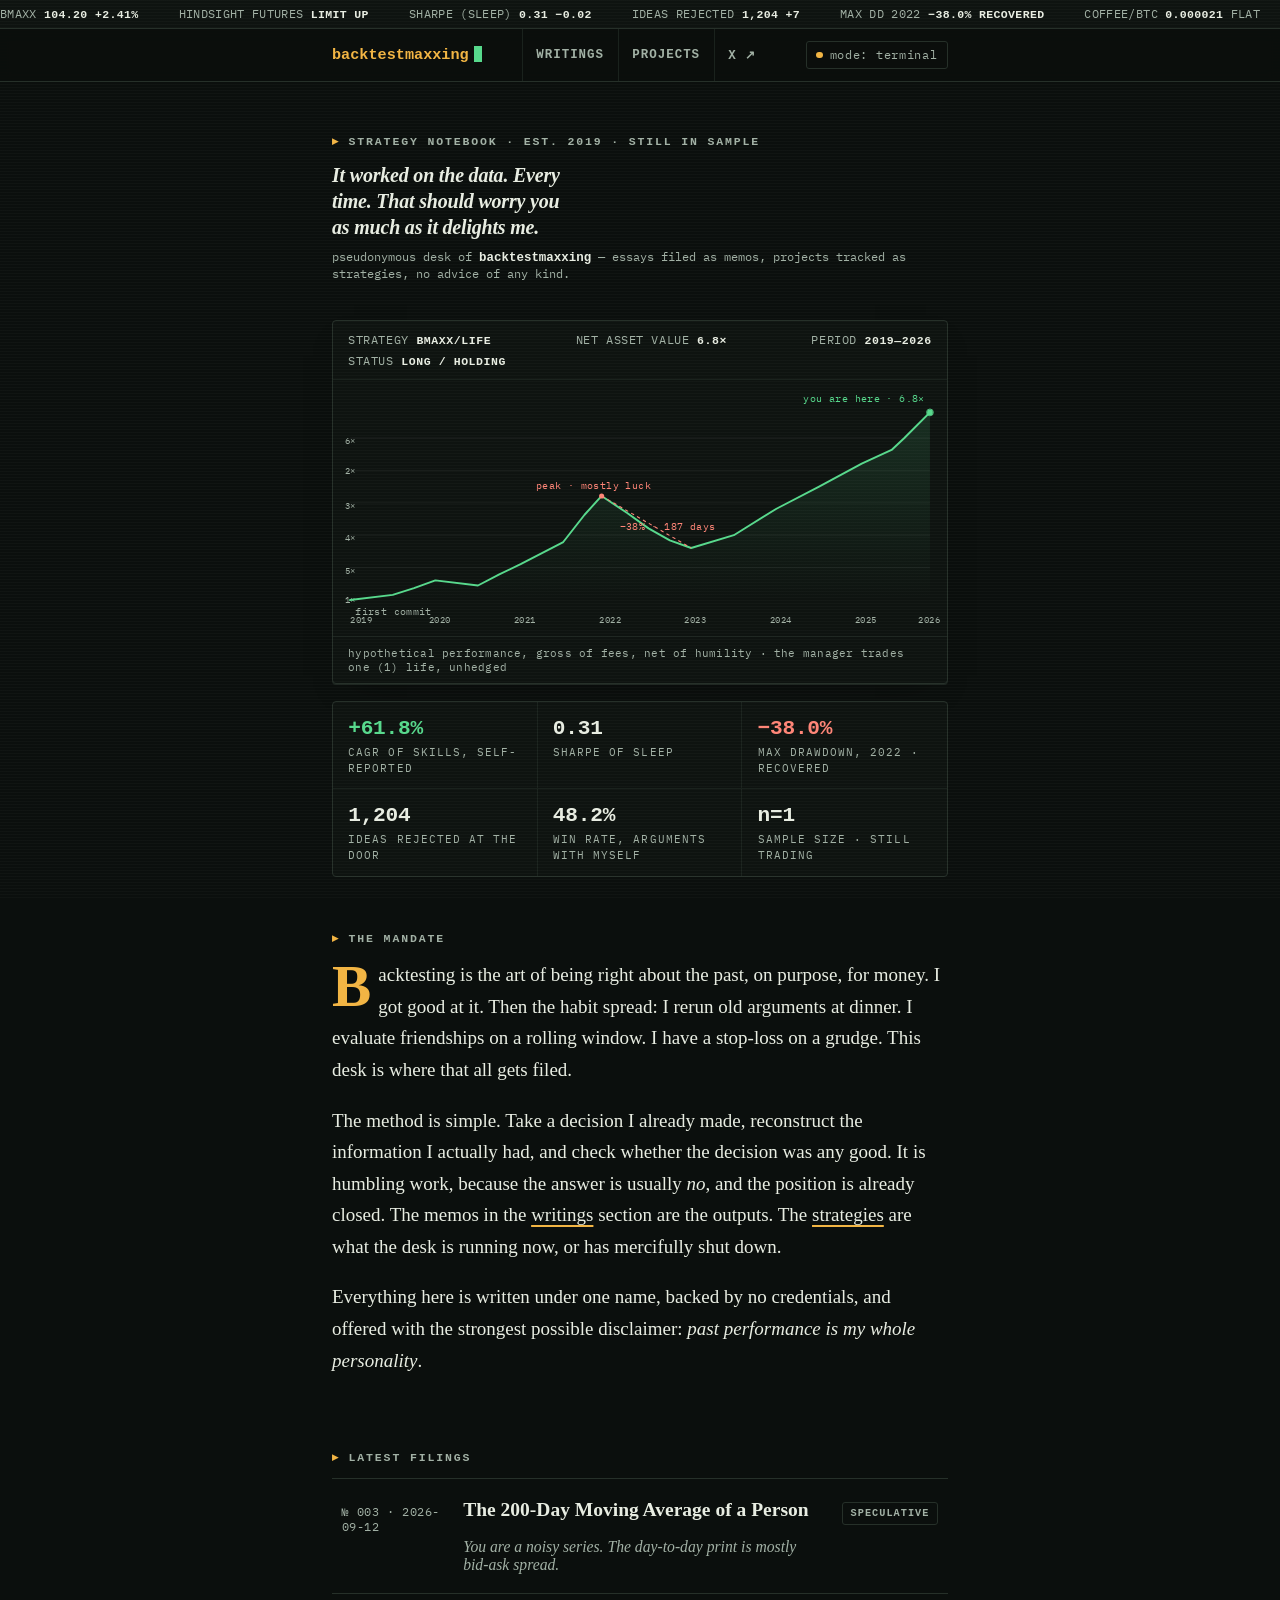
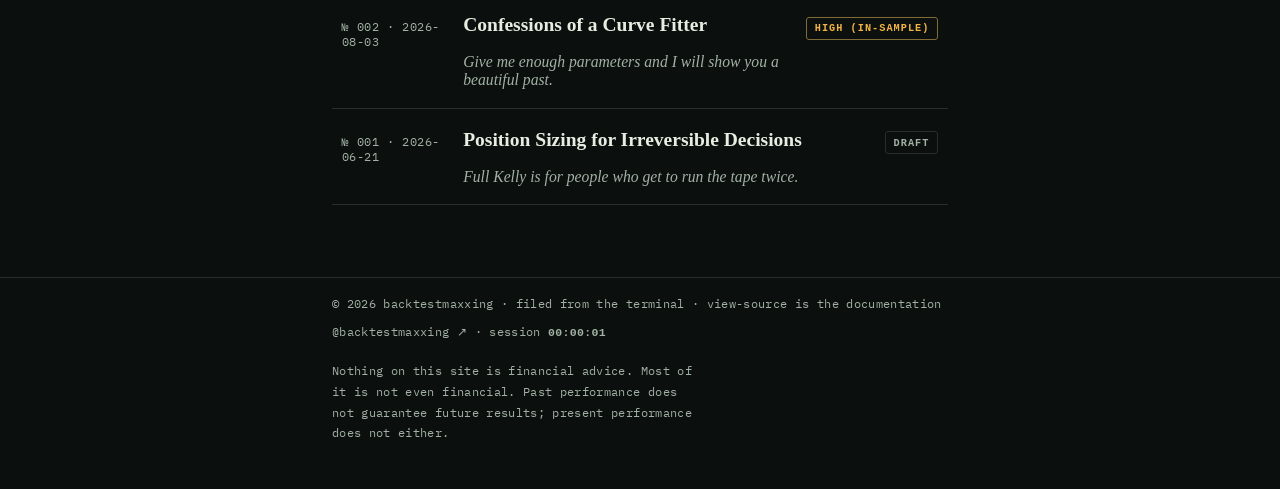
==== index.html @ a31c8ffe "publish: a tear sheet you can read Static personal site, no build step, no dependencies: - Home: ann" ====
<!DOCTYPE html>
<html lang="en" data-theme="terminal">
<head>
<meta charset="utf-8">
<meta name="viewport" content="width=device-width, initial-scale=1, viewport-fit=cover">
<title>backtestmaxxing — it worked on the data</title>
<meta name="description" content="A pseudonymous research desk. Essays filed as memos, projects tracked as strategies, everything tested on historical data first.">
<meta name="theme-color" content="#0b0f0d">
<meta property="og:title" content="backtestmaxxing">
<meta property="og:description" content="It worked on the data. Essays filed as memos, projects tracked as strategies.">
<meta property="og:type" content="website">
<meta property="og:url" content="https://backtestmaxxing.github.io/">
<link rel="canonical" href="https://backtestmaxxing.github.io/">
<link rel="icon" href="data:image/svg+xml,%3Csvg xmlns='http://www.w3.org/2000/svg' viewBox='0 0 32 32'%3E%3Crect width='32' height='32' rx='7' fill='%230b0f0d'/%3E%3Cpath d='M7 22 L14 14 L18 18 L25 9' fill='none' stroke='%2357d98c' stroke-width='3' stroke-linecap='round' stroke-linejoin='round'/%3E%3Ccircle cx='25' cy='9' r='2.6' fill='%23f2b544'/%3E%3C/svg%3E">
<script>
(function () {
  try {
    var t = localStorage.getItem("bm-theme");
    if (t !== "print" && t !== "terminal") t = "terminal";
    document.documentElement.dataset.theme = t;
  } catch (e) { document.documentElement.dataset.theme = "terminal"; }
})();
</script>
<link rel="stylesheet" href="/style.css">
</head>
<body>
<a class="skip" href="#main">skip to content</a>

<div class="ticker" aria-hidden="true">
  <div class="ticker-track">
    <span class="set">
      <span>BMAXX <b>104.20</b> <b class="up">+2.41%</b></span>
      <span>HINDSIGHT FUTURES <b class="up">LIMIT UP</b></span>
      <span>SHARPE (SLEEP) <b>0.31</b> <b class="down">−0.02</b></span>
      <span>IDEAS REJECTED <b>1,204</b> <b class="up">+7</b></span>
      <span>MAX DD 2022 <b class="down">−38.0%</b> <b class="up">RECOVERED</b></span>
      <span>COFFEE/BTC <b>0.000021</b> FLAT</span>
      <span>OVERFIT RISK <b class="down">ELEVATED</b></span>
      <span>SAMPLE SIZE <b>n=1</b></span>
      <span>α, ADJUSTED <b class="up">0.00***</b></span>
      <span>CURVES FIT <b>601</b> · UNFIT <b>3</b></span>
      <span>NEXT ENTRY <b>UNKNOWN</b></span>
    </span><span class="set">
      <span>BMAXX <b>104.20</b> <b class="up">+2.41%</b></span>
      <span>HINDSIGHT FUTURES <b class="up">LIMIT UP</b></span>
      <span>SHARPE (SLEEP) <b>0.31</b> <b class="down">−0.02</b></span>
      <span>IDEAS REJECTED <b>1,204</b> <b class="up">+7</b></span>
      <span>MAX DD 2022 <b class="down">−38.0%</b> <b class="up">RECOVERED</b></span>
      <span>COFFEE/BTC <b>0.000021</b> FLAT</span>
      <span>OVERFIT RISK <b class="down">ELEVATED</b></span>
      <span>SAMPLE SIZE <b>n=1</b></span>
      <span>α, ADJUSTED <b class="up">0.00***</b></span>
      <span>CURVES FIT <b>601</b> · UNFIT <b>3</b></span>
      <span>NEXT ENTRY <b>UNKNOWN</b></span>
    </span>
  </div>
</div>

<header class="masthead">
  <div class="wrap bar">
    <a class="brand" href="/" aria-current="page">backtestmaxxing<span class="cursor" aria-hidden="true"></span></a>
    <nav class="nav" aria-label="site">
      <a href="/writings/">WRITINGS</a>
      <a href="/projects/">PROJECTS</a>
      <a class="ext" href="https://x.com/backtestmaxxing" target="_blank" rel="noopener noreferrer">X&nbsp;↗</a>
    </nav>
    <button class="toggle" id="themeToggle" type="button" aria-pressed="false" aria-label="switch theme" title="switch theme">
      <span class="dot" aria-hidden="true"></span><span class="lbl">mode: terminal</span>
    </button>
  </div>
</header>

<main id="main" class="wrap">

  <section class="hero">
    <p class="kicker">strategy notebook · est. 2019 · still in sample</p>
    <h1 class="lede">It worked on the data. Every time. That should worry you as much as it delights me.</h1>
    <p class="sub">pseudonymous desk of <b>backtestmaxxing</b> — essays filed as memos, projects tracked as strategies, no advice of any kind.</p>

    <figure class="sheet" role="img" aria-label="Equity curve of the backtestmaxxing strategy, 2019 to 2026. It rises from one to 6.8 times with a 38 percent drawdown through 2022.">
      <div class="sheet-head">
        <span>STRATEGY <b>BMAXX/LIFE</b></span>
        <span>NET ASSET VALUE <b>6.8×</b></span>
        <span>PERIOD <b>2019—2026</b></span>
        <span>STATUS <b class="up">LONG / HOLDING</b></span>
      </div>
      <div class="sheet-fig">
        <svg viewBox="0 0 720 300" xmlns="http://www.w3.org/2000/svg" aria-hidden="true">
          <defs>
            <linearGradient id="eqfill" x1="0" y1="0" x2="0" y2="1">
              <stop offset="0" stop-color="var(--gain)" stop-opacity="0.14"/>
              <stop offset="1" stop-color="var(--gain)" stop-opacity="0"/>
            </linearGradient>
          </defs>
          <!-- gridlines, v = 1..6 -->
          <line class="gridline" x1="20" y1="68"  x2="700" y2="68"/>
          <line class="gridline" x1="20" y1="106" x2="700" y2="106"/>
          <line class="gridline" x1="20" y1="144" x2="700" y2="144"/>
          <line class="gridline" x1="20" y1="182" x2="700" y2="182"/>
          <line class="gridline" x1="20" y1="220" x2="700" y2="220"/>
          <text class="axis" x="14" y="261">1×</text>
          <text class="axis" x="14" y="110">2×</text>
          <text class="axis" x="14" y="151">3×</text>
          <text class="axis" x="14" y="189">4×</text>
          <text class="axis" x="14" y="227">5×</text>
          <text class="axis" x="14" y="75">6×</text>
          <text class="axis" x="20"  y="285">2019</text>
          <text class="axis" x="112" y="285">2020</text>
          <text class="axis" x="212" y="285">2021</text>
          <text class="axis" x="312" y="285">2022</text>
          <text class="axis" x="412" y="285">2023</text>
          <text class="axis" x="512" y="285">2024</text>
          <text class="axis" x="612" y="285">2025</text>
          <text class="axis" x="686" y="285">2026</text>
          <!-- equity -->
          <path fill="url(#eqfill)" d="M20 258 L70 252 L95 244 L120 235 L170 241 L195 228 L220 216 L245 203 L270 190 L295 158 L315 136 L345 156 L370 174 L395 188 L420 197 L470 182 L520 151 L570 125 L620 98 L655 82 L670 68 L700 38 L700 258 L20 258 Z"/>
          <path class="curve-path" d="M20 258 L70 252 L95 244 L120 235 L170 241 L195 228 L220 216 L245 203 L270 190 L295 158 L315 136 L345 156 L370 174 L395 188 L420 197 L470 182 L520 151 L570 125 L620 98 L655 82 L670 68 L700 38"/>
          <!-- 2022 drawdown -->
          <line x1="315" y1="136" x2="420" y2="197" stroke="var(--loss)" stroke-width="1.25" stroke-dasharray="4 4"/>
          <text class="anno anno-min down" x="336" y="176">−38% · 187 days</text>
          <!-- annotations -->
          <circle cx="315" cy="136" r="3" fill="var(--loss)"/>
          <text class="anno anno-min down" x="238" y="128">peak · mostly luck</text>
          <text class="anno anno-min" x="26" y="276">first commit</text>
          <circle class="pulse" cx="700" cy="38" r="4" fill="none" stroke="var(--gain)"/>
          <circle cx="700" cy="38" r="3.4" fill="var(--gain)"/>
          <text class="anno up" x="694" y="26" text-anchor="end">you are here · 6.8×</text>
        </svg>
      </div>
      <figcaption class="sheet-foot">
        hypothetical performance, gross of fees, net of humility · the manager trades one (1) life, unhedged
      </figcaption>
    </figure>

    <div class="stats">
      <div class="stat"><span class="v up">+61.8%</span><span class="k">cagr of skills, self-reported</span></div>
      <div class="stat"><span class="v">0.31</span><span class="k">sharpe of sleep</span></div>
      <div class="stat"><span class="v down">−38.0%</span><span class="k">max drawdown, 2022 · recovered</span></div>
      <div class="stat"><span class="v">1,204</span><span class="k">ideas rejected at the door</span></div>
      <div class="stat"><span class="v">48.2%</span><span class="k">win rate, arguments with myself</span></div>
      <div class="stat"><span class="v">n=1</span><span class="k">sample size · still trading</span></div>
    </div>
  </section>

  <section class="sect">
    <p class="kicker">the mandate</p>
    <div class="prose">
      <p class="drop">Backtesting is the art of being right about the past, on purpose, for money. I got good at it. Then the habit spread: I rerun old arguments at dinner. I evaluate friendships on a rolling window. I have a stop-loss on a grudge. This desk is where that all gets filed.</p>
      <p>The method is simple. Take a decision I already made, reconstruct the information I actually had, and check whether the decision was any good. It is humbling work, because the answer is usually <em>no</em>, and the position is already closed. The memos in the <a href="/writings/">writings</a> section are the outputs. The <a href="/projects/">strategies</a> are what the desk is running now, or has mercifully shut down.</p>
      <p>Everything here is written under one name, backed by no credentials, and offered with the strongest possible disclaimer: <em>past performance is my whole personality</em>.</p>
    </div>
  </section>

  <section class="sect">
    <p class="kicker">latest filings</p>
    <div class="filings">
      <a class="filing" href="/writings/moving-average/">
        <span class="f-no">№ 003 · 2026-09-12</span>
        <span class="f-title">The 200-Day Moving Average of a Person</span>
        <span class="chip">speculative</span>
        <span class="f-sub">You are a noisy series. The day-to-day print is mostly bid-ask spread.</span>
      </a>
      <a class="filing" href="/writings/curve-fitter/">
        <span class="f-no">№ 002 · 2026-08-03</span>
        <span class="f-title">Confessions of a Curve Fitter</span>
        <span class="chip warm">high (in-sample)</span>
        <span class="f-sub">Give me enough parameters and I will show you a beautiful past.</span>
      </a>
      <a class="filing" href="/writings/position-sizing/">
        <span class="f-no">№ 001 · 2026-06-21</span>
        <span class="f-title">Position Sizing for Irreversible Decisions</span>
        <span class="chip">draft</span>
        <span class="f-sub">Full Kelly is for people who get to run the tape twice.</span>
      </a>
    </div>
  </section>

</main>

<footer class="site-foot">
  <div class="wrap">
    <div class="foot-grid">
      <span>© 2026 backtestmaxxing · filed from the terminal · view-source is the documentation</span>
      <span><a href="https://x.com/backtestmaxxing" target="_blank" rel="noopener noreferrer">@backtestmaxxing ↗</a> · session <b id="clock">00:00:00</b></span>
    </div>
    <p class="foot-note">Nothing on this site is financial advice. Most of it is not even financial. Past performance does not guarantee future results; present performance does not either.</p>
  </div>
</footer>

<script src="/main.js"></script>
</body>
</html>
---- style.css ----
/* ============================================================
   backtestmaxxing — a tear sheet you can read
   Terminal (default): the desk at 3 a.m.  Print: the report on
   cheap paper. Green = gains, red = losses, amber = interactive.
   ============================================================ */

@font-face {
  font-family: "Plex Mono";
  src: url("/fonts/plex-mono-400.woff2") format("woff2");
  font-weight: 400;
  font-display: swap;
}
@font-face {
  font-family: "Plex Mono";
  src: url("/fonts/plex-mono-600.woff2") format("woff2");
  font-weight: 600;
  font-display: swap;
}
@font-face {
  font-family: "Newsreader";
  src: url("/fonts/newsreader.woff2") format("woff2");
  font-weight: 400 600;
  font-style: normal;
  font-display: swap;
}
@font-face {
  font-family: "Newsreader";
  src: url("/fonts/newsreader-italic.woff2") format("woff2");
  font-weight: 400;
  font-style: italic;
  font-display: swap;
}

:root {
  --bg: #0b0f0d;
  --panel: #111713;
  --panel2: #0e1310;
  --ink: #e8ede2;
  --muted: #a2b1a5;
  --rule: #263029;
  --rule2: #1a221d;
  --gain: #57d98c;
  --loss: #ff8577;
  --accent: #f2b544;
  --grid: rgba(232, 237, 226, 0.07);
  --scan: rgba(232, 237, 226, 0.028);
  --mono: "Plex Mono", ui-monospace, "SF Mono", Menlo, Consolas, monospace;
  --serif: "Newsreader", "Iowan Old Style", Charter, Georgia, serif;
  --measure: 41rem; /* 656 px of prose */
  color-scheme: dark;
}

:root[data-theme="print"] {
  --bg: #f4f0e4;
  --panel: #ece7d7;
  --panel2: #efeadb;
  --ink: #201d15;
  --muted: #5a5546;
  --rule: #d2cab2;
  --rule2: #ddd6c2;
  --gain: #0d6e40;
  --loss: #b3261e;
  --accent: #8a5200;
  --grid: rgba(32, 29, 21, 0.09);
  --scan: transparent;
  color-scheme: light;
}

* { box-sizing: border-box; }

html {
  background: var(--bg);
  -webkit-text-size-adjust: 100%;
  text-size-adjust: 100%;
  scroll-behavior: smooth;
}

body {
  margin: 0;
  background: var(--bg);
  color: var(--ink);
  font-family: var(--serif);
  font-optical-sizing: auto;
  padding-left: env(safe-area-inset-left);
  padding-right: env(safe-area-inset-right);
  padding-bottom: env(safe-area-inset-bottom);
}

/* faint CRT scanlines, terminal theme only */
body::before {
  content: "";
  position: fixed;
  inset: 0;
  z-index: 99;
  pointer-events: none;
  background: repeating-linear-gradient(
    to bottom,
    var(--scan) 0 1px,
    transparent 1px 3px
  );
}

a {
  color: inherit;
  text-decoration-color: var(--accent);
  text-decoration-thickness: 2px;
  text-underline-offset: 0.2em;
}
a:hover { color: var(--accent); }

:focus-visible {
  outline: 2px solid var(--accent);
  outline-offset: 3px;
  border-radius: 2px;
}

::selection {
  background: var(--accent);
  color: var(--bg);
}

.skip {
  position: absolute;
  left: -999px;
  top: 0.5rem;
  z-index: 200;
  background: var(--accent);
  color: var(--bg);
  font-family: var(--mono);
  font-size: 0.85rem;
  font-weight: 600;
  padding: 0.5rem 0.9rem;
}
.skip:focus { left: 0.5rem; }

.wrap {
  max-width: var(--measure);
  margin: 0 auto;
  padding: 0 1.25rem;
}

/* ---------------- ticker tape ---------------- */

.ticker {
  overflow: hidden;
  white-space: nowrap;
  border-bottom: 1px solid var(--rule);
  background: var(--panel2);
  font-family: var(--mono);
  font-size: 0.72rem;
  letter-spacing: 0.03em;
  color: var(--muted);
  padding-top: env(safe-area-inset-top);
  -webkit-user-select: none;
  user-select: none;
}
.ticker-track {
  display: inline-flex;
  animation: tape 70s linear infinite;
  will-change: transform;
}
.ticker .set {
  display: inline-flex;
  gap: 2.5rem;
  padding: 0.4rem 2.5rem 0.4rem 0;
}
.ticker:hover .ticker-track { animation-play-state: paused; }
.ticker .sep { color: var(--rule); }
.ticker b { font-weight: 600; color: var(--ink); }
.up { color: var(--gain); }
.down { color: var(--loss); }
@keyframes tape {
  from { transform: translate3d(0, 0, 0); }
  to { transform: translate3d(-50%, 0, 0); }
}

/* ---------------- header / nav ---------------- */

.masthead {
  position: sticky;
  top: 0;
  z-index: 100;
  background: color-mix(in srgb, var(--bg) 92%, transparent);
  backdrop-filter: blur(6px);
  -webkit-backdrop-filter: blur(6px);
  border-bottom: 1px solid var(--rule);
}
.bar {
  display: flex;
  align-items: stretch;
  justify-content: space-between;
  gap: 0.75rem;
  min-height: 3.25rem;
}
.brand {
  display: inline-flex;
  align-items: center;
  gap: 0.3rem;
  font-family: var(--mono);
  font-weight: 600;
  font-size: 0.95rem;
  color: var(--ink);
  text-decoration: none;
  padding-right: 0.5rem;
}
.brand:hover { color: var(--accent); }
.brand[aria-current="page"] { color: var(--accent); }
.cursor {
  display: inline-block;
  width: 0.55em;
  height: 1.05em;
  margin-bottom: 0.06em;
  background: var(--gain);
  animation: blink 1.1s steps(1) infinite;
}
@keyframes blink { 50% { opacity: 0; } }

.nav {
  display: flex;
  align-items: stretch;
  font-family: var(--mono);
  font-size: 0.78rem;
  font-weight: 600;
  letter-spacing: 0.08em;
}
.nav a {
  display: inline-flex;
  align-items: center;
  padding: 0 0.85rem;
  min-height: 3.25rem;
  text-decoration: none;
  color: var(--muted);
  border-left: 1px solid var(--rule2);
}
.nav a:hover { color: var(--accent); background: var(--panel); }
.nav a[aria-current="page"] {
  color: var(--ink);
  box-shadow: inset 0 -3px 0 var(--accent);
}
.nav .ext:hover { color: var(--gain); }
.nav abbr { text-decoration: none; }

/* theme toggle */
.toggle {
  display: inline-flex;
  align-items: center;
  gap: 0.45rem;
  font-family: var(--mono);
  font-size: 0.72rem;
  letter-spacing: 0.06em;
  color: var(--muted);
  background: none;
  border: 1px solid var(--rule);
  border-radius: 3px;
  padding: 0.35rem 0.6rem;
  margin-left: 0.25rem;
  cursor: pointer;
  align-self: center;
}
.toggle:hover { color: var(--accent); border-color: var(--accent); }
:root[data-theme="print"] .toggle .dot { background: var(--ink); }
.toggle .dot {
  width: 0.55em;
  height: 0.55em;
  border-radius: 50%;
  background: var(--accent);
}

/* ---------------- kicker + headings ---------------- */

.kicker {
  font-family: var(--mono);
  font-size: 0.72rem;
  font-weight: 600;
  letter-spacing: 0.16em;
  text-transform: uppercase;
  color: var(--muted);
  margin: 0 0 0.9rem;
}
.kicker::before { content: "▸ "; color: var(--accent); }

h1, h2, h3 {
  font-family: var(--serif);
  font-weight: 600;
  line-height: 1.15;
  letter-spacing: -0.01em;
  text-wrap: balance;
  margin: 0;
}

/* ---------------- hero (home) ---------------- */

.hero { padding: 3.25rem 0 0; }
.hero .lede {
  font-size: 1.25rem;
  line-height: 1.3;
  font-style: italic;
  max-width: 34ch;
  color: var(--ink);
  margin: 0 0 0.5rem 0;
}
.hero .sub {
  font-family: var(--mono);
  font-size: 0.78rem;
  color: var(--muted);
  margin: 0;
}
.hero .sub b { color: var(--ink); font-weight: 600; }

/* the equity curve figure */
.sheet {
  margin: 2.4rem 0 0;
  border: 1px solid var(--rule);
  border-radius: 4px;
  background: var(--panel2);
  box-shadow: 0 1px 0 var(--rule2), 0 14px 34px -22px rgba(0, 0, 0, 0.65);
}
.sheet-head {
  display: flex;
  flex-wrap: wrap;
  gap: 0.4rem 1.4rem;
  justify-content: space-between;
  align-items: baseline;
  font-family: var(--mono);
  font-size: 0.72rem;
  letter-spacing: 0.05em;
  color: var(--muted);
  padding: 0.7rem 0.95rem;
  border-bottom: 1px solid var(--rule2);
}
.sheet-head b { color: var(--ink); font-weight: 600; }
.sheet svg { display: block; width: 100%; height: auto; }
.sheet-fig { position: relative; }
.sheet-foot {
  font-family: var(--mono);
  font-size: 0.68rem;
  color: var(--muted);
  padding: 0.55rem 0.95rem;
  border-top: 1px solid var(--rule2);
  letter-spacing: 0.02em;
}

.curve-path {
  fill: none;
  stroke: var(--gain);
  stroke-width: 2.25;
  stroke-linejoin: round;
  stroke-linecap: round;
  stroke-dasharray: 2600;
  stroke-dashoffset: 2600;
  animation: draw 2.6s cubic-bezier(0.65, 0, 0.2, 1) 0.2s forwards;
}
@keyframes draw { to { stroke-dashoffset: 0; } }
.anno { font-family: var(--mono); font-size: 11.5px; letter-spacing: 0.04em; fill: var(--muted); }
.anno.up { fill: var(--gain); }
.anno.down { fill: var(--loss); }
.pulse {
  fill: none;
  stroke: var(--gain);
  animation: ping 2.2s ease-out infinite;
}
@keyframes ping {
  0% { r: 4; opacity: 0.85; }
  100% { r: 15; opacity: 0; }
}
.axis { font-family: var(--mono); font-size: 10.5px; fill: var(--muted); letter-spacing: 0.06em; }
.gridline { stroke: var(--grid); stroke-width: 1; }

/* ---------------- stat row ---------------- */

.stats {
  display: grid;
  grid-template-columns: repeat(3, 1fr);
  border: 1px solid var(--rule);
  border-radius: 4px;
  margin: 1.1rem 0 0;
  background: var(--panel2);
}
.stat {
  padding: 0.85rem 0.95rem 0.75rem;
  border-right: 1px solid var(--rule2);
  border-bottom: 1px solid var(--rule2);
  font-family: var(--mono);
}
.stat:nth-child(3n) { border-right: none; }
.stat:nth-child(n+4) { border-bottom: none; }
.stat .v {
  display: block;
  font-size: 1.32rem;
  font-weight: 600;
  font-variant-numeric: tabular-nums;
  letter-spacing: -0.01em;
}
.stat .k {
  display: block;
  font-size: 0.66rem;
  letter-spacing: 0.1em;
  text-transform: uppercase;
  color: var(--muted);
  margin-top: 0.3rem;
  line-height: 1.5;
}

/* ---------------- prose ---------------- */

.prose {
  font-size: 1.1875rem;
  line-height: 1.66;
}
.prose p { margin: 0 0 1.2rem; }
.prose a { text-decoration-thickness: 1.5px; }
.prose h2 {
  font-size: 1.45rem;
  margin: 2.6rem 0 0.9rem;
}
.prose h3 {
  font-size: 1.2rem;
  margin: 2.1rem 0 0.7rem;
}
.prose blockquote {
  margin: 1.6rem 0;
  padding: 0.1rem 0 0.1rem 1.2rem;
  border-left: 3px solid var(--accent);
  font-style: italic;
  color: var(--ink);
}
.prose blockquote p { margin-bottom: 0.8rem; }
.prose hr {
  border: none;
  border-top: 1px dashed var(--rule);
  margin: 2.6rem 0;
}
.prose code, .memo-meta code, .card code {
  font-family: var(--mono);
  font-size: 0.86em;
  background: var(--panel);
  border: 1px solid var(--rule2);
  border-radius: 3px;
  padding: 0.08em 0.35em;
}
.prose strong { font-weight: 600; }
.drop::first-letter {
  font-size: 3.1em;
  float: left;
  line-height: 0.82;
  padding: 0.06em 0.12em 0 0;
  color: var(--accent);
  font-weight: 600;
}

/* tables */
.tbl {
  width: 100%;
  border-collapse: collapse;
  font-family: var(--mono);
  font-size: 0.82rem;
  margin: 1.6rem 0;
}
.tbl caption {
  caption-side: bottom;
  font-size: 0.7rem;
  color: var(--muted);
  text-align: left;
  padding-top: 0.6rem;
  line-height: 1.6;
}
.tbl th, .tbl td {
  text-align: right;
  padding: 0.45rem 0.6rem;
  border-bottom: 1px solid var(--rule2);
  font-variant-numeric: tabular-nums;
}
.tbl th:first-child, .tbl td:first-child { text-align: left; }
.tbl thead th {
  font-size: 0.68rem;
  letter-spacing: 0.09em;
  text-transform: uppercase;
  color: var(--muted);
  font-weight: 600;
  border-bottom: 1px solid var(--rule);
}
.tbl tfoot td { border-bottom: none; color: var(--muted); }

/* ---------------- sections ---------------- */

.sect { padding: 3.4rem 0 0; }

/* filings (writings list) */
.filings { border-top: 1px solid var(--rule); }
.filing {
  position: relative;
  display: grid;
  grid-template-columns: 6.4rem 1fr auto;
  gap: 0 1.2rem;
  align-items: baseline;
  padding: 1.15rem 0.6rem;
  border-bottom: 1px solid var(--rule);
  text-decoration: none;
}
.filing:hover { background: var(--panel); }
.filing:hover .f-title { color: var(--accent); }
.filing:hover .f-no::after { content: "▸"; color: var(--gain); }
.f-no {
  font-family: var(--mono);
  font-size: 0.72rem;
  color: var(--muted);
  letter-spacing: 0.05em;
}
.f-title {
  font-family: var(--serif);
  font-weight: 600;
  font-size: 1.22rem;
  line-height: 1.3;
  text-wrap: balance;
}
.f-sub {
  grid-column: 2;
  font-size: 0.98rem;
  color: var(--muted);
  font-style: italic;
  margin-top: 0.25rem;
}
.f-chip { align-self: center; }
.chip {
  display: inline-block;
  font-family: var(--mono);
  font-size: 0.64rem;
  font-weight: 600;
  letter-spacing: 0.1em;
  text-transform: uppercase;
  border: 1px solid var(--rule);
  color: var(--muted);
  border-radius: 3px;
  padding: 0.28rem 0.5rem;
  white-space: nowrap;
}
.chip.live { color: var(--gain); border-color: color-mix(in srgb, var(--gain) 45%, var(--rule)); }
.chip.dead { color: var(--loss); border-color: color-mix(in srgb, var(--loss) 45%, var(--rule)); }
.chip.warm { color: var(--accent); border-color: color-mix(in srgb, var(--accent) 45%, var(--rule)); }

/* ---------------- memo (article) pages ---------------- */

.memo-head { padding: 3.2rem 0 0; }
.memo-head h1 {
  font-size: 2.15rem;
  max-width: 24ch;
  margin-bottom: 1.2rem;
}
.memo-meta {
  display: flex;
  flex-wrap: wrap;
  gap: 0.4rem 1.6rem;
  font-family: var(--mono);
  font-size: 0.74rem;
  letter-spacing: 0.05em;
  color: var(--muted);
  border-top: 1px solid var(--rule);
  border-bottom: 1px solid var(--rule);
  padding: 0.65rem 0.2rem;
}
.memo-meta b { color: var(--ink); font-weight: 600; }
.memo-meta .up, .memo-meta .down { font-weight: 600; }

.prose.article { padding-top: 1.9rem; }

.afterword {
  margin: 2.8rem 0 0;
  border: 1px dashed var(--rule);
  border-radius: 4px;
  padding: 1rem 1.1rem 0.8rem;
  font-family: var(--mono);
  font-size: 0.78rem;
  line-height: 1.8;
  color: var(--muted);
  background: var(--panel2);
}
.afterword .kicker { margin-bottom: 0.5rem; }
.afterword b { color: var(--ink); font-weight: 600; }
.afterword .row { display: flex; justify-content: space-between; gap: 1rem; border-bottom: 1px dotted var(--rule2); padding: 0.2rem 0; }
.afterword .row:last-child { border-bottom: none; }
.afterword .row span:last-child { font-variant-numeric: tabular-nums; }

.pager {
  display: flex;
  justify-content: space-between;
  gap: 1rem;
  font-family: var(--mono);
  font-size: 0.78rem;
  margin: 2.2rem 0 0;
}
.pager a { text-decoration: none; color: var(--muted); }
.pager a:hover { color: var(--accent); }
.pager .dir { color: var(--accent); }

/* ---------------- projects ---------------- */

.cards { display: grid; gap: 1.1rem; margin-top: 0.4rem; }
.card {
  border: 1px solid var(--rule);
  border-radius: 4px;
  background: var(--panel2);
  padding: 1.05rem 1.1rem 0.95rem;
}
.card-head {
  display: flex;
  align-items: center;
  justify-content: space-between;
  gap: 0.8rem;
  margin-bottom: 0.55rem;
}
.card-head h2 {
  font-family: var(--mono);
  font-size: 0.98rem;
  font-weight: 600;
  letter-spacing: 0.01em;
}
.card-body {
  display: grid;
  grid-template-columns: 1fr 8.5rem;
  gap: 0.4rem 1.4rem;
  align-items: start;
}
.card p {
  margin: 0 0 0.7rem;
  font-size: 1.02rem;
  line-height: 1.6;
  color: var(--ink);
}
.spark { grid-column: 2; grid-row: 1 / span 2; }
.spark svg { display: block; width: 100%; height: auto; }
.spark figcaption {
  font-family: var(--mono);
  font-size: 0.62rem;
  letter-spacing: 0.08em;
  color: var(--muted);
  text-transform: uppercase;
  margin-top: 0.3rem;
}
.metrics {
  grid-column: 1;
  display: flex;
  flex-wrap: wrap;
  gap: 0.35rem 1.3rem;
  font-family: var(--mono);
  font-size: 0.72rem;
  color: var(--muted);
}
.metrics b { color: var(--ink); font-weight: 600; font-variant-numeric: tabular-nums; }

/* ---------------- 404 ---------------- */

.lost { padding: 4.5rem 0 0; text-align: center; }
.lost .big {
  font-family: var(--mono);
  font-size: clamp(3.4rem, 14vw, 6rem);
  font-weight: 600;
  letter-spacing: -0.03em;
  color: var(--loss);
  line-height: 1;
}
.lost .why {
  font-family: var(--mono);
  font-size: 0.8rem;
  letter-spacing: 0.06em;
  color: var(--muted);
  margin: 1.1rem 0 0;
}
.lost svg { display: block; width: 100%; height: auto; margin-top: 2rem; }
.lost .back {
  display: inline-block;
  font-family: var(--mono);
  font-size: 0.85rem;
  font-weight: 600;
  color: var(--ink);
  text-decoration: none;
  border: 1px solid var(--rule);
  border-radius: 3px;
  padding: 0.6rem 1.1rem;
  margin-top: 2rem;
}
.lost .back:hover { color: var(--accent); border-color: var(--accent); }

/* ---------------- footer ---------------- */

.site-foot {
  margin-top: 4.5rem;
  border-top: 1px solid var(--rule);
  font-family: var(--mono);
  font-size: 0.72rem;
  letter-spacing: 0.03em;
  color: var(--muted);
  padding-bottom: 2rem;
}
.foot-grid {
  display: flex;
  flex-wrap: wrap;
  justify-content: space-between;
  gap: 0.8rem 2rem;
  padding-top: 1.1rem;
}
.site-foot a { color: var(--muted); text-decoration: none; }
.site-foot a:hover { color: var(--accent); }
.foot-note { margin-top: 1.4rem; line-height: 1.8; max-width: 52ch; }

/* ---------------- responsive ---------------- */

@media (max-width: 640px) {
  .hero { padding-top: 2.3rem; }
  .bar { flex-wrap: wrap; }
  .brand { font-size: 0.85rem; min-height: 2.9rem; }
  .nav {
    order: 3;
    width: 100%;
    border-top: 1px solid var(--rule2);
  }
  .nav a {
    flex: 1 1 0;
    justify-content: center;
    min-height: 2.9rem;
    padding: 0 0.4rem;
    font-size: 0.72rem;
    letter-spacing: 0.06em;
    border-left: none;
  }
  .toggle { padding: 0.3rem 0.45rem; font-size: 0.66rem; }
  .toggle .lbl { display: none; }
  .stats { grid-template-columns: repeat(2, 1fr); }
  .stat:nth-child(3n) { border-right: 1px solid var(--rule2); }
  .stat:nth-child(2n) { border-right: none; }
  .stat:nth-child(n+4) { border-bottom: 1px solid var(--rule2); }
  .stat:nth-child(n+5) { border-bottom: none; }
  .filing { grid-template-columns: 1fr; gap: 0.25rem; padding-left: 0.4rem; padding-right: 0.4rem; }
  .f-sub { grid-column: 1; }
  .f-chip { justify-self: start; margin-top: 0.45rem; }
  .card-body { grid-template-columns: 1fr; }
  .spark { grid-column: 1; grid-row: auto; max-width: 14rem; }
  .memo-head h1 { font-size: 1.7rem; }
  .prose { font-size: 1.12rem; }
  .anno-min { display: none; }   /* thin out chart labels on phones */
  .pager { flex-direction: column; gap: 0.6rem; }
}

/* ---------------- reduced motion ---------------- */

@media (prefers-reduced-motion: reduce) {
  html { scroll-behavior: auto; }
  .ticker-track { animation: none; }
  .cursor { animation: none; }
  .curve-path { animation: none; stroke-dashoffset: 0; }
  .pulse { animation: none; }
}
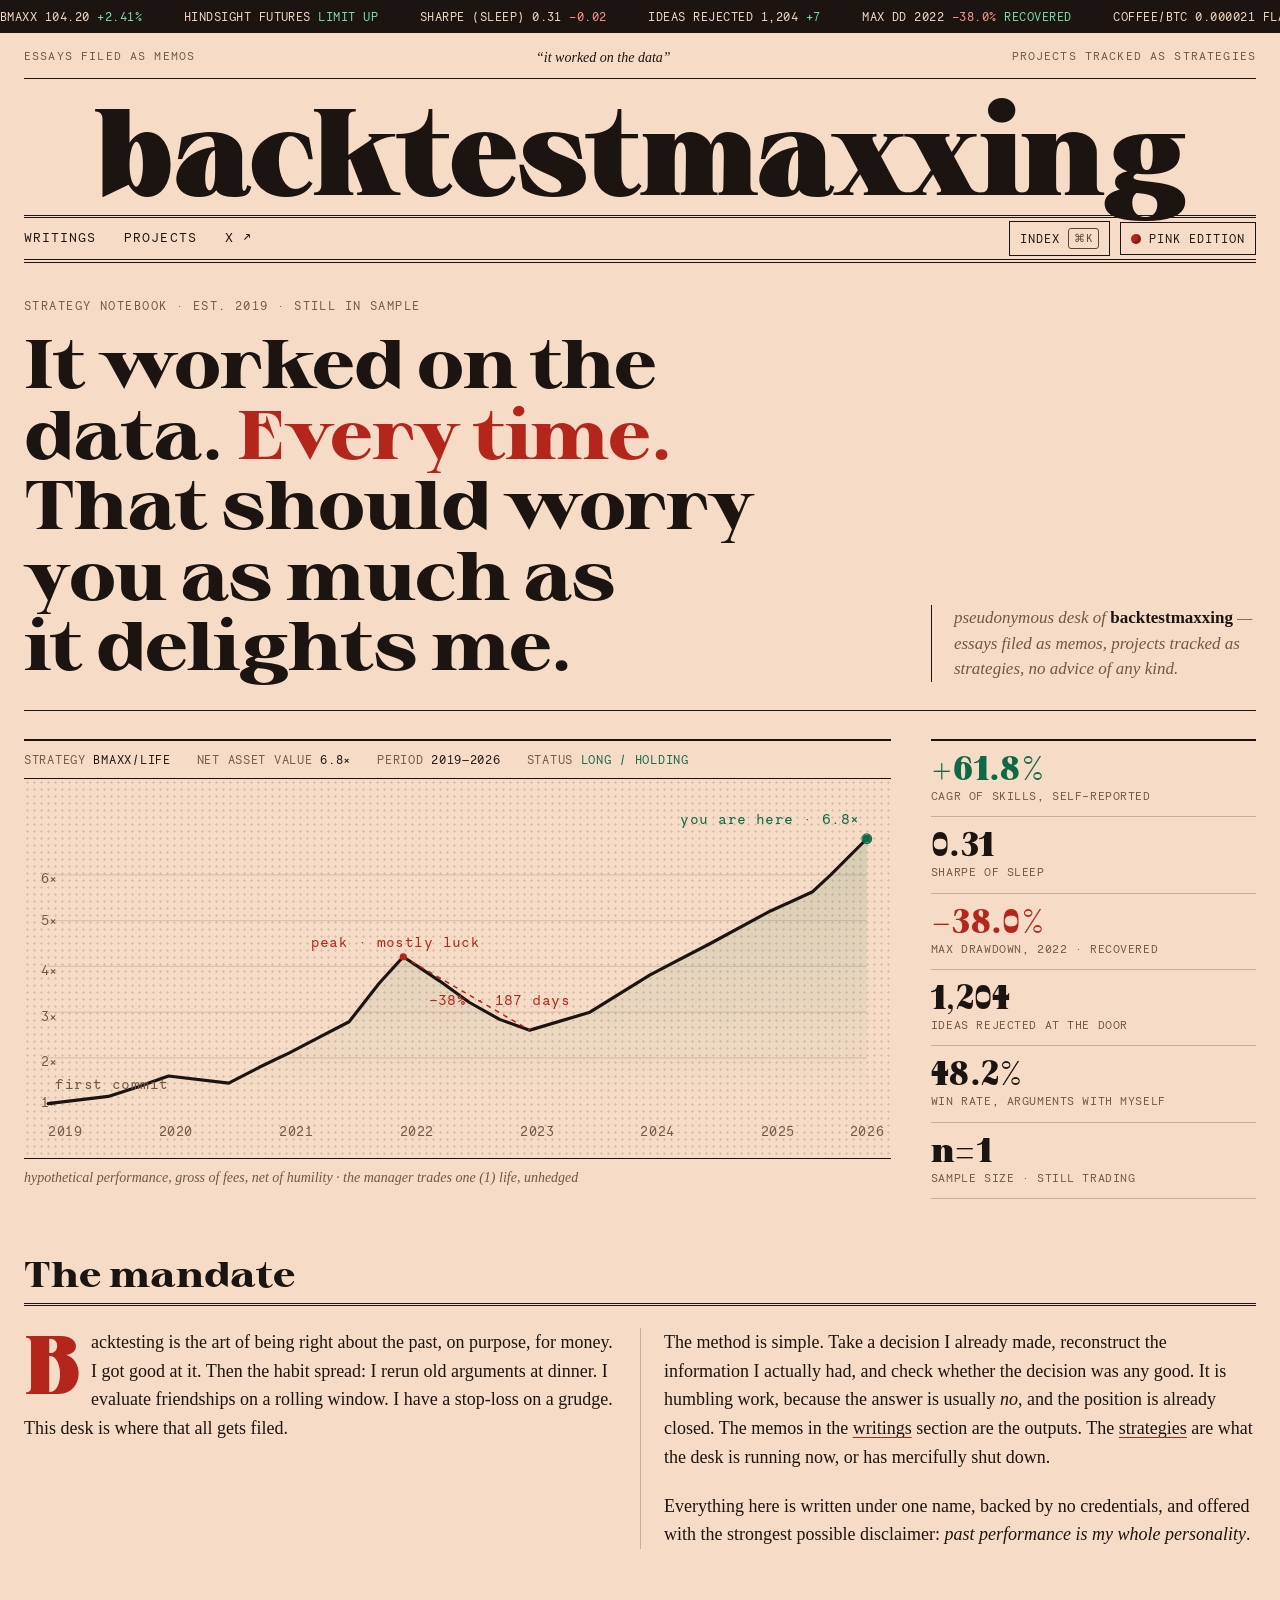
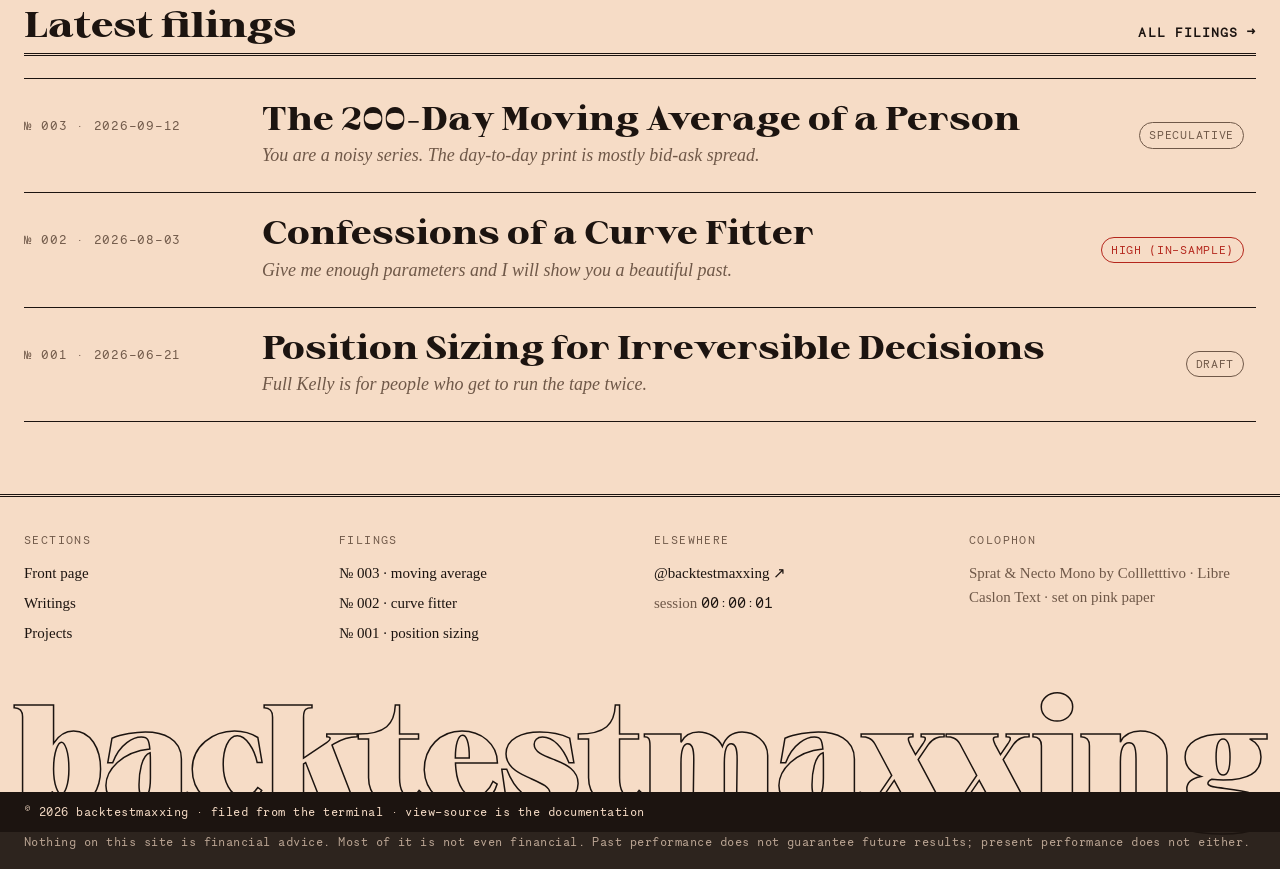
==== commit ab103c01: "Redesign as a pink-paper broadsheet with Sprat, Necto Mono, Libre Caslon Salmon newsprint theme with" ====
--- a/index.html
+++ b/index.html
@@ -1,26 +1,26 @@
 <!DOCTYPE html>
-<html lang="en" data-theme="terminal">
+<html lang="en" data-theme="paper">
 <head>
 <meta charset="utf-8">
 <meta name="viewport" content="width=device-width, initial-scale=1, viewport-fit=cover">
 <title>backtestmaxxing — it worked on the data</title>
 <meta name="description" content="A pseudonymous research desk. Essays filed as memos, projects tracked as strategies, everything tested on historical data first.">
-<meta name="theme-color" content="#0b0f0d">
+<meta name="theme-color" content="#f6dcc6">
 <meta property="og:title" content="backtestmaxxing">
 <meta property="og:description" content="It worked on the data. Essays filed as memos, projects tracked as strategies.">
 <meta property="og:type" content="website">
 <meta property="og:url" content="https://backtestmaxxing.github.io/">
 <link rel="canonical" href="https://backtestmaxxing.github.io/">
-<link rel="icon" href="data:image/svg+xml,%3Csvg xmlns='http://www.w3.org/2000/svg' viewBox='0 0 32 32'%3E%3Crect width='32' height='32' rx='7' fill='%230b0f0d'/%3E%3Cpath d='M7 22 L14 14 L18 18 L25 9' fill='none' stroke='%2357d98c' stroke-width='3' stroke-linecap='round' stroke-linejoin='round'/%3E%3Ccircle cx='25' cy='9' r='2.6' fill='%23f2b544'/%3E%3C/svg%3E">
+<link rel="icon" href="data:image/svg+xml,%3Csvg xmlns='http://www.w3.org/2000/svg' viewBox='0 0 32 32'%3E%3Crect width='32' height='32' rx='3' fill='%23f6dcc6'/%3E%3Cpath d='M6 23 L13 15 L18 19 L26 8' fill='none' stroke='%231c1410' stroke-width='3.2' stroke-linecap='square'/%3E%3Ccircle cx='26' cy='8' r='2.8' fill='%23b4261c'/%3E%3C/svg%3E">
 <script>
 (function () {
-  try {
-    var t = localStorage.getItem("bm-theme");
-    if (t !== "print" && t !== "terminal") t = "terminal";
-    document.documentElement.dataset.theme = t;
-  } catch (e) { document.documentElement.dataset.theme = "terminal"; }
+  var t = "paper";
+  try { if (localStorage.getItem("bm-theme") === "night") t = "night"; } catch (e) {}
+  document.documentElement.dataset.theme = t;
 })();
 </script>
+<link rel="preload" href="/fonts/sprat-condensed-black.woff2" as="font" type="font/woff2" crossorigin>
+<link rel="preload" href="/fonts/libre-caslon-text.woff2" as="font" type="font/woff2" crossorigin>
 <link rel="stylesheet" href="/style.css">
 </head>
 <body>
@@ -56,26 +56,38 @@
   </div>
 </div>
 
-<header class="masthead">
-  <div class="wrap bar">
-    <a class="brand" href="/" aria-current="page">backtestmaxxing<span class="cursor" aria-hidden="true"></span></a>
-    <nav class="nav" aria-label="site">
-      <a href="/writings/">WRITINGS</a>
-      <a href="/projects/">PROJECTS</a>
+<header class="masthead front">
+  <div class="wrap">
+    <div class="mast-top">
+      <span>essays filed as memos</span>
+      <span class="mast-mid">“it worked on the data”</span>
+      <span>projects tracked as strategies</span>
+    </div>
+    <a class="brand" href="/">backtestmaxxing</a>
+    <nav class="mast-nav" aria-label="site">
+      <a href="/writings/">Writings</a>
+      <a href="/projects/">Projects</a>
       <a class="ext" href="https://x.com/backtestmaxxing" target="_blank" rel="noopener noreferrer">X&nbsp;↗</a>
+      <span class="sp"></span>
+      <button class="kbd" id="cmdkOpen" type="button" aria-haspopup="dialog" aria-label="open the index (⌘K)"><span>index</span> <kbd>⌘K</kbd></button>
+      <button class="toggle" id="themeToggle" type="button" aria-pressed="false" aria-label="switch edition" title="switch edition">
+        <span class="dot" aria-hidden="true"></span><span class="lbl">pink edition</span>
+      </button>
     </nav>
-    <button class="toggle" id="themeToggle" type="button" aria-pressed="false" aria-label="switch theme" title="switch theme">
-      <span class="dot" aria-hidden="true"></span><span class="lbl">mode: terminal</span>
-    </button>
   </div>
 </header>
 
 <main id="main" class="wrap">
 
   <section class="hero">
-    <p class="kicker">strategy notebook · est. 2019 · still in sample</p>
-    <h1 class="lede">It worked on the data. Every time. That should worry you as much as it delights me.</h1>
-    <p class="sub">pseudonymous desk of <b>backtestmaxxing</b> — essays filed as memos, projects tracked as strategies, no advice of any kind.</p>
+    <div class="hero-top">
+      <div>
+        <p class="kicker">strategy notebook · est. 2019 · still in sample</p>
+        <h1 class="lede">It worked on the data. <em>Every time.</em> That should worry you as much as it delights me.</h1>
+      </div>
+      <p class="sub">pseudonymous desk of <b>backtestmaxxing</b> — essays filed as memos, projects tracked as strategies, no advice of any kind.</p>
+    </div>
+    <div class="hero-body">
 
     <figure class="sheet" role="img" aria-label="Equity curve of the backtestmaxxing strategy, 2019 to 2026. It rises from one to 6.8 times with a 38 percent drawdown through 2022.">
       <div class="sheet-head">
@@ -99,10 +111,10 @@
           <line class="gridline" x1="20" y1="182" x2="700" y2="182"/>
           <line class="gridline" x1="20" y1="220" x2="700" y2="220"/>
           <text class="axis" x="14" y="261">1×</text>
-          <text class="axis" x="14" y="110">2×</text>
-          <text class="axis" x="14" y="151">3×</text>
-          <text class="axis" x="14" y="189">4×</text>
-          <text class="axis" x="14" y="227">5×</text>
+          <text class="axis" x="14" y="110">5×</text>
+          <text class="axis" x="14" y="151">4×</text>
+          <text class="axis" x="14" y="189">3×</text>
+          <text class="axis" x="14" y="227">2×</text>
           <text class="axis" x="14" y="75">6×</text>
           <text class="axis" x="20"  y="285">2019</text>
           <text class="axis" x="112" y="285">2020</text>
@@ -121,7 +133,7 @@
           <!-- annotations -->
           <circle cx="315" cy="136" r="3" fill="var(--loss)"/>
           <text class="anno anno-min down" x="238" y="128">peak · mostly luck</text>
-          <text class="anno anno-min" x="26" y="276">first commit</text>
+          <text class="anno anno-min" x="26" y="246">first commit</text>
           <circle class="pulse" cx="700" cy="38" r="4" fill="none" stroke="var(--gain)"/>
           <circle cx="700" cy="38" r="3.4" fill="var(--gain)"/>
           <text class="anno up" x="694" y="26" text-anchor="end">you are here · 6.8×</text>
@@ -140,10 +152,11 @@
       <div class="stat"><span class="v">48.2%</span><span class="k">win rate, arguments with myself</span></div>
       <div class="stat"><span class="v">n=1</span><span class="k">sample size · still trading</span></div>
     </div>
+    </div>
   </section>
 
   <section class="sect">
-    <p class="kicker">the mandate</p>
+    <h2 class="sect-h">The mandate</h2>
     <div class="prose">
       <p class="drop">Backtesting is the art of being right about the past, on purpose, for money. I got good at it. Then the habit spread: I rerun old arguments at dinner. I evaluate friendships on a rolling window. I have a stop-loss on a grudge. This desk is where that all gets filed.</p>
       <p>The method is simple. Take a decision I already made, reconstruct the information I actually had, and check whether the decision was any good. It is humbling work, because the answer is usually <em>no</em>, and the position is already closed. The memos in the <a href="/writings/">writings</a> section are the outputs. The <a href="/projects/">strategies</a> are what the desk is running now, or has mercifully shut down.</p>
@@ -152,7 +165,7 @@
   </section>
 
   <section class="sect">
-    <p class="kicker">latest filings</p>
+    <h2 class="sect-h">Latest filings <a href="/writings/">all filings →</a></h2>
     <div class="filings">
       <a class="filing" href="/writings/moving-average/">
         <span class="f-no">№ 003 · 2026-09-12</span>
@@ -179,14 +192,54 @@
 
 <footer class="site-foot">
   <div class="wrap">
+    <div class="foot-cols">
+      <div>
+        <p class="foot-h">sections</p>
+        <a href="/">Front page</a>
+        <a href="/writings/">Writings</a>
+        <a href="/projects/">Projects</a>
+      </div>
+      <div>
+        <p class="foot-h">filings</p>
+        <a href="/writings/moving-average/">№ 003 · moving average</a>
+        <a href="/writings/curve-fitter/">№ 002 · curve fitter</a>
+        <a href="/writings/position-sizing/">№ 001 · position sizing</a>
+      </div>
+      <div>
+        <p class="foot-h">elsewhere</p>
+        <a href="https://x.com/backtestmaxxing" target="_blank" rel="noopener noreferrer">@backtestmaxxing ↗</a>
+        <span>session <b id="clock">00:00:00</b></span>
+      </div>
+      <div>
+        <p class="foot-h">colophon</p>
+        <span>Sprat &amp; Necto Mono by Collletttivo · Libre Caslon Text · set on pink paper</span>
+      </div>
+    </div>
+    <p class="foot-mark" aria-hidden="true">backtestmaxxing</p>
     <div class="foot-grid">
       <span>© 2026 backtestmaxxing · filed from the terminal · view-source is the documentation</span>
-      <span><a href="https://x.com/backtestmaxxing" target="_blank" rel="noopener noreferrer">@backtestmaxxing ↗</a> · session <b id="clock">00:00:00</b></span>
     </div>
     <p class="foot-note">Nothing on this site is financial advice. Most of it is not even financial. Past performance does not guarantee future results; present performance does not either.</p>
   </div>
 </footer>
 
+<dialog class="cmdk" id="cmdk" aria-label="site index">
+  <form method="dialog" class="cmdk-box">
+    <input id="cmdkQ" type="text" placeholder="search the desk…" autocomplete="off" aria-label="search the desk">
+    <ul id="cmdkList">
+      <li><a href="/">Front page <span>the desk</span></a></li>
+      <li><a href="/writings/">Writings <span>the trade log</span></a></li>
+      <li><a href="/projects/">Projects <span>the book</span></a></li>
+      <li><a href="/writings/moving-average/">The 200-Day Moving Average of a Person <span>№ 003</span></a></li>
+      <li><a href="/writings/curve-fitter/">Confessions of a Curve Fitter <span>№ 002</span></a></li>
+      <li><a href="/writings/position-sizing/">Position Sizing for Irreversible Decisions <span>№ 001</span></a></li>
+      <li><a href="https://x.com/backtestmaxxing" target="_blank" rel="noopener noreferrer">@backtestmaxxing on X <span>↗</span></a></li>
+      <li><button type="button" data-act="theme">Switch edition <span>pink / night</span></button></li>
+    </ul>
+    <p class="cmdk-foot"><kbd>↑</kbd><kbd>↓</kbd> move · <kbd>↵</kbd> open · <kbd>esc</kbd> close</p>
+  </form>
+</dialog>
+
 <script src="/main.js"></script>
 </body>
 </html>
--- a/style.css
+++ b/style.css
@@ -1,751 +1,651 @@
-/* ============================================================
-   backtestmaxxing — a tear sheet you can read
-   Terminal (default): the desk at 3 a.m.  Print: the report on
-   cheap paper. Green = gains, red = losses, amber = interactive.
-   ============================================================ */
-
-@font-face {
-  font-family: "Plex Mono";
-  src: url("/fonts/plex-mono-400.woff2") format("woff2");
-  font-weight: 400;
-  font-display: swap;
-}
-@font-face {
-  font-family: "Plex Mono";
-  src: url("/fonts/plex-mono-600.woff2") format("woff2");
-  font-weight: 600;
-  font-display: swap;
-}
-@font-face {
-  font-family: "Newsreader";
-  src: url("/fonts/newsreader.woff2") format("woff2");
-  font-weight: 400 600;
-  font-style: normal;
-  font-display: swap;
-}
-@font-face {
-  font-family: "Newsreader";
-  src: url("/fonts/newsreader-italic.woff2") format("woff2");
-  font-weight: 400;
-  font-style: italic;
-  font-display: swap;
-}
+/* backtestmaxxing — the pink paper.
+   Sprat + Necto Mono (Collletttivo, OFL) and Libre Caslon Text (OFL). */
+
+@font-face { font-family: "Sprat"; src: url("/fonts/sprat-bold.woff2") format("woff2"); font-weight: 700; font-display: swap; }
+@font-face { font-family: "Sprat Condensed"; src: url("/fonts/sprat-condensed-black.woff2") format("woff2"); font-weight: 900; font-display: swap; }
+@font-face { font-family: "Necto Mono"; src: url("/fonts/necto-mono.woff2") format("woff2"); font-weight: 400; font-display: swap; }
+@font-face { font-family: "Libre Caslon Text"; src: url("/fonts/libre-caslon-text.woff2") format("woff2"); font-weight: 400; font-display: swap; }
+@font-face { font-family: "Libre Caslon Text"; src: url("/fonts/libre-caslon-text-italic.woff2") format("woff2"); font-weight: 400; font-style: italic; font-display: swap; }
+@font-face { font-family: "Libre Caslon Text"; src: url("/fonts/libre-caslon-text-700.woff2") format("woff2"); font-weight: 700; font-display: swap; }
 
 :root {
-  --bg: #0b0f0d;
-  --panel: #111713;
-  --panel2: #0e1310;
-  --ink: #e8ede2;
-  --muted: #a2b1a5;
-  --rule: #263029;
-  --rule2: #1a221d;
-  --gain: #57d98c;
-  --loss: #ff8577;
-  --accent: #f2b544;
-  --grid: rgba(232, 237, 226, 0.07);
-  --scan: rgba(232, 237, 226, 0.028);
-  --mono: "Plex Mono", ui-monospace, "SF Mono", Menlo, Consolas, monospace;
-  --serif: "Newsreader", "Iowan Old Style", Charter, Georgia, serif;
-  --measure: 41rem; /* 656 px of prose */
+  --display: "Sprat", "Libre Caslon Text", Georgia, serif;
+  --heavy: "Sprat Condensed", "Sprat", Georgia, serif;
+  --serif: "Libre Caslon Text", Georgia, serif;
+  --mono: "Necto Mono", ui-monospace, monospace;
+  --wrap: 1240px;
+  --ease: cubic-bezier(0.2, 0.7, 0.1, 1);
+}
+
+/* Pink edition: salmon newsprint, ink, one red and one green. */
+:root,
+[data-theme="paper"] {
+  --bg: #f6dcc6;
+  --bg2: #efcdb2;
+  --ink: #1c1410;
+  --muted: #6f5848;
+  --rule: #1c1410;
+  --hair: rgba(28, 20, 16, 0.22);
+  --grid: rgba(28, 20, 16, 0.12);
+  --gain: #0d6a45;
+  --loss: #b4261c;
+  --accent: #b4261c;
+  --dots: rgba(28, 20, 16, 0.13);
+  --hl: #ffd9a8;
+  color-scheme: light;
+}
+
+/* Night edition: the same paper, read under a desk lamp. */
+[data-theme="night"] {
+  --bg: #16110e;
+  --bg2: #231a15;
+  --ink: #f4dfcb;
+  --muted: #b29a86;
+  --rule: #f4dfcb;
+  --hair: rgba(244, 223, 203, 0.2);
+  --grid: rgba(244, 223, 203, 0.1);
+  --gain: #5fd09b;
+  --loss: #ff7b69;
+  --accent: #ff9b7a;
+  --dots: rgba(244, 223, 203, 0.1);
+  --hl: #4a2a1e;
   color-scheme: dark;
 }
 
-:root[data-theme="print"] {
-  --bg: #f4f0e4;
-  --panel: #ece7d7;
-  --panel2: #efeadb;
-  --ink: #201d15;
-  --muted: #5a5546;
-  --rule: #d2cab2;
-  --rule2: #ddd6c2;
-  --gain: #0d6e40;
-  --loss: #b3261e;
-  --accent: #8a5200;
-  --grid: rgba(32, 29, 21, 0.09);
-  --scan: transparent;
-  color-scheme: light;
-}
-
-* { box-sizing: border-box; }
-
-html {
-  background: var(--bg);
-  -webkit-text-size-adjust: 100%;
-  text-size-adjust: 100%;
-  scroll-behavior: smooth;
-}
-
+*, *::before, *::after { box-sizing: border-box; }
+html { -webkit-text-size-adjust: 100%; scroll-behavior: smooth; }
 body {
   margin: 0;
   background: var(--bg);
   color: var(--ink);
   font-family: var(--serif);
-  font-optical-sizing: auto;
-  padding-left: env(safe-area-inset-left);
-  padding-right: env(safe-area-inset-right);
-  padding-bottom: env(safe-area-inset-bottom);
-}
-
-/* faint CRT scanlines, terminal theme only */
-body::before {
-  content: "";
-  position: fixed;
-  inset: 0;
-  z-index: 99;
-  pointer-events: none;
-  background: repeating-linear-gradient(
-    to bottom,
-    var(--scan) 0 1px,
-    transparent 1px 3px
-  );
-}
-
-a {
-  color: inherit;
-  text-decoration-color: var(--accent);
-  text-decoration-thickness: 2px;
-  text-underline-offset: 0.2em;
-}
-a:hover { color: var(--accent); }
-
-:focus-visible {
-  outline: 2px solid var(--accent);
-  outline-offset: 3px;
-  border-radius: 2px;
-}
-
-::selection {
-  background: var(--accent);
-  color: var(--bg);
-}
+  font-size: 18px;
+  line-height: 1.6;
+  font-kerning: normal;
+  -webkit-font-smoothing: antialiased;
+  transition: background-color 0.4s var(--ease), color 0.4s var(--ease);
+}
+::selection { background: var(--ink); color: var(--bg); }
+a { color: inherit; }
+b, strong { font-weight: 700; }
+.up { color: var(--gain); }
+.down { color: var(--loss); }
+
+.wrap { width: min(var(--wrap), 100% - 48px); margin-inline: auto; }
 
 .skip {
-  position: absolute;
-  left: -999px;
-  top: 0.5rem;
-  z-index: 200;
-  background: var(--accent);
-  color: var(--bg);
-  font-family: var(--mono);
-  font-size: 0.85rem;
-  font-weight: 600;
-  padding: 0.5rem 0.9rem;
-}
-.skip:focus { left: 0.5rem; }
-
-.wrap {
-  max-width: var(--measure);
-  margin: 0 auto;
-  padding: 0 1.25rem;
-}
-
-/* ---------------- ticker tape ---------------- */
+  position: absolute; left: 12px; top: -60px; z-index: 300;
+  padding: 8px 14px; background: var(--ink); color: var(--bg);
+  font-family: var(--mono); font-size: 13px; text-decoration: none;
+}
+.skip:focus { top: 12px; }
+:focus-visible { outline: 2px solid var(--accent); outline-offset: 3px; }
+
+.kicker {
+  margin: 0 0 14px;
+  font-family: var(--mono);
+  font-size: 12px;
+  letter-spacing: 0.12em;
+  text-transform: uppercase;
+  color: var(--muted);
+}
+
+/* ---------------- ticker: the stock table strip ---------------- */
 
 .ticker {
   overflow: hidden;
   white-space: nowrap;
-  border-bottom: 1px solid var(--rule);
-  background: var(--panel2);
-  font-family: var(--mono);
-  font-size: 0.72rem;
-  letter-spacing: 0.03em;
+  background: var(--ink);
+  color: var(--bg);
+  font-family: var(--mono);
+  font-size: 12px;
+  letter-spacing: 0.04em;
+  padding-top: env(safe-area-inset-top);
+  user-select: none;
+}
+.ticker-track { display: inline-flex; animation: tape 80s linear infinite; will-change: transform; }
+.ticker .set { display: inline-flex; gap: 2.6rem; padding: 7px 2.6rem 7px 0; }
+.ticker:hover .ticker-track { animation-play-state: paused; }
+.ticker b { font-weight: 400; color: var(--bg); }
+.ticker .up { color: #7fe0ae; }
+.ticker .down { color: #ff9a8a; }
+[data-theme="night"] .ticker .up { color: #0d6a45; }
+[data-theme="night"] .ticker .down { color: #b4261c; }
+@keyframes tape { to { transform: translate3d(-50%, 0, 0); } }
+
+/* ---------------- masthead ---------------- */
+
+.masthead { padding-top: 14px; }
+.mast-top {
+  display: flex;
+  justify-content: space-between;
+  gap: 16px;
+  padding-bottom: 8px;
+  border-bottom: 1px solid var(--rule);
+  font-family: var(--mono);
+  font-size: 11.5px;
+  letter-spacing: 0.1em;
+  text-transform: uppercase;
   color: var(--muted);
-  padding-top: env(safe-area-inset-top);
-  -webkit-user-select: none;
-  user-select: none;
-}
-.ticker-track {
-  display: inline-flex;
-  animation: tape 70s linear infinite;
-  will-change: transform;
-}
-.ticker .set {
-  display: inline-flex;
-  gap: 2.5rem;
-  padding: 0.4rem 2.5rem 0.4rem 0;
-}
-.ticker:hover .ticker-track { animation-play-state: paused; }
-.ticker .sep { color: var(--rule); }
-.ticker b { font-weight: 600; color: var(--ink); }
-.up { color: var(--gain); }
-.down { color: var(--loss); }
-@keyframes tape {
-  from { transform: translate3d(0, 0, 0); }
-  to { transform: translate3d(-50%, 0, 0); }
-}
-
-/* ---------------- header / nav ---------------- */
-
-.masthead {
-  position: sticky;
-  top: 0;
-  z-index: 100;
-  background: color-mix(in srgb, var(--bg) 92%, transparent);
-  backdrop-filter: blur(6px);
-  -webkit-backdrop-filter: blur(6px);
-  border-bottom: 1px solid var(--rule);
-}
-.bar {
+}
+.mast-mid { font-family: var(--serif); font-style: italic; text-transform: none; letter-spacing: 0; font-size: 14px; color: var(--ink); }
+.brand {
+  display: block;
+  padding: 10px 0 6px;
+  font-family: var(--heavy);
+  font-weight: 900;
+  font-size: clamp(32px, 7vw, 86px);
+  line-height: 0.95;
+  letter-spacing: -0.01em;
+  text-align: center;
+  text-decoration: none;
+}
+.masthead.front .brand { font-size: min(9.6vw, 138px); padding: 16px 0 4px; letter-spacing: -0.02em; }
+.mast-nav {
+  position: relative;
   display: flex;
-  align-items: stretch;
-  justify-content: space-between;
-  gap: 0.75rem;
-  min-height: 3.25rem;
-}
-.brand {
-  display: inline-flex;
   align-items: center;
-  gap: 0.3rem;
-  font-family: var(--mono);
-  font-weight: 600;
-  font-size: 0.95rem;
-  color: var(--ink);
+  gap: 4px;
+  border-top: 3px double var(--rule);
+  border-bottom: 1px solid var(--rule);
+  font-family: var(--mono);
+  font-size: 13px;
+  letter-spacing: 0.08em;
+  text-transform: uppercase;
+}
+.mast-nav::after {
+  content: ""; position: absolute; left: 0; right: 0; bottom: -4px;
+  border-bottom: 1px solid var(--rule);
+}
+.mast-nav > a {
+  padding: 10px 12px;
   text-decoration: none;
-  padding-right: 0.5rem;
-}
-.brand:hover { color: var(--accent); }
-.brand[aria-current="page"] { color: var(--accent); }
-.cursor {
-  display: inline-block;
-  width: 0.55em;
-  height: 1.05em;
-  margin-bottom: 0.06em;
-  background: var(--gain);
-  animation: blink 1.1s steps(1) infinite;
-}
-@keyframes blink { 50% { opacity: 0; } }
-
-.nav {
+  background: linear-gradient(var(--ink), var(--ink)) no-repeat left bottom / 0 2px;
+  transition: background-size 0.3s var(--ease);
+}
+.mast-nav > a:first-child { padding-left: 0; }
+.mast-nav > a:hover, .mast-nav > a[aria-current="page"] { background-size: 100% 2px; }
+.mast-nav .sp { flex: 1; }
+.mast-nav button {
+  display: inline-flex; align-items: center; gap: 8px;
+  padding: 6px 10px; margin-left: 6px;
+  border: 1px solid var(--rule); border-radius: 0;
+  background: transparent; color: inherit;
+  font: inherit; font-size: 12px; letter-spacing: 0.08em; text-transform: uppercase;
+  cursor: pointer;
+  transition: background-color 0.2s, color 0.2s;
+}
+.mast-nav button:hover { background: var(--ink); color: var(--bg); }
+kbd { font-family: var(--mono); font-size: 11px; padding: 1px 5px; border: 1px solid currentColor; border-radius: 3px; opacity: 0.75; }
+.toggle .dot { width: 10px; height: 10px; border-radius: 50%; background: var(--loss); box-shadow: inset -3px -2px 0 rgba(0,0,0,0.25); }
+[data-theme="night"] .toggle .dot { background: var(--bg); box-shadow: inset 3px -2px 0 var(--ink); border: 1px solid var(--ink); }
+
+main { padding-bottom: 72px; }
+
+/* ---------------- load motion ---------------- */
+
+@keyframes rise { from { opacity: 0; transform: translateY(14px); } to { opacity: 1; transform: none; } }
+.hero > *, .memo-head > *, .lost > * { animation: rise 0.8s var(--ease) both; }
+.hero > :nth-child(2), .memo-head > :nth-child(2), .lost > :nth-child(2) { animation-delay: 0.08s; }
+.memo-head > :nth-child(3), .lost > :nth-child(3) { animation-delay: 0.16s; }
+.memo-head > :nth-child(n+4), .lost > :nth-child(n+4) { animation-delay: 0.24s; }
+
+/* ---------------- front page hero ---------------- */
+
+.hero { padding-top: 36px; }
+.hero-top {
+  display: grid;
+  grid-template-columns: minmax(0, 8fr) minmax(0, 3fr);
+  gap: 40px;
+  align-items: end;
+  padding-bottom: 28px;
+  border-bottom: 1px solid var(--rule);
+}
+.lede {
+  margin: 0;
+  font-family: var(--display);
+  font-weight: 700;
+  font-size: clamp(36px, 5.4vw, 76px);
+  line-height: 1.02;
+  letter-spacing: -0.015em;
+  text-wrap: balance;
+}
+.lede em { font-style: normal; color: var(--accent); }
+.sub {
+  margin: 0;
+  padding-left: 22px;
+  border-left: 1px solid var(--rule);
+  font-size: 17px;
+  font-style: italic;
+  line-height: 1.5;
+  color: var(--muted);
+}
+.sub b { font-style: normal; color: var(--ink); }
+
+.hero-body {
+  display: grid;
+  grid-template-columns: minmax(0, 8fr) minmax(0, 3fr);
+  gap: 40px;
+  padding-top: 28px;
+}
+
+.sheet { margin: 0; }
+.sheet-head, .memo-meta {
   display: flex;
-  align-items: stretch;
-  font-family: var(--mono);
-  font-size: 0.78rem;
-  font-weight: 600;
-  letter-spacing: 0.08em;
-}
-.nav a {
-  display: inline-flex;
-  align-items: center;
-  padding: 0 0.85rem;
-  min-height: 3.25rem;
-  text-decoration: none;
-  color: var(--muted);
-  border-left: 1px solid var(--rule2);
-}
-.nav a:hover { color: var(--accent); background: var(--panel); }
-.nav a[aria-current="page"] {
-  color: var(--ink);
-  box-shadow: inset 0 -3px 0 var(--accent);
-}
-.nav .ext:hover { color: var(--gain); }
-.nav abbr { text-decoration: none; }
-
-/* theme toggle */
-.toggle {
-  display: inline-flex;
-  align-items: center;
-  gap: 0.45rem;
-  font-family: var(--mono);
-  font-size: 0.72rem;
+  flex-wrap: wrap;
+  gap: 6px 26px;
+  padding: 9px 0;
+  border-top: 2px solid var(--rule);
+  border-bottom: 1px solid var(--rule);
+  font-family: var(--mono);
+  font-size: 12px;
   letter-spacing: 0.06em;
   color: var(--muted);
-  background: none;
-  border: 1px solid var(--rule);
-  border-radius: 3px;
-  padding: 0.35rem 0.6rem;
-  margin-left: 0.25rem;
-  cursor: pointer;
-  align-self: center;
-}
-.toggle:hover { color: var(--accent); border-color: var(--accent); }
-:root[data-theme="print"] .toggle .dot { background: var(--ink); }
-.toggle .dot {
-  width: 0.55em;
-  height: 0.55em;
-  border-radius: 50%;
-  background: var(--accent);
-}
-
-/* ---------------- kicker + headings ---------------- */
-
-.kicker {
-  font-family: var(--mono);
-  font-size: 0.72rem;
-  font-weight: 600;
-  letter-spacing: 0.16em;
-  text-transform: uppercase;
+}
+.sheet-head b, .memo-meta b { font-weight: 400; color: var(--ink); }
+.sheet-head b.up, .memo-meta b.up { color: var(--gain); }
+.sheet-head b.down, .memo-meta b.down { color: var(--loss); }
+.sheet-fig {
+  padding: 14px 0 4px;
+  background-image: radial-gradient(var(--dots) 1.1px, transparent 1.3px);
+  background-size: 7px 7px;
+  background-position: 0 0;
+}
+.sheet-fig svg { display: block; width: 100%; height: auto; }
+.sheet-foot {
+  padding-top: 8px;
+  border-top: 1px solid var(--rule);
+  font-size: 14px;
+  font-style: italic;
   color: var(--muted);
-  margin: 0 0 0.9rem;
-}
-.kicker::before { content: "▸ "; color: var(--accent); }
-
-h1, h2, h3 {
-  font-family: var(--serif);
-  font-weight: 600;
-  line-height: 1.15;
-  letter-spacing: -0.01em;
-  text-wrap: balance;
-  margin: 0;
-}
-
-/* ---------------- hero (home) ---------------- */
-
-.hero { padding: 3.25rem 0 0; }
-.hero .lede {
-  font-size: 1.25rem;
-  line-height: 1.3;
-  font-style: italic;
-  max-width: 34ch;
-  color: var(--ink);
-  margin: 0 0 0.5rem 0;
-}
-.hero .sub {
-  font-family: var(--mono);
-  font-size: 0.78rem;
-  color: var(--muted);
-  margin: 0;
-}
-.hero .sub b { color: var(--ink); font-weight: 600; }
-
-/* the equity curve figure */
-.sheet {
-  margin: 2.4rem 0 0;
-  border: 1px solid var(--rule);
-  border-radius: 4px;
-  background: var(--panel2);
-  box-shadow: 0 1px 0 var(--rule2), 0 14px 34px -22px rgba(0, 0, 0, 0.65);
-}
-.sheet-head {
-  display: flex;
-  flex-wrap: wrap;
-  gap: 0.4rem 1.4rem;
-  justify-content: space-between;
-  align-items: baseline;
-  font-family: var(--mono);
-  font-size: 0.72rem;
-  letter-spacing: 0.05em;
-  color: var(--muted);
-  padding: 0.7rem 0.95rem;
-  border-bottom: 1px solid var(--rule2);
-}
-.sheet-head b { color: var(--ink); font-weight: 600; }
-.sheet svg { display: block; width: 100%; height: auto; }
-.sheet-fig { position: relative; }
-.sheet-foot {
-  font-family: var(--mono);
-  font-size: 0.68rem;
-  color: var(--muted);
-  padding: 0.55rem 0.95rem;
-  border-top: 1px solid var(--rule2);
-  letter-spacing: 0.02em;
 }
 
 .curve-path {
   fill: none;
-  stroke: var(--gain);
-  stroke-width: 2.25;
+  stroke: var(--ink);
+  stroke-width: 2.6;
   stroke-linejoin: round;
   stroke-linecap: round;
   stroke-dasharray: 2600;
   stroke-dashoffset: 2600;
-  animation: draw 2.6s cubic-bezier(0.65, 0, 0.2, 1) 0.2s forwards;
+  animation: draw 2.6s cubic-bezier(0.65, 0, 0.2, 1) 0.3s forwards;
 }
 @keyframes draw { to { stroke-dashoffset: 0; } }
-.anno { font-family: var(--mono); font-size: 11.5px; letter-spacing: 0.04em; fill: var(--muted); }
+.anno { font-family: var(--mono); font-size: 12px; letter-spacing: 0.03em; fill: var(--muted); }
 .anno.up { fill: var(--gain); }
 .anno.down { fill: var(--loss); }
-.pulse {
-  fill: none;
-  stroke: var(--gain);
-  animation: ping 2.2s ease-out infinite;
-}
-@keyframes ping {
-  0% { r: 4; opacity: 0.85; }
-  100% { r: 15; opacity: 0; }
-}
-.axis { font-family: var(--mono); font-size: 10.5px; fill: var(--muted); letter-spacing: 0.06em; }
+.pulse { fill: none; stroke: var(--gain); animation: ping 2.2s ease-out infinite; }
+@keyframes ping { 0% { r: 4; opacity: 0.85; } 100% { r: 15; opacity: 0; } }
+.axis { font-family: var(--mono); font-size: 11px; fill: var(--muted); letter-spacing: 0.04em; }
 .gridline { stroke: var(--grid); stroke-width: 1; }
 
-/* ---------------- stat row ---------------- */
-
-.stats {
+.stats { display: flex; flex-direction: column; border-top: 2px solid var(--rule); }
+.stat {
   display: grid;
-  grid-template-columns: repeat(3, 1fr);
-  border: 1px solid var(--rule);
-  border-radius: 4px;
-  margin: 1.1rem 0 0;
-  background: var(--panel2);
-}
-.stat {
-  padding: 0.85rem 0.95rem 0.75rem;
-  border-right: 1px solid var(--rule2);
-  border-bottom: 1px solid var(--rule2);
-  font-family: var(--mono);
-}
-.stat:nth-child(3n) { border-right: none; }
-.stat:nth-child(n+4) { border-bottom: none; }
-.stat .v {
-  display: block;
-  font-size: 1.32rem;
-  font-weight: 600;
-  font-variant-numeric: tabular-nums;
-  letter-spacing: -0.01em;
-}
-.stat .k {
-  display: block;
-  font-size: 0.66rem;
-  letter-spacing: 0.1em;
-  text-transform: uppercase;
-  color: var(--muted);
-  margin-top: 0.3rem;
-  line-height: 1.5;
-}
-
-/* ---------------- prose ---------------- */
-
-.prose {
-  font-size: 1.1875rem;
-  line-height: 1.66;
-}
-.prose p { margin: 0 0 1.2rem; }
-.prose a { text-decoration-thickness: 1.5px; }
+  gap: 2px;
+  padding: 10px 0 11px;
+  border-bottom: 1px solid var(--hair);
+}
+.stat .v { font-family: var(--heavy); font-weight: 900; font-size: 34px; line-height: 1; letter-spacing: 0.01em; }
+.stat .k { font-family: var(--mono); font-size: 11.5px; letter-spacing: 0.05em; text-transform: uppercase; color: var(--muted); }
+
+/* ---------------- sections ---------------- */
+
+.sect { padding-top: 56px; }
+.sect-h {
+  display: flex;
+  justify-content: space-between;
+  align-items: baseline;
+  gap: 16px;
+  margin: 0 0 22px;
+  padding-bottom: 8px;
+  border-bottom: 3px double var(--rule);
+  font-family: var(--display);
+  font-size: clamp(26px, 3vw, 36px);
+  line-height: 1.1;
+}
+.sect-h a { font-family: var(--mono); font-size: 13px; letter-spacing: 0.08em; text-transform: uppercase; text-decoration: none; }
+.sect-h a:hover { color: var(--accent); }
+
+.prose { max-width: 700px; }
+.sect > .prose { max-width: none; columns: 2; column-gap: 48px; column-rule: 1px solid var(--hair); }
+.sect > .prose p { break-inside: avoid-column; }
+.prose p { margin: 0 0 1.1em; hyphens: auto; }
+.prose a {
+  text-decoration: underline;
+  text-decoration-thickness: 1px;
+  text-underline-offset: 3px;
+  text-decoration-color: var(--accent);
+  transition: background-color 0.2s;
+}
+.prose a:hover { background: var(--hl); }
+.prose em { font-style: italic; }
+.drop::first-letter {
+  float: left;
+  margin: 6px 10px 0 0;
+  font-family: var(--heavy);
+  font-weight: 900;
+  font-size: 4.6em;
+  line-height: 0.78;
+  color: var(--accent);
+}
 .prose h2 {
-  font-size: 1.45rem;
-  margin: 2.6rem 0 0.9rem;
-}
-.prose h3 {
-  font-size: 1.2rem;
-  margin: 2.1rem 0 0.7rem;
+  margin: 1.8em 0 0.6em;
+  font-family: var(--display);
+  font-size: 30px;
+  line-height: 1.15;
 }
 .prose blockquote {
-  margin: 1.6rem 0;
-  padding: 0.1rem 0 0.1rem 1.2rem;
-  border-left: 3px solid var(--accent);
-  font-style: italic;
-  color: var(--ink);
-}
-.prose blockquote p { margin-bottom: 0.8rem; }
-.prose hr {
-  border: none;
-  border-top: 1px dashed var(--rule);
-  margin: 2.6rem 0;
-}
-.prose code, .memo-meta code, .card code {
-  font-family: var(--mono);
-  font-size: 0.86em;
-  background: var(--panel);
-  border: 1px solid var(--rule2);
-  border-radius: 3px;
-  padding: 0.08em 0.35em;
-}
-.prose strong { font-weight: 600; }
-.drop::first-letter {
-  font-size: 3.1em;
-  float: left;
-  line-height: 0.82;
-  padding: 0.06em 0.12em 0 0;
-  color: var(--accent);
-  font-weight: 600;
-}
-
-/* tables */
-.tbl {
-  width: 100%;
-  border-collapse: collapse;
-  font-family: var(--mono);
-  font-size: 0.82rem;
-  margin: 1.6rem 0;
-}
-.tbl caption {
-  caption-side: bottom;
-  font-size: 0.7rem;
-  color: var(--muted);
-  text-align: left;
-  padding-top: 0.6rem;
-  line-height: 1.6;
-}
-.tbl th, .tbl td {
-  text-align: right;
-  padding: 0.45rem 0.6rem;
-  border-bottom: 1px solid var(--rule2);
-  font-variant-numeric: tabular-nums;
-}
-.tbl th:first-child, .tbl td:first-child { text-align: left; }
-.tbl thead th {
-  font-size: 0.68rem;
-  letter-spacing: 0.09em;
-  text-transform: uppercase;
-  color: var(--muted);
-  font-weight: 600;
-  border-bottom: 1px solid var(--rule);
-}
-.tbl tfoot td { border-bottom: none; color: var(--muted); }
-
-/* ---------------- sections ---------------- */
-
-.sect { padding: 3.4rem 0 0; }
-
-/* filings (writings list) */
+  margin: 1.6em 0;
+  padding: 18px 0 14px;
+  border-top: 2px solid var(--rule);
+  border-bottom: 1px solid var(--rule);
+}
+.prose blockquote p {
+  margin: 0;
+  font-family: var(--display);
+  font-size: clamp(24px, 2.6vw, 32px);
+  line-height: 1.18;
+  text-wrap: balance;
+}
+.prose blockquote p::before { content: "“"; color: var(--accent); }
+.prose blockquote p::after { content: "”"; color: var(--accent); }
+code { font-family: var(--mono); font-size: 0.85em; padding: 1px 5px; background: var(--bg2); }
+
+/* ---------------- filings list ---------------- */
+
 .filings { border-top: 1px solid var(--rule); }
 .filing {
   position: relative;
   display: grid;
-  grid-template-columns: 6.4rem 1fr auto;
-  gap: 0 1.2rem;
+  grid-template-columns: 210px minmax(0, 1fr) auto;
+  grid-template-areas: "no title chip" "no sub chip";
+  gap: 4px 28px;
   align-items: baseline;
-  padding: 1.15rem 0.6rem;
+  padding: 22px 12px 22px 0;
   border-bottom: 1px solid var(--rule);
   text-decoration: none;
-}
-.filing:hover { background: var(--panel); }
+  transition: background-color 0.25s var(--ease), padding 0.35s var(--ease);
+}
+.filing:hover { background: var(--bg2); padding-left: 12px; }
+.f-no { grid-area: no; font-family: var(--mono); font-size: 12.5px; letter-spacing: 0.06em; color: var(--muted); }
+.f-title {
+  grid-area: title;
+  font-family: var(--display);
+  font-size: clamp(24px, 2.6vw, 34px);
+  line-height: 1.1;
+}
 .filing:hover .f-title { color: var(--accent); }
-.filing:hover .f-no::after { content: "▸"; color: var(--gain); }
-.f-no {
-  font-family: var(--mono);
-  font-size: 0.72rem;
-  color: var(--muted);
-  letter-spacing: 0.05em;
-}
-.f-title {
-  font-family: var(--serif);
-  font-weight: 600;
-  font-size: 1.22rem;
-  line-height: 1.3;
-  text-wrap: balance;
-}
-.f-sub {
-  grid-column: 2;
-  font-size: 0.98rem;
-  color: var(--muted);
-  font-style: italic;
-  margin-top: 0.25rem;
-}
-.f-chip { align-self: center; }
+.f-sub { grid-area: sub; font-style: italic; color: var(--muted); }
+.filing .chip { grid-area: chip; align-self: center; }
+
 .chip {
   display: inline-block;
-  font-family: var(--mono);
-  font-size: 0.64rem;
-  font-weight: 600;
+  padding: 3px 9px;
+  border: 1px solid currentColor;
+  border-radius: 999px;
+  font-family: var(--mono);
+  font-size: 11.5px;
+  letter-spacing: 0.06em;
+  text-transform: uppercase;
+  white-space: nowrap;
+  color: var(--muted);
+}
+.chip.warm { color: var(--accent); }
+.chip.live { color: var(--gain); }
+.chip.dead { color: var(--loss); text-decoration: line-through; text-decoration-thickness: 1px; }
+
+/* ---------------- memo and index pages ---------------- */
+
+.memo-head { padding-top: 44px; }
+.memo-head > h1 {
+  max-width: 15ch;
+  margin: 0 0 22px;
+  font-family: var(--display);
+  font-size: clamp(40px, 6.6vw, 92px);
+  line-height: 0.98;
+  letter-spacing: -0.015em;
+  text-wrap: balance;
+}
+.memo-meta { margin-bottom: 36px; }
+.prose.article { margin-inline: auto; font-size: 19px; }
+.memo-head > .prose.article:not(:has(.drop)) { margin-inline: 0; font-style: italic; font-size: 20px; color: var(--muted); }
+
+.tbl { width: 100%; margin: 1.8em 0; border-collapse: collapse; font-size: 15px; }
+.tbl caption {
+  caption-side: top;
+  padding-bottom: 8px;
+  text-align: left;
+  font-style: italic;
+  font-size: 14px;
+  color: var(--muted);
+}
+.tbl th {
+  padding: 8px 10px 8px 0;
+  border-top: 2px solid var(--rule);
+  border-bottom: 1px solid var(--rule);
+  text-align: left;
+  font-family: var(--mono);
+  font-size: 11.5px;
+  font-weight: 400;
+  letter-spacing: 0.06em;
+  text-transform: uppercase;
+}
+.tbl td { padding: 8px 10px 8px 0; border-bottom: 1px solid var(--hair); font-variant-numeric: tabular-nums; }
+.tbl tbody tr:hover { background: var(--bg2); }
+.tbl tfoot td { border-bottom: 1px solid var(--rule); font-family: var(--mono); font-size: 12px; color: var(--muted); }
+
+.afterword {
+  max-width: 700px;
+  margin: 48px auto 0;
+  padding: 18px 22px 12px;
+  border: 1px solid var(--rule);
+  box-shadow: 6px 6px 0 var(--ink);
+  background: var(--bg);
+  font-family: var(--mono);
+  font-size: 13px;
+}
+.afterword .row { display: flex; justify-content: space-between; gap: 18px; padding: 7px 0; border-bottom: 1px dashed var(--hair); }
+.afterword .row:last-child { border-bottom: 0; }
+.afterword .row span:last-child { text-align: right; }
+.afterword b { font-weight: 400; color: var(--accent); }
+
+.pager {
+  max-width: 700px;
+  margin: 48px auto 0;
+  display: grid;
+  grid-template-columns: 1fr auto 1fr;
+  gap: 16px;
+  padding-top: 14px;
+  border-top: 3px double var(--rule);
+  font-family: var(--mono);
+  font-size: 12.5px;
+  letter-spacing: 0.04em;
+  text-transform: uppercase;
+}
+.pager > :last-child { text-align: right; }
+.pager > :nth-child(2) { text-align: center; }
+.pager a { text-decoration: none; }
+.pager a:hover { color: var(--accent); }
+.pager span { color: var(--muted); }
+
+/* ---------------- projects: the book ---------------- */
+
+.cards {
+  display: grid;
+  grid-template-columns: repeat(2, minmax(0, 1fr));
+  margin-top: 40px;
+  border-top: 2px solid var(--rule);
+}
+.card { padding: 26px 28px 28px 0; border-bottom: 1px solid var(--rule); }
+.card:nth-child(even) { padding: 26px 0 28px 28px; border-left: 1px solid var(--rule); }
+.card-head { display: flex; justify-content: space-between; align-items: baseline; gap: 14px; flex-wrap: wrap; }
+.card h2 { margin: 0; font-family: var(--heavy); font-weight: 900; font-size: 34px; line-height: 1; letter-spacing: 0.005em; }
+.card-body p { margin: 14px 0; }
+.card-body a { text-decoration-color: var(--accent); text-underline-offset: 3px; }
+.metrics {
+  display: flex; flex-wrap: wrap; gap: 4px 22px;
+  padding: 8px 0;
+  border-top: 1px solid var(--hair);
+  border-bottom: 1px solid var(--hair);
+  font-family: var(--mono); font-size: 12px; letter-spacing: 0.05em; color: var(--muted);
+}
+.metrics b { font-weight: 400; color: var(--ink); }
+.metrics b.up { color: var(--gain); }
+.metrics b.down { color: var(--loss); }
+.spark { margin: 14px 0 0; display: flex; align-items: center; gap: 14px; }
+.spark svg { width: 140px; height: 42px; flex: none; }
+.spark figcaption { font-size: 14px; font-style: italic; color: var(--muted); }
+
+/* ---------------- 404 ---------------- */
+
+.lost { padding-top: 40px; text-align: center; }
+.lost .big {
+  margin: 0;
+  font-family: var(--heavy);
+  font-weight: 900;
+  font-size: clamp(120px, 26vw, 340px);
+  line-height: 0.85;
+  color: var(--loss);
+}
+.lost .why { margin: 12px auto; max-width: 560px; font-style: italic; color: var(--muted); }
+.lost .big + .why { font-family: var(--mono); font-style: normal; font-size: 13px; letter-spacing: 0.08em; text-transform: uppercase; color: var(--ink); }
+.lost svg { display: block; width: 100%; max-width: 720px; margin: 24px auto; }
+.board {
+  max-width: 420px;
+  margin: 0 auto 28px;
+  border-top: 2px solid var(--rule);
+  font-family: var(--mono);
+  font-size: 13px;
+  text-align: left;
+  text-transform: uppercase;
+  letter-spacing: 0.06em;
+}
+.board .row { display: flex; justify-content: space-between; padding: 8px 0; border-bottom: 1px solid var(--hair); }
+.board i { display: inline-block; width: 8px; height: 8px; margin-right: 8px; border-radius: 50%; background: currentColor; animation: blink 1.6s steps(2) infinite; }
+@keyframes blink { 50% { opacity: 0.25; } }
+.back {
+  display: inline-block;
+  padding: 12px 20px;
+  background: var(--ink);
+  color: var(--bg);
+  font-family: var(--mono);
+  font-size: 13px;
   letter-spacing: 0.1em;
-  text-transform: uppercase;
+  text-decoration: none;
+  transition: transform 0.2s var(--ease), box-shadow 0.2s var(--ease);
+}
+.back:hover { transform: translate(-3px, -3px); box-shadow: 4px 4px 0 var(--loss); }
+
+/* ---------------- footer: cropped wordmark ---------------- */
+
+.site-foot { overflow: hidden; border-top: 3px double var(--rule); padding-top: 34px; }
+.foot-cols { display: grid; grid-template-columns: repeat(4, minmax(0, 1fr)); gap: 28px; }
+.foot-cols > div { display: flex; flex-direction: column; gap: 6px; font-size: 15px; }
+.foot-cols a { text-decoration: none; width: fit-content; }
+.foot-cols a:hover { color: var(--accent); text-decoration: underline; text-underline-offset: 3px; }
+.foot-cols span { color: var(--muted); }
+.foot-cols b { font-family: var(--mono); font-weight: 400; color: var(--ink); }
+.foot-h { margin: 0 0 6px; font-family: var(--mono); font-size: 11.5px; letter-spacing: 0.12em; text-transform: uppercase; color: var(--muted); }
+.foot-mark {
+  margin: 40px calc(50% - 50vw) -0.24em;
+  font-family: var(--heavy);
+  font-weight: 900;
+  font-size: 11vw;
+  line-height: 1;
+  letter-spacing: -0.02em;
+  white-space: nowrap;
+  text-align: center;
+  color: transparent;
+  -webkit-text-stroke: 1.5px var(--ink);
+  user-select: none;
+}
+@media (min-width: 1440px) { .foot-mark { font-size: 158px; } }
+.foot-grid, .foot-note {
+  position: relative;
+  margin: 0 calc(50% - 50vw);
+  padding: 10px max(24px, 50vw - var(--wrap) / 2);
+  background: var(--ink);
+  color: var(--bg);
+  font-family: var(--mono);
+  font-size: 12px;
+  letter-spacing: 0.04em;
+}
+.foot-note { padding-top: 0; padding-bottom: calc(18px + env(safe-area-inset-bottom)); opacity: 0.92; color: color-mix(in srgb, var(--bg) 70%, var(--ink)); }
+
+/* ---------------- ⌘K index ---------------- */
+
+.cmdk {
+  width: min(560px, 100% - 32px);
+  margin: 12vh auto auto;
+  padding: 0;
   border: 1px solid var(--rule);
-  color: var(--muted);
-  border-radius: 3px;
-  padding: 0.28rem 0.5rem;
-  white-space: nowrap;
-}
-.chip.live { color: var(--gain); border-color: color-mix(in srgb, var(--gain) 45%, var(--rule)); }
-.chip.dead { color: var(--loss); border-color: color-mix(in srgb, var(--loss) 45%, var(--rule)); }
-.chip.warm { color: var(--accent); border-color: color-mix(in srgb, var(--accent) 45%, var(--rule)); }
-
-/* ---------------- memo (article) pages ---------------- */
-
-.memo-head { padding: 3.2rem 0 0; }
-.memo-head h1 {
-  font-size: 2.15rem;
-  max-width: 24ch;
-  margin-bottom: 1.2rem;
-}
-.memo-meta {
-  display: flex;
-  flex-wrap: wrap;
-  gap: 0.4rem 1.6rem;
-  font-family: var(--mono);
-  font-size: 0.74rem;
-  letter-spacing: 0.05em;
-  color: var(--muted);
-  border-top: 1px solid var(--rule);
-  border-bottom: 1px solid var(--rule);
-  padding: 0.65rem 0.2rem;
-}
-.memo-meta b { color: var(--ink); font-weight: 600; }
-.memo-meta .up, .memo-meta .down { font-weight: 600; }
-
-.prose.article { padding-top: 1.9rem; }
-
-.afterword {
-  margin: 2.8rem 0 0;
-  border: 1px dashed var(--rule);
-  border-radius: 4px;
-  padding: 1rem 1.1rem 0.8rem;
-  font-family: var(--mono);
-  font-size: 0.78rem;
-  line-height: 1.8;
-  color: var(--muted);
-  background: var(--panel2);
-}
-.afterword .kicker { margin-bottom: 0.5rem; }
-.afterword b { color: var(--ink); font-weight: 600; }
-.afterword .row { display: flex; justify-content: space-between; gap: 1rem; border-bottom: 1px dotted var(--rule2); padding: 0.2rem 0; }
-.afterword .row:last-child { border-bottom: none; }
-.afterword .row span:last-child { font-variant-numeric: tabular-nums; }
-
-.pager {
-  display: flex;
-  justify-content: space-between;
-  gap: 1rem;
-  font-family: var(--mono);
-  font-size: 0.78rem;
-  margin: 2.2rem 0 0;
-}
-.pager a { text-decoration: none; color: var(--muted); }
-.pager a:hover { color: var(--accent); }
-.pager .dir { color: var(--accent); }
-
-/* ---------------- projects ---------------- */
-
-.cards { display: grid; gap: 1.1rem; margin-top: 0.4rem; }
-.card {
-  border: 1px solid var(--rule);
-  border-radius: 4px;
-  background: var(--panel2);
-  padding: 1.05rem 1.1rem 0.95rem;
-}
-.card-head {
-  display: flex;
-  align-items: center;
-  justify-content: space-between;
-  gap: 0.8rem;
-  margin-bottom: 0.55rem;
-}
-.card-head h2 {
-  font-family: var(--mono);
-  font-size: 0.98rem;
-  font-weight: 600;
-  letter-spacing: 0.01em;
-}
-.card-body {
-  display: grid;
-  grid-template-columns: 1fr 8.5rem;
-  gap: 0.4rem 1.4rem;
-  align-items: start;
-}
-.card p {
-  margin: 0 0 0.7rem;
-  font-size: 1.02rem;
-  line-height: 1.6;
+  background: var(--bg);
   color: var(--ink);
-}
-.spark { grid-column: 2; grid-row: 1 / span 2; }
-.spark svg { display: block; width: 100%; height: auto; }
-.spark figcaption {
-  font-family: var(--mono);
-  font-size: 0.62rem;
-  letter-spacing: 0.08em;
-  color: var(--muted);
-  text-transform: uppercase;
-  margin-top: 0.3rem;
-}
-.metrics {
-  grid-column: 1;
-  display: flex;
-  flex-wrap: wrap;
-  gap: 0.35rem 1.3rem;
-  font-family: var(--mono);
-  font-size: 0.72rem;
-  color: var(--muted);
-}
-.metrics b { color: var(--ink); font-weight: 600; font-variant-numeric: tabular-nums; }
-
-/* ---------------- 404 ---------------- */
-
-.lost { padding: 4.5rem 0 0; text-align: center; }
-.lost .big {
-  font-family: var(--mono);
-  font-size: clamp(3.4rem, 14vw, 6rem);
-  font-weight: 600;
-  letter-spacing: -0.03em;
-  color: var(--loss);
-  line-height: 1;
-}
-.lost .why {
-  font-family: var(--mono);
-  font-size: 0.8rem;
-  letter-spacing: 0.06em;
-  color: var(--muted);
-  margin: 1.1rem 0 0;
-}
-.lost svg { display: block; width: 100%; height: auto; margin-top: 2rem; }
-.lost .back {
-  display: inline-block;
-  font-family: var(--mono);
-  font-size: 0.85rem;
-  font-weight: 600;
-  color: var(--ink);
-  text-decoration: none;
-  border: 1px solid var(--rule);
-  border-radius: 3px;
-  padding: 0.6rem 1.1rem;
-  margin-top: 2rem;
-}
-.lost .back:hover { color: var(--accent); border-color: var(--accent); }
-
-/* ---------------- footer ---------------- */
-
-.site-foot {
-  margin-top: 4.5rem;
-  border-top: 1px solid var(--rule);
-  font-family: var(--mono);
-  font-size: 0.72rem;
-  letter-spacing: 0.03em;
-  color: var(--muted);
-  padding-bottom: 2rem;
-}
-.foot-grid {
-  display: flex;
-  flex-wrap: wrap;
-  justify-content: space-between;
-  gap: 0.8rem 2rem;
-  padding-top: 1.1rem;
-}
-.site-foot a { color: var(--muted); text-decoration: none; }
-.site-foot a:hover { color: var(--accent); }
-.foot-note { margin-top: 1.4rem; line-height: 1.8; max-width: 52ch; }
-
-/* ---------------- responsive ---------------- */
-
+  box-shadow: 8px 8px 0 var(--ink);
+}
+.cmdk::backdrop { background: rgba(28, 20, 16, 0.35); backdrop-filter: blur(2px); }
+.cmdk[open] { animation: rise 0.25s var(--ease); }
+.cmdk-box { margin: 0; }
+.cmdk input {
+  width: 100%;
+  padding: 16px 18px;
+  border: 0;
+  border-bottom: 2px solid var(--rule);
+  background: transparent;
+  color: inherit;
+  font-family: var(--display);
+  font-size: 22px;
+  outline: none;
+}
+.cmdk ul { list-style: none; margin: 0; padding: 6px; max-height: 50vh; overflow: auto; }
+.cmdk li > * {
+  display: flex; justify-content: space-between; gap: 14px; width: 100%;
+  padding: 10px 12px;
+  border: 0; background: none; color: inherit;
+  font: inherit; font-size: 16px; text-align: left; text-decoration: none;
+  cursor: pointer;
+}
+.cmdk li span { font-family: var(--mono); font-size: 12px; letter-spacing: 0.05em; color: var(--muted); white-space: nowrap; }
+.cmdk li.on > * { background: var(--ink); color: var(--bg); }
+.cmdk li.on span { color: var(--bg); opacity: 0.75; }
+.cmdk-foot { margin: 0; padding: 8px 14px; border-top: 1px solid var(--hair); font-family: var(--mono); font-size: 11.5px; color: var(--muted); }
+.cmdk-foot kbd { margin-right: 3px; }
+
+/* ---------------- small screens ---------------- */
+
+@media (max-width: 900px) {
+  .hero-top, .hero-body { grid-template-columns: 1fr; gap: 22px; }
+  .sub { padding-left: 14px; }
+  .stats { display: grid; grid-template-columns: repeat(2, minmax(0, 1fr)); column-gap: 18px; }
+  .sect > .prose { columns: 1; }
+  .cards { grid-template-columns: 1fr; }
+  .card, .card:nth-child(even) { padding: 24px 0; border-left: 0; }
+  .foot-cols { grid-template-columns: repeat(2, minmax(0, 1fr)); }
+}
 @media (max-width: 640px) {
-  .hero { padding-top: 2.3rem; }
-  .bar { flex-wrap: wrap; }
-  .brand { font-size: 0.85rem; min-height: 2.9rem; }
-  .nav {
-    order: 3;
-    width: 100%;
-    border-top: 1px solid var(--rule2);
-  }
-  .nav a {
-    flex: 1 1 0;
-    justify-content: center;
-    min-height: 2.9rem;
-    padding: 0 0.4rem;
-    font-size: 0.72rem;
-    letter-spacing: 0.06em;
-    border-left: none;
-  }
-  .toggle { padding: 0.3rem 0.45rem; font-size: 0.66rem; }
-  .toggle .lbl { display: none; }
-  .stats { grid-template-columns: repeat(2, 1fr); }
-  .stat:nth-child(3n) { border-right: 1px solid var(--rule2); }
-  .stat:nth-child(2n) { border-right: none; }
-  .stat:nth-child(n+4) { border-bottom: 1px solid var(--rule2); }
-  .stat:nth-child(n+5) { border-bottom: none; }
-  .filing { grid-template-columns: 1fr; gap: 0.25rem; padding-left: 0.4rem; padding-right: 0.4rem; }
-  .f-sub { grid-column: 1; }
-  .f-chip { justify-self: start; margin-top: 0.45rem; }
-  .card-body { grid-template-columns: 1fr; }
-  .spark { grid-column: 1; grid-row: auto; max-width: 14rem; }
-  .memo-head h1 { font-size: 1.7rem; }
-  .prose { font-size: 1.12rem; }
-  .anno-min { display: none; }   /* thin out chart labels on phones */
-  .pager { flex-direction: column; gap: 0.6rem; }
-}
-
-/* ---------------- reduced motion ---------------- */
+  body { font-size: 17px; }
+  .wrap { width: calc(100% - 32px); }
+  .mast-top > :not(.mast-mid) { display: none; }
+  .mast-top { justify-content: center; }
+  .mast-nav { flex-wrap: wrap; font-size: 12px; }
+  .mast-nav > a { padding: 9px 8px; }
+  .mast-nav .kbd span, .toggle .lbl { display: none; }
+  .mast-nav button { padding: 6px 8px; margin-left: 2px; }
+  .filing { grid-template-columns: 1fr; grid-template-areas: "no" "title" "sub" "chip"; padding: 18px 0; }
+  .filing .chip { justify-self: start; margin-top: 6px; }
+  .filing:hover { padding-left: 0; }
+  .prose.article { font-size: 18px; }
+  .pager { grid-template-columns: 1fr; text-align: left; }
+  .pager > * { text-align: left !important; }
+  .afterword { box-shadow: 4px 4px 0 var(--ink); }
+  .afterword .row { flex-direction: column; gap: 2px; }
+  .afterword .row span:last-child { text-align: left; }
+  .stat .v { font-size: 28px; }
+}
 
 @media (prefers-reduced-motion: reduce) {
+  *, *::before, *::after { animation: none !important; transition: none !important; }
+  .curve-path { stroke-dashoffset: 0; }
   html { scroll-behavior: auto; }
-  .ticker-track { animation: none; }
-  .cursor { animation: none; }
-  .curve-path { animation: none; stroke-dashoffset: 0; }
-  .pulse { animation: none; }
-}
+}
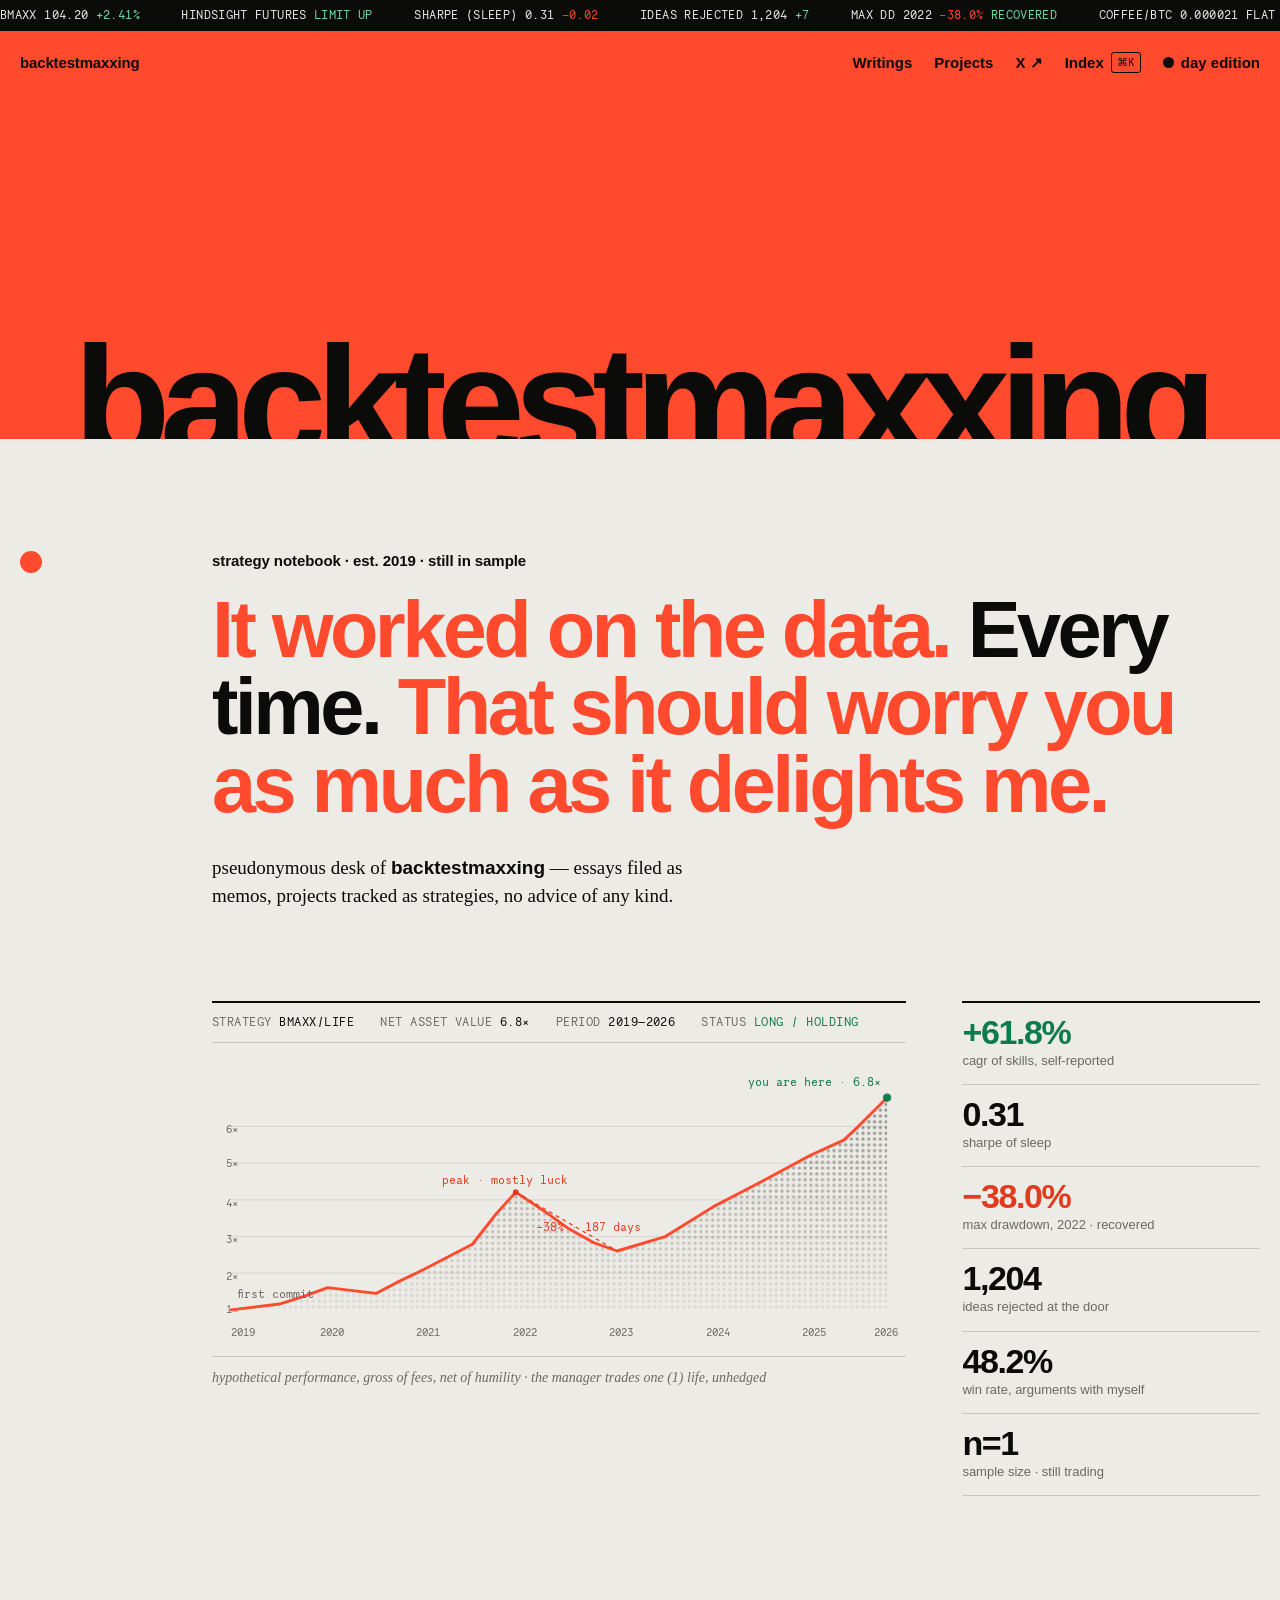
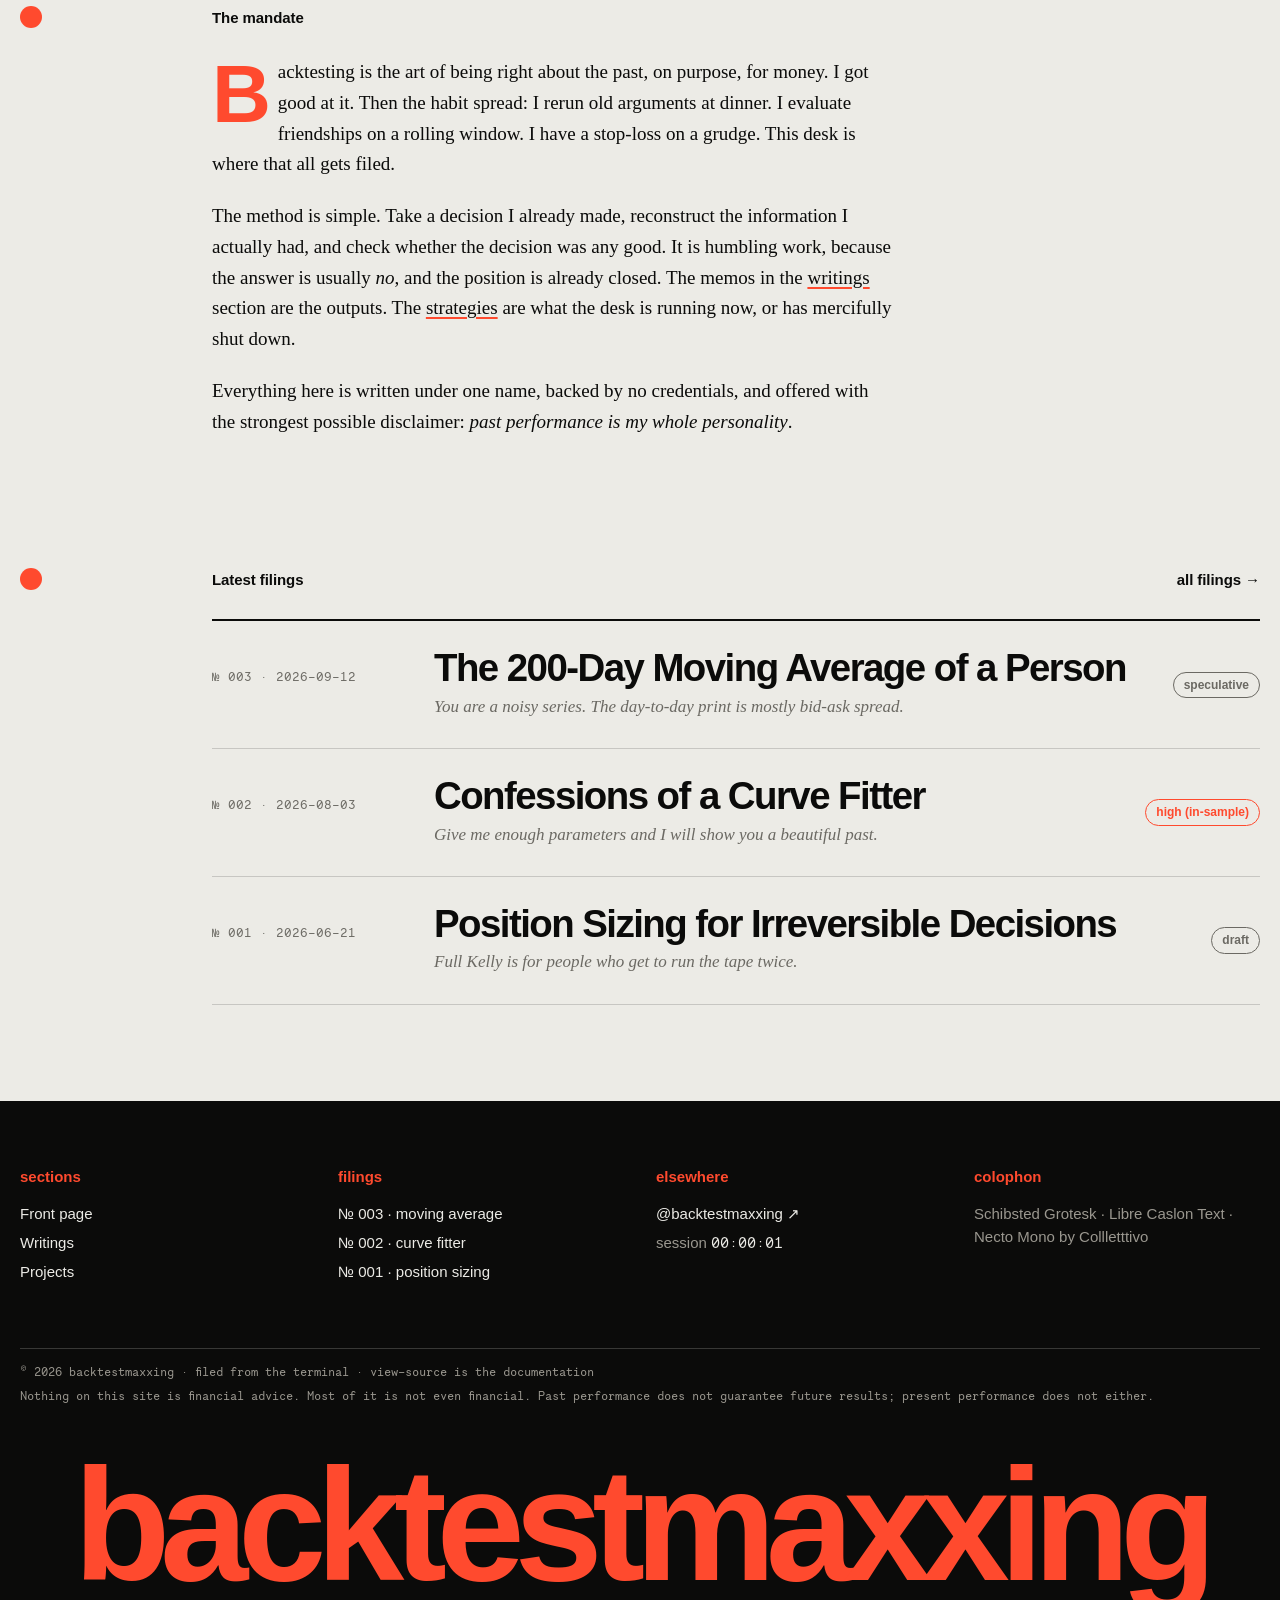
==== commit fb51c51d: "Redesign after jasonpontin.com: vermilion block, cropped name Main inspiration is jasonpontin.com fr" ====
--- a/index.html
+++ b/index.html
@@ -5,13 +5,13 @@
 <meta name="viewport" content="width=device-width, initial-scale=1, viewport-fit=cover">
 <title>backtestmaxxing — it worked on the data</title>
 <meta name="description" content="A pseudonymous research desk. Essays filed as memos, projects tracked as strategies, everything tested on historical data first.">
-<meta name="theme-color" content="#f6dcc6">
+<meta name="theme-color" content="#ff4a2e">
 <meta property="og:title" content="backtestmaxxing">
 <meta property="og:description" content="It worked on the data. Essays filed as memos, projects tracked as strategies.">
 <meta property="og:type" content="website">
 <meta property="og:url" content="https://backtestmaxxing.github.io/">
 <link rel="canonical" href="https://backtestmaxxing.github.io/">
-<link rel="icon" href="data:image/svg+xml,%3Csvg xmlns='http://www.w3.org/2000/svg' viewBox='0 0 32 32'%3E%3Crect width='32' height='32' rx='3' fill='%23f6dcc6'/%3E%3Cpath d='M6 23 L13 15 L18 19 L26 8' fill='none' stroke='%231c1410' stroke-width='3.2' stroke-linecap='square'/%3E%3Ccircle cx='26' cy='8' r='2.8' fill='%23b4261c'/%3E%3C/svg%3E">
+<link rel="icon" href="data:image/svg+xml,%3Csvg xmlns='http://www.w3.org/2000/svg' viewBox='0 0 32 32'%3E%3Crect width='32' height='32' fill='%23ff4a2e'/%3E%3Cpath d='M5 32 V12 h7 a6 6 0 0 1 0 12 h-7' fill='none' stroke='%230b0b0a' stroke-width='4'/%3E%3Ccircle cx='25' cy='9' r='3.5' fill='%23ecebe6'/%3E%3C/svg%3E">
 <script>
 (function () {
   var t = "paper";
@@ -19,7 +19,7 @@
   document.documentElement.dataset.theme = t;
 })();
 </script>
-<link rel="preload" href="/fonts/sprat-condensed-black.woff2" as="font" type="font/woff2" crossorigin>
+<link rel="preload" href="/fonts/schibsted-grotesk.woff2" as="font" type="font/woff2" crossorigin>
 <link rel="preload" href="/fonts/libre-caslon-text.woff2" as="font" type="font/woff2" crossorigin>
 <link rel="stylesheet" href="/style.css">
 </head>
@@ -57,24 +57,19 @@
 </div>
 
 <header class="masthead front">
-  <div class="wrap">
-    <div class="mast-top">
-      <span>essays filed as memos</span>
-      <span class="mast-mid">“it worked on the data”</span>
-      <span>projects tracked as strategies</span>
-    </div>
+  <div class="wrap mast-bar">
     <a class="brand" href="/">backtestmaxxing</a>
     <nav class="mast-nav" aria-label="site">
       <a href="/writings/">Writings</a>
       <a href="/projects/">Projects</a>
       <a class="ext" href="https://x.com/backtestmaxxing" target="_blank" rel="noopener noreferrer">X&nbsp;↗</a>
-      <span class="sp"></span>
-      <button class="kbd" id="cmdkOpen" type="button" aria-haspopup="dialog" aria-label="open the index (⌘K)"><span>index</span> <kbd>⌘K</kbd></button>
+      <button class="kbd" id="cmdkOpen" type="button" aria-haspopup="dialog" aria-label="open the index (⌘K)"><span>Index</span> <kbd>⌘K</kbd></button>
       <button class="toggle" id="themeToggle" type="button" aria-pressed="false" aria-label="switch edition" title="switch edition">
-        <span class="dot" aria-hidden="true"></span><span class="lbl">pink edition</span>
+        <span class="dot" aria-hidden="true"></span><span class="lbl">day edition</span>
       </button>
     </nav>
   </div>
+  <p class="mast-word" aria-hidden="true"><span>backtestmaxxing</span></p>
 </header>
 
 <main id="main" class="wrap">
@@ -99,10 +94,16 @@
       <div class="sheet-fig">
         <svg viewBox="0 0 720 300" xmlns="http://www.w3.org/2000/svg" aria-hidden="true">
           <defs>
-            <linearGradient id="eqfill" x1="0" y1="0" x2="0" y2="1">
-              <stop offset="0" stop-color="var(--gain)" stop-opacity="0.14"/>
-              <stop offset="1" stop-color="var(--gain)" stop-opacity="0"/>
+            <pattern id="dots" width="6" height="6" patternUnits="userSpaceOnUse">
+              <circle cx="3" cy="3" r="1.7" fill="var(--ink)"/>
+            </pattern>
+            <linearGradient id="fade" x1="0" y1="0" x2="0" y2="1">
+              <stop offset="0" stop-color="#fff" stop-opacity="0.9"/>
+              <stop offset="1" stop-color="#fff" stop-opacity="0"/>
             </linearGradient>
+            <mask id="fademask">
+              <rect x="0" y="0" width="720" height="300" fill="url(#fade)"/>
+            </mask>
           </defs>
           <!-- gridlines, v = 1..6 -->
           <line class="gridline" x1="20" y1="68"  x2="700" y2="68"/>
@@ -125,7 +126,7 @@
           <text class="axis" x="612" y="285">2025</text>
           <text class="axis" x="686" y="285">2026</text>
           <!-- equity -->
-          <path fill="url(#eqfill)" d="M20 258 L70 252 L95 244 L120 235 L170 241 L195 228 L220 216 L245 203 L270 190 L295 158 L315 136 L345 156 L370 174 L395 188 L420 197 L470 182 L520 151 L570 125 L620 98 L655 82 L670 68 L700 38 L700 258 L20 258 Z"/>
+          <path class="halftone" fill="url(#dots)" mask="url(#fademask)" d="M20 258 L70 252 L95 244 L120 235 L170 241 L195 228 L220 216 L245 203 L270 190 L295 158 L315 136 L345 156 L370 174 L395 188 L420 197 L470 182 L520 151 L570 125 L620 98 L655 82 L670 68 L700 38 L700 258 L20 258 Z"/>
           <path class="curve-path" d="M20 258 L70 252 L95 244 L120 235 L170 241 L195 228 L220 216 L245 203 L270 190 L295 158 L315 136 L345 156 L370 174 L395 188 L420 197 L470 182 L520 151 L570 125 L620 98 L655 82 L670 68 L700 38"/>
           <!-- 2022 drawdown -->
           <line x1="315" y1="136" x2="420" y2="197" stroke="var(--loss)" stroke-width="1.25" stroke-dasharray="4 4"/>
@@ -212,15 +213,15 @@
       </div>
       <div>
         <p class="foot-h">colophon</p>
-        <span>Sprat &amp; Necto Mono by Collletttivo · Libre Caslon Text · set on pink paper</span>
-      </div>
-    </div>
-    <p class="foot-mark" aria-hidden="true">backtestmaxxing</p>
+        <span>Schibsted Grotesk · Libre Caslon Text · Necto Mono by Collletttivo</span>
+      </div>
+    </div>
     <div class="foot-grid">
       <span>© 2026 backtestmaxxing · filed from the terminal · view-source is the documentation</span>
     </div>
     <p class="foot-note">Nothing on this site is financial advice. Most of it is not even financial. Past performance does not guarantee future results; present performance does not either.</p>
   </div>
+  <p class="foot-mark" aria-hidden="true">backtestmaxxing</p>
 </footer>
 
 <dialog class="cmdk" id="cmdk" aria-label="site index">
@@ -234,7 +235,7 @@
       <li><a href="/writings/curve-fitter/">Confessions of a Curve Fitter <span>№ 002</span></a></li>
       <li><a href="/writings/position-sizing/">Position Sizing for Irreversible Decisions <span>№ 001</span></a></li>
       <li><a href="https://x.com/backtestmaxxing" target="_blank" rel="noopener noreferrer">@backtestmaxxing on X <span>↗</span></a></li>
-      <li><button type="button" data-act="theme">Switch edition <span>pink / night</span></button></li>
+      <li><button type="button" data-act="theme">Switch edition <span>day / night</span></button></li>
     </ul>
     <p class="cmdk-foot"><kbd>↑</kbd><kbd>↓</kbd> move · <kbd>↵</kbd> open · <kbd>esc</kbd> close</p>
   </form>
--- a/style.css
+++ b/style.css
@@ -1,54 +1,54 @@
-/* backtestmaxxing — the pink paper.
-   Sprat + Necto Mono (Collletttivo, OFL) and Libre Caslon Text (OFL). */
-
-@font-face { font-family: "Sprat"; src: url("/fonts/sprat-bold.woff2") format("woff2"); font-weight: 700; font-display: swap; }
-@font-face { font-family: "Sprat Condensed"; src: url("/fonts/sprat-condensed-black.woff2") format("woff2"); font-weight: 900; font-display: swap; }
+/* backtestmaxxing — a vermilion block, a cropped name, an off-white page.
+   After jasonpontin.com (via minimal.gallery).
+   Schibsted Grotesk and Libre Caslon Text (OFL), Necto Mono by Collletttivo (OFL). */
+
+@font-face { font-family: "Schibsted Grotesk"; src: url("/fonts/schibsted-grotesk.woff2") format("woff2"); font-weight: 400 900; font-display: swap; }
 @font-face { font-family: "Necto Mono"; src: url("/fonts/necto-mono.woff2") format("woff2"); font-weight: 400; font-display: swap; }
 @font-face { font-family: "Libre Caslon Text"; src: url("/fonts/libre-caslon-text.woff2") format("woff2"); font-weight: 400; font-display: swap; }
 @font-face { font-family: "Libre Caslon Text"; src: url("/fonts/libre-caslon-text-italic.woff2") format("woff2"); font-weight: 400; font-style: italic; font-display: swap; }
 @font-face { font-family: "Libre Caslon Text"; src: url("/fonts/libre-caslon-text-700.woff2") format("woff2"); font-weight: 700; font-display: swap; }
 
 :root {
-  --display: "Sprat", "Libre Caslon Text", Georgia, serif;
-  --heavy: "Sprat Condensed", "Sprat", Georgia, serif;
+  --sans: "Schibsted Grotesk", "Helvetica Neue", Arial, sans-serif;
   --serif: "Libre Caslon Text", Georgia, serif;
   --mono: "Necto Mono", ui-monospace, monospace;
-  --wrap: 1240px;
+  --wrap: 1360px;
+  --gut: clamp(0px, 15vw, 220px);
   --ease: cubic-bezier(0.2, 0.7, 0.1, 1);
-}
-
-/* Pink edition: salmon newsprint, ink, one red and one green. */
+  --red: #ff4a2e;
+  --black: #0b0b0a;
+}
+
+/* Day edition: off-white page, ink, vermilion. Green only for gains. */
 :root,
 [data-theme="paper"] {
-  --bg: #f6dcc6;
-  --bg2: #efcdb2;
-  --ink: #1c1410;
-  --muted: #6f5848;
-  --rule: #1c1410;
-  --hair: rgba(28, 20, 16, 0.22);
-  --grid: rgba(28, 20, 16, 0.12);
-  --gain: #0d6a45;
-  --loss: #b4261c;
-  --accent: #b4261c;
-  --dots: rgba(28, 20, 16, 0.13);
-  --hl: #ffd9a8;
+  --bg: #ecebe6;
+  --bg2: #e1dfd8;
+  --ink: #0b0b0a;
+  --muted: #6b6963;
+  --hair: rgba(11, 11, 10, 0.16);
+  --grid: rgba(11, 11, 10, 0.1);
+  --gain: #0f7a4c;
+  --loss: #e23a1f;
+  --accent: var(--red);
+  --foot: #0b0b0a;
+  --foot-ink: #ecebe6;
   color-scheme: light;
 }
 
-/* Night edition: the same paper, read under a desk lamp. */
+/* Night edition: the page goes dark, the block stays vermilion. */
 [data-theme="night"] {
-  --bg: #16110e;
-  --bg2: #231a15;
-  --ink: #f4dfcb;
-  --muted: #b29a86;
-  --rule: #f4dfcb;
-  --hair: rgba(244, 223, 203, 0.2);
-  --grid: rgba(244, 223, 203, 0.1);
-  --gain: #5fd09b;
-  --loss: #ff7b69;
-  --accent: #ff9b7a;
-  --dots: rgba(244, 223, 203, 0.1);
-  --hl: #4a2a1e;
+  --bg: #0e0d0c;
+  --bg2: #1b1a18;
+  --ink: #ecebe6;
+  --muted: #9a978f;
+  --hair: rgba(236, 235, 230, 0.16);
+  --grid: rgba(236, 235, 230, 0.09);
+  --gain: #4fd394;
+  --loss: #ff6a52;
+  --accent: var(--red);
+  --foot: #1b1a18;
+  --foot-ink: #ecebe6;
   color-scheme: dark;
 }
 
@@ -58,175 +58,162 @@
   margin: 0;
   background: var(--bg);
   color: var(--ink);
-  font-family: var(--serif);
-  font-size: 18px;
-  line-height: 1.6;
-  font-kerning: normal;
+  font-family: var(--sans);
+  font-size: 17px;
+  line-height: 1.55;
   -webkit-font-smoothing: antialiased;
   transition: background-color 0.4s var(--ease), color 0.4s var(--ease);
 }
-::selection { background: var(--ink); color: var(--bg); }
+::selection { background: var(--red); color: var(--black); }
 a { color: inherit; }
 b, strong { font-weight: 700; }
 .up { color: var(--gain); }
 .down { color: var(--loss); }
 
-.wrap { width: min(var(--wrap), 100% - 48px); margin-inline: auto; }
+.wrap { width: min(var(--wrap), 100% - 40px); margin-inline: auto; }
 
 .skip {
   position: absolute; left: 12px; top: -60px; z-index: 300;
-  padding: 8px 14px; background: var(--ink); color: var(--bg);
-  font-family: var(--mono); font-size: 13px; text-decoration: none;
+  padding: 8px 14px; background: var(--black); color: #fff;
+  font-size: 14px; font-weight: 600; text-decoration: none;
 }
 .skip:focus { top: 12px; }
-:focus-visible { outline: 2px solid var(--accent); outline-offset: 3px; }
-
+:focus-visible { outline: 2px solid var(--red); outline-offset: 3px; }
+
+/* Small bold label, as on the featured-essay block. */
 .kicker {
-  margin: 0 0 14px;
-  font-family: var(--mono);
-  font-size: 12px;
-  letter-spacing: 0.12em;
-  text-transform: uppercase;
-  color: var(--muted);
-}
-
-/* ---------------- ticker: the stock table strip ---------------- */
+  margin: 0 0 18px;
+  font-size: 15px;
+  font-weight: 700;
+  letter-spacing: -0.005em;
+}
+
+/* ---------------- ticker ---------------- */
 
 .ticker {
   overflow: hidden;
   white-space: nowrap;
-  background: var(--ink);
-  color: var(--bg);
+  background: var(--black);
+  color: #ecebe6;
   font-family: var(--mono);
   font-size: 12px;
-  letter-spacing: 0.04em;
+  letter-spacing: 0.03em;
   padding-top: env(safe-area-inset-top);
   user-select: none;
 }
 .ticker-track { display: inline-flex; animation: tape 80s linear infinite; will-change: transform; }
-.ticker .set { display: inline-flex; gap: 2.6rem; padding: 7px 2.6rem 7px 0; }
+.ticker .set { display: inline-flex; gap: 2.6rem; padding: 6px 2.6rem 6px 0; }
 .ticker:hover .ticker-track { animation-play-state: paused; }
-.ticker b { font-weight: 400; color: var(--bg); }
-.ticker .up { color: #7fe0ae; }
-.ticker .down { color: #ff9a8a; }
-[data-theme="night"] .ticker .up { color: #0d6a45; }
-[data-theme="night"] .ticker .down { color: #b4261c; }
+.ticker b { font-weight: 400; }
+.ticker .up { color: #6fe0a6; }
+.ticker .down { color: var(--red); }
 @keyframes tape { to { transform: translate3d(-50%, 0, 0); } }
 
-/* ---------------- masthead ---------------- */
-
-.masthead { padding-top: 14px; }
-.mast-top {
+/* ---------------- the vermilion block ---------------- */
+
+.masthead {
+  position: relative;
+  overflow: hidden;
+  background: var(--red);
+  color: var(--black);
+}
+.mast-bar {
+  position: relative;
+  z-index: 2;
   display: flex;
   justify-content: space-between;
+  align-items: center;
   gap: 16px;
-  padding-bottom: 8px;
-  border-bottom: 1px solid var(--rule);
-  font-family: var(--mono);
-  font-size: 11.5px;
-  letter-spacing: 0.1em;
-  text-transform: uppercase;
-  color: var(--muted);
-}
-.mast-mid { font-family: var(--serif); font-style: italic; text-transform: none; letter-spacing: 0; font-size: 14px; color: var(--ink); }
-.brand {
-  display: block;
-  padding: 10px 0 6px;
-  font-family: var(--heavy);
-  font-weight: 900;
-  font-size: clamp(32px, 7vw, 86px);
-  line-height: 0.95;
-  letter-spacing: -0.01em;
+  padding: 20px 0;
+}
+.brand { font-size: 15px; font-weight: 700; letter-spacing: -0.01em; text-decoration: none; }
+.mast-nav { display: flex; align-items: center; gap: 22px; font-size: 15px; font-weight: 700; }
+.mast-nav > a { text-decoration: none; position: relative; }
+.mast-nav > a::after {
+  content: ""; position: absolute; left: 0; right: 0; bottom: -3px; height: 2px;
+  background: currentColor; transform: scaleX(0); transform-origin: left;
+  transition: transform 0.3s var(--ease);
+}
+.mast-nav > a:hover::after, .mast-nav > a[aria-current="page"]::after { transform: scaleX(1); }
+.mast-nav button {
+  display: inline-flex; align-items: center; gap: 7px;
+  padding: 0; border: 0; background: none; color: inherit;
+  font: inherit; cursor: pointer;
+}
+.mast-nav button:hover { text-decoration: underline; text-underline-offset: 4px; text-decoration-thickness: 2px; }
+kbd { font-family: var(--mono); font-size: 11px; font-weight: 400; padding: 1px 5px; border: 1px solid currentColor; border-radius: 3px; }
+.toggle .dot { width: 11px; height: 11px; border-radius: 50%; background: var(--black); transition: background-color 0.3s; }
+[data-theme="night"] .toggle .dot { background: transparent; box-shadow: inset 0 0 0 2px var(--black); }
+
+/* The name, cropped by the fold. */
+.mast-word {
+  margin: 0;
+  height: clamp(64px, 11vw, 160px);
+  white-space: nowrap;
   text-align: center;
-  text-decoration: none;
-}
-.masthead.front .brand { font-size: min(9.6vw, 138px); padding: 16px 0 4px; letter-spacing: -0.02em; }
-.mast-nav {
-  position: relative;
-  display: flex;
-  align-items: center;
-  gap: 4px;
-  border-top: 3px double var(--rule);
-  border-bottom: 1px solid var(--rule);
-  font-family: var(--mono);
-  font-size: 13px;
-  letter-spacing: 0.08em;
-  text-transform: uppercase;
-}
-.mast-nav::after {
-  content: ""; position: absolute; left: 0; right: 0; bottom: -4px;
-  border-bottom: 1px solid var(--rule);
-}
-.mast-nav > a {
-  padding: 10px 12px;
-  text-decoration: none;
-  background: linear-gradient(var(--ink), var(--ink)) no-repeat left bottom / 0 2px;
-  transition: background-size 0.3s var(--ease);
-}
-.mast-nav > a:first-child { padding-left: 0; }
-.mast-nav > a:hover, .mast-nav > a[aria-current="page"] { background-size: 100% 2px; }
-.mast-nav .sp { flex: 1; }
-.mast-nav button {
-  display: inline-flex; align-items: center; gap: 8px;
-  padding: 6px 10px; margin-left: 6px;
-  border: 1px solid var(--rule); border-radius: 0;
-  background: transparent; color: inherit;
-  font: inherit; font-size: 12px; letter-spacing: 0.08em; text-transform: uppercase;
-  cursor: pointer;
-  transition: background-color 0.2s, color 0.2s;
-}
-.mast-nav button:hover { background: var(--ink); color: var(--bg); }
-kbd { font-family: var(--mono); font-size: 11px; padding: 1px 5px; border: 1px solid currentColor; border-radius: 3px; opacity: 0.75; }
-.toggle .dot { width: 10px; height: 10px; border-radius: 50%; background: var(--loss); box-shadow: inset -3px -2px 0 rgba(0,0,0,0.25); }
-[data-theme="night"] .toggle .dot { background: var(--bg); box-shadow: inset 3px -2px 0 var(--ink); border: 1px solid var(--ink); }
-
-main { padding-bottom: 72px; }
+  font-weight: 800;
+  font-size: 12.4vw;
+  line-height: 1;
+  letter-spacing: -0.065em;
+  user-select: none;
+}
+.mast-word span { display: inline-block; animation: surface 1.1s var(--ease) both; }
+@keyframes surface { from { transform: translateY(0.5em); } }
+.masthead.front .mast-word { height: clamp(150px, 27vw, 400px); display: flex; align-items: flex-end; justify-content: center; overflow: hidden; }
+.masthead.front .mast-word span { margin-bottom: -0.27em; }
+.masthead:not(.front) .mast-word { overflow: hidden; display: flex; align-items: flex-end; justify-content: center; }
+.masthead:not(.front) .mast-word span { margin-bottom: -0.42em; }
+
+main { padding-bottom: 96px; }
+
+/* The red dot sits in the left gutter, like a page marker. */
+.hero-top, .memo-head, .sect-h { position: relative; }
+.hero-top::before, .memo-head::before, .sect-h::before {
+  content: "";
+  position: absolute;
+  left: calc(-1 * var(--gut));
+  top: 2px;
+  width: 22px; height: 22px; border-radius: 50%;
+  background: var(--red);
+}
+.hero, .memo-head, .sect, .lost { margin-left: var(--gut); }
 
 /* ---------------- load motion ---------------- */
 
-@keyframes rise { from { opacity: 0; transform: translateY(14px); } to { opacity: 1; transform: none; } }
-.hero > *, .memo-head > *, .lost > * { animation: rise 0.8s var(--ease) both; }
-.hero > :nth-child(2), .memo-head > :nth-child(2), .lost > :nth-child(2) { animation-delay: 0.08s; }
-.memo-head > :nth-child(3), .lost > :nth-child(3) { animation-delay: 0.16s; }
-.memo-head > :nth-child(n+4), .lost > :nth-child(n+4) { animation-delay: 0.24s; }
-
-/* ---------------- front page hero ---------------- */
-
-.hero { padding-top: 36px; }
-.hero-top {
-  display: grid;
-  grid-template-columns: minmax(0, 8fr) minmax(0, 3fr);
-  gap: 40px;
-  align-items: end;
-  padding-bottom: 28px;
-  border-bottom: 1px solid var(--rule);
-}
+@keyframes rise { from { opacity: 0; transform: translateY(18px); } to { opacity: 1; transform: none; } }
+.hero-top > *, .hero-body, .memo-head > *, .lost > * { animation: rise 0.9s var(--ease) both; }
+.hero-top > :nth-child(2), .memo-head > :nth-child(2), .lost > :nth-child(2) { animation-delay: 0.1s; }
+.hero-body, .memo-head > :nth-child(3), .lost > :nth-child(3) { animation-delay: 0.2s; }
+.memo-head > :nth-child(n+4), .lost > :nth-child(n+4) { animation-delay: 0.3s; }
+
+/* ---------------- front page ---------------- */
+
+.hero { padding-top: 110px; }
+.hero-top { max-width: 980px; }
 .lede {
   margin: 0;
-  font-family: var(--display);
-  font-weight: 700;
-  font-size: clamp(36px, 5.4vw, 76px);
-  line-height: 1.02;
-  letter-spacing: -0.015em;
+  color: var(--red);
+  font-weight: 700;
+  font-size: clamp(42px, 6.2vw, 92px);
+  line-height: 0.98;
+  letter-spacing: -0.045em;
   text-wrap: balance;
 }
-.lede em { font-style: normal; color: var(--accent); }
+.lede em { font-style: normal; color: var(--ink); }
 .sub {
-  margin: 0;
-  padding-left: 22px;
-  border-left: 1px solid var(--rule);
-  font-size: 17px;
-  font-style: italic;
+  max-width: 520px;
+  margin: 30px 0 0;
+  font-family: var(--serif);
+  font-size: 19px;
   line-height: 1.5;
-  color: var(--muted);
-}
-.sub b { font-style: normal; color: var(--ink); }
+}
+.sub b { font-family: var(--sans); }
 
 .hero-body {
   display: grid;
-  grid-template-columns: minmax(0, 8fr) minmax(0, 3fr);
-  gap: 40px;
-  padding-top: 28px;
+  grid-template-columns: minmax(0, 7fr) minmax(0, 3fr);
+  gap: 56px;
+  padding-top: 90px;
 }
 
 .sheet { margin: 0; }
@@ -234,411 +221,335 @@
   display: flex;
   flex-wrap: wrap;
   gap: 6px 26px;
-  padding: 9px 0;
-  border-top: 2px solid var(--rule);
-  border-bottom: 1px solid var(--rule);
+  padding: 10px 0;
+  border-top: 2px solid var(--ink);
+  border-bottom: 1px solid var(--hair);
   font-family: var(--mono);
   font-size: 12px;
-  letter-spacing: 0.06em;
+  letter-spacing: 0.04em;
   color: var(--muted);
 }
 .sheet-head b, .memo-meta b { font-weight: 400; color: var(--ink); }
 .sheet-head b.up, .memo-meta b.up { color: var(--gain); }
 .sheet-head b.down, .memo-meta b.down { color: var(--loss); }
-.sheet-fig {
-  padding: 14px 0 4px;
-  background-image: radial-gradient(var(--dots) 1.1px, transparent 1.3px);
-  background-size: 7px 7px;
-  background-position: 0 0;
-}
-.sheet-fig svg { display: block; width: 100%; height: auto; }
-.sheet-foot {
-  padding-top: 8px;
-  border-top: 1px solid var(--rule);
-  font-size: 14px;
-  font-style: italic;
-  color: var(--muted);
-}
-
+.sheet-fig { padding: 18px 0 6px; }
+.sheet-fig svg { display: block; width: 100%; height: auto; overflow: visible; }
+.sheet-foot { padding-top: 10px; border-top: 1px solid var(--hair); font-family: var(--serif); font-size: 14px; font-style: italic; color: var(--muted); }
+
+.halftone { opacity: 0.55; }
 .curve-path {
   fill: none;
-  stroke: var(--ink);
-  stroke-width: 2.6;
+  stroke: var(--red);
+  stroke-width: 3;
   stroke-linejoin: round;
   stroke-linecap: round;
   stroke-dasharray: 2600;
   stroke-dashoffset: 2600;
-  animation: draw 2.6s cubic-bezier(0.65, 0, 0.2, 1) 0.3s forwards;
+  animation: draw 2.6s cubic-bezier(0.65, 0, 0.2, 1) 0.4s forwards;
 }
 @keyframes draw { to { stroke-dashoffset: 0; } }
-.anno { font-family: var(--mono); font-size: 12px; letter-spacing: 0.03em; fill: var(--muted); }
+.anno { font-family: var(--mono); font-size: 12px; fill: var(--muted); }
 .anno.up { fill: var(--gain); }
 .anno.down { fill: var(--loss); }
 .pulse { fill: none; stroke: var(--gain); animation: ping 2.2s ease-out infinite; }
 @keyframes ping { 0% { r: 4; opacity: 0.85; } 100% { r: 15; opacity: 0; } }
-.axis { font-family: var(--mono); font-size: 11px; fill: var(--muted); letter-spacing: 0.04em; }
+.axis { font-family: var(--mono); font-size: 11px; fill: var(--muted); }
 .gridline { stroke: var(--grid); stroke-width: 1; }
 
-.stats { display: flex; flex-direction: column; border-top: 2px solid var(--rule); }
-.stat {
-  display: grid;
-  gap: 2px;
-  padding: 10px 0 11px;
-  border-bottom: 1px solid var(--hair);
-}
-.stat .v { font-family: var(--heavy); font-weight: 900; font-size: 34px; line-height: 1; letter-spacing: 0.01em; }
-.stat .k { font-family: var(--mono); font-size: 11.5px; letter-spacing: 0.05em; text-transform: uppercase; color: var(--muted); }
+.stats { display: flex; flex-direction: column; border-top: 2px solid var(--ink); }
+.stat { display: grid; gap: 2px; padding: 12px 0 13px; border-bottom: 1px solid var(--hair); }
+.stat .v { font-weight: 700; font-size: 34px; line-height: 1; letter-spacing: -0.04em; }
+.stat .k { font-size: 13px; color: var(--muted); }
 
 /* ---------------- sections ---------------- */
 
-.sect { padding-top: 56px; }
+.sect { padding-top: 110px; }
 .sect-h {
   display: flex;
   justify-content: space-between;
   align-items: baseline;
   gap: 16px;
-  margin: 0 0 22px;
-  padding-bottom: 8px;
-  border-bottom: 3px double var(--rule);
-  font-family: var(--display);
-  font-size: clamp(26px, 3vw, 36px);
-  line-height: 1.1;
-}
-.sect-h a { font-family: var(--mono); font-size: 13px; letter-spacing: 0.08em; text-transform: uppercase; text-decoration: none; }
-.sect-h a:hover { color: var(--accent); }
-
-.prose { max-width: 700px; }
-.sect > .prose { max-width: none; columns: 2; column-gap: 48px; column-rule: 1px solid var(--hair); }
-.sect > .prose p { break-inside: avoid-column; }
+  margin: 0 0 28px;
+  font-size: 15px;
+  font-weight: 700;
+  letter-spacing: -0.005em;
+}
+.sect-h::before { top: 0; }
+.sect-h a { text-decoration: none; }
+.sect-h a:hover { color: var(--red); }
+
+.prose { max-width: 680px; font-family: var(--serif); font-size: 19px; line-height: 1.62; }
 .prose p { margin: 0 0 1.1em; hyphens: auto; }
 .prose a {
   text-decoration: underline;
-  text-decoration-thickness: 1px;
+  text-decoration-thickness: 1.5px;
   text-underline-offset: 3px;
-  text-decoration-color: var(--accent);
-  transition: background-color 0.2s;
-}
-.prose a:hover { background: var(--hl); }
-.prose em { font-style: italic; }
+  text-decoration-color: var(--red);
+  transition: color 0.2s;
+}
+.prose a:hover { color: var(--red); }
 .drop::first-letter {
   float: left;
-  margin: 6px 10px 0 0;
-  font-family: var(--heavy);
-  font-weight: 900;
-  font-size: 4.6em;
-  line-height: 0.78;
-  color: var(--accent);
+  margin: 4px 10px 0 0;
+  font-family: var(--sans);
+  font-weight: 800;
+  font-size: 4.3em;
+  line-height: 0.8;
+  letter-spacing: -0.04em;
+  color: var(--red);
 }
 .prose h2 {
-  margin: 1.8em 0 0.6em;
-  font-family: var(--display);
-  font-size: 30px;
-  line-height: 1.15;
-}
-.prose blockquote {
-  margin: 1.6em 0;
-  padding: 18px 0 14px;
-  border-top: 2px solid var(--rule);
-  border-bottom: 1px solid var(--rule);
-}
+  margin: 1.9em 0 0.5em;
+  font-family: var(--sans);
+  font-size: 32px;
+  line-height: 1.05;
+  letter-spacing: -0.035em;
+}
+.prose blockquote { margin: 1.8em 0; padding: 0; }
 .prose blockquote p {
   margin: 0;
-  font-family: var(--display);
-  font-size: clamp(24px, 2.6vw, 32px);
-  line-height: 1.18;
+  color: var(--red);
+  font-family: var(--sans);
+  font-weight: 700;
+  font-size: clamp(28px, 3.4vw, 44px);
+  line-height: 1.02;
+  letter-spacing: -0.04em;
   text-wrap: balance;
 }
-.prose blockquote p::before { content: "“"; color: var(--accent); }
-.prose blockquote p::after { content: "”"; color: var(--accent); }
-code { font-family: var(--mono); font-size: 0.85em; padding: 1px 5px; background: var(--bg2); }
+code { font-family: var(--mono); font-size: 0.82em; padding: 1px 5px; background: var(--bg2); }
 
 /* ---------------- filings list ---------------- */
 
-.filings { border-top: 1px solid var(--rule); }
+.filings { border-top: 2px solid var(--ink); }
 .filing {
-  position: relative;
   display: grid;
-  grid-template-columns: 210px minmax(0, 1fr) auto;
+  grid-template-columns: 190px minmax(0, 1fr) auto;
   grid-template-areas: "no title chip" "no sub chip";
-  gap: 4px 28px;
+  gap: 6px 32px;
   align-items: baseline;
-  padding: 22px 12px 22px 0;
-  border-bottom: 1px solid var(--rule);
+  padding: 28px 0;
+  border-bottom: 1px solid var(--hair);
   text-decoration: none;
-  transition: background-color 0.25s var(--ease), padding 0.35s var(--ease);
-}
-.filing:hover { background: var(--bg2); padding-left: 12px; }
-.f-no { grid-area: no; font-family: var(--mono); font-size: 12.5px; letter-spacing: 0.06em; color: var(--muted); }
+}
+.f-no { grid-area: no; font-family: var(--mono); font-size: 12.5px; color: var(--muted); }
 .f-title {
   grid-area: title;
-  font-family: var(--display);
-  font-size: clamp(24px, 2.6vw, 34px);
-  line-height: 1.1;
-}
-.filing:hover .f-title { color: var(--accent); }
-.f-sub { grid-area: sub; font-style: italic; color: var(--muted); }
+  font-weight: 700;
+  font-size: clamp(26px, 3vw, 42px);
+  line-height: 1;
+  letter-spacing: -0.04em;
+  transition: color 0.25s, transform 0.4s var(--ease);
+}
+.filing:hover .f-title { color: var(--red); transform: translateX(10px); }
+.f-sub { grid-area: sub; font-family: var(--serif); font-style: italic; color: var(--muted); }
 .filing .chip { grid-area: chip; align-self: center; }
 
 .chip {
   display: inline-block;
-  padding: 3px 9px;
-  border: 1px solid currentColor;
+  padding: 3px 10px;
+  border: 1.5px solid currentColor;
   border-radius: 999px;
-  font-family: var(--mono);
-  font-size: 11.5px;
-  letter-spacing: 0.06em;
-  text-transform: uppercase;
+  font-size: 12px;
+  font-weight: 600;
   white-space: nowrap;
   color: var(--muted);
 }
-.chip.warm { color: var(--accent); }
+.chip.warm { color: var(--red); }
 .chip.live { color: var(--gain); }
-.chip.dead { color: var(--loss); text-decoration: line-through; text-decoration-thickness: 1px; }
+.chip.dead { color: var(--loss); text-decoration: line-through; }
 
 /* ---------------- memo and index pages ---------------- */
 
-.memo-head { padding-top: 44px; }
+.memo-head { padding-top: 96px; }
+.memo-head::before { top: 96px; }
+.memo-head > .kicker { margin-bottom: 22px; }
 .memo-head > h1 {
-  max-width: 15ch;
-  margin: 0 0 22px;
-  font-family: var(--display);
-  font-size: clamp(40px, 6.6vw, 92px);
-  line-height: 0.98;
-  letter-spacing: -0.015em;
+  max-width: 14ch;
+  margin: 0 0 40px;
+  color: var(--red);
+  font-weight: 700;
+  font-size: clamp(44px, 7vw, 108px);
+  line-height: 0.95;
+  letter-spacing: -0.05em;
   text-wrap: balance;
 }
-.memo-meta { margin-bottom: 36px; }
-.prose.article { margin-inline: auto; font-size: 19px; }
-.memo-head > .prose.article:not(:has(.drop)) { margin-inline: 0; font-style: italic; font-size: 20px; color: var(--muted); }
-
-.tbl { width: 100%; margin: 1.8em 0; border-collapse: collapse; font-size: 15px; }
-.tbl caption {
-  caption-side: top;
-  padding-bottom: 8px;
-  text-align: left;
-  font-style: italic;
-  font-size: 14px;
-  color: var(--muted);
-}
-.tbl th {
-  padding: 8px 10px 8px 0;
-  border-top: 2px solid var(--rule);
-  border-bottom: 1px solid var(--rule);
-  text-align: left;
-  font-family: var(--mono);
-  font-size: 11.5px;
-  font-weight: 400;
-  letter-spacing: 0.06em;
-  text-transform: uppercase;
-}
-.tbl td { padding: 8px 10px 8px 0; border-bottom: 1px solid var(--hair); font-variant-numeric: tabular-nums; }
-.tbl tbody tr:hover { background: var(--bg2); }
-.tbl tfoot td { border-bottom: 1px solid var(--rule); font-family: var(--mono); font-size: 12px; color: var(--muted); }
+.memo-meta { max-width: 980px; margin-bottom: 52px; }
+.memo-head > .prose.article:not(:has(.drop)) { font-size: 21px; }
+
+.tbl { width: 100%; margin: 1.8em 0; border-collapse: collapse; font-family: var(--sans); font-size: 15px; }
+.tbl caption { caption-side: top; padding-bottom: 10px; text-align: left; font-family: var(--serif); font-style: italic; font-size: 14px; color: var(--muted); }
+.tbl th { padding: 9px 10px 9px 0; border-top: 2px solid var(--ink); border-bottom: 1px solid var(--hair); text-align: left; font-size: 13px; font-weight: 700; }
+.tbl td { padding: 9px 10px 9px 0; border-bottom: 1px solid var(--hair); font-variant-numeric: tabular-nums; }
+.tbl tbody tr:hover td { color: var(--red); }
+.tbl tfoot td { font-family: var(--mono); font-size: 12px; color: var(--muted); }
 
 .afterword {
-  max-width: 700px;
-  margin: 48px auto 0;
-  padding: 18px 22px 12px;
-  border: 1px solid var(--rule);
-  box-shadow: 6px 6px 0 var(--ink);
-  background: var(--bg);
+  max-width: 680px;
+  margin-top: 64px;
+  padding: 22px 24px 14px;
+  background: var(--red);
+  color: var(--black);
   font-family: var(--mono);
   font-size: 13px;
 }
-.afterword .row { display: flex; justify-content: space-between; gap: 18px; padding: 7px 0; border-bottom: 1px dashed var(--hair); }
+.afterword .kicker { font-family: var(--sans); color: var(--black); }
+.afterword .row { display: flex; justify-content: space-between; gap: 18px; padding: 7px 0; border-bottom: 1px solid rgba(11, 11, 10, 0.25); }
 .afterword .row:last-child { border-bottom: 0; }
 .afterword .row span:last-child { text-align: right; }
-.afterword b { font-weight: 400; color: var(--accent); }
+.afterword .up { color: var(--black); font-weight: 700; }
+.afterword b { font-weight: 400; background: var(--black); color: var(--red); padding: 0 5px; }
 
 .pager {
-  max-width: 700px;
-  margin: 48px auto 0;
+  max-width: 680px;
+  margin-top: 56px;
   display: grid;
   grid-template-columns: 1fr auto 1fr;
   gap: 16px;
-  padding-top: 14px;
-  border-top: 3px double var(--rule);
-  font-family: var(--mono);
-  font-size: 12.5px;
-  letter-spacing: 0.04em;
-  text-transform: uppercase;
+  padding-top: 16px;
+  border-top: 2px solid var(--ink);
+  font-size: 14px;
+  font-weight: 700;
 }
 .pager > :last-child { text-align: right; }
 .pager > :nth-child(2) { text-align: center; }
 .pager a { text-decoration: none; }
-.pager a:hover { color: var(--accent); }
-.pager span { color: var(--muted); }
-
-/* ---------------- projects: the book ---------------- */
-
-.cards {
-  display: grid;
-  grid-template-columns: repeat(2, minmax(0, 1fr));
-  margin-top: 40px;
-  border-top: 2px solid var(--rule);
-}
-.card { padding: 26px 28px 28px 0; border-bottom: 1px solid var(--rule); }
-.card:nth-child(even) { padding: 26px 0 28px 28px; border-left: 1px solid var(--rule); }
+.pager a:hover { color: var(--red); }
+.pager span { color: var(--muted); font-weight: 400; }
+
+/* ---------------- projects ---------------- */
+
+.cards { display: grid; grid-template-columns: repeat(2, minmax(0, 1fr)); gap: 0 56px; margin-top: 64px; }
+.card { padding: 30px 0 34px; border-top: 2px solid var(--ink); }
 .card-head { display: flex; justify-content: space-between; align-items: baseline; gap: 14px; flex-wrap: wrap; }
-.card h2 { margin: 0; font-family: var(--heavy); font-weight: 900; font-size: 34px; line-height: 1; letter-spacing: 0.005em; }
-.card-body p { margin: 14px 0; }
-.card-body a { text-decoration-color: var(--accent); text-underline-offset: 3px; }
-.metrics {
-  display: flex; flex-wrap: wrap; gap: 4px 22px;
-  padding: 8px 0;
-  border-top: 1px solid var(--hair);
-  border-bottom: 1px solid var(--hair);
-  font-family: var(--mono); font-size: 12px; letter-spacing: 0.05em; color: var(--muted);
-}
+.card h2 { margin: 0; font-size: 36px; font-weight: 700; line-height: 1; letter-spacing: -0.045em; }
+.card:hover h2 { color: var(--red); }
+.card-body p { margin: 16px 0; font-family: var(--serif); font-size: 17px; }
+.card-body a { text-decoration-color: var(--red); text-underline-offset: 3px; }
+.metrics { display: flex; flex-wrap: wrap; gap: 4px 22px; padding: 9px 0; border-top: 1px solid var(--hair); border-bottom: 1px solid var(--hair); font-family: var(--mono); font-size: 12px; color: var(--muted); }
 .metrics b { font-weight: 400; color: var(--ink); }
 .metrics b.up { color: var(--gain); }
 .metrics b.down { color: var(--loss); }
-.spark { margin: 14px 0 0; display: flex; align-items: center; gap: 14px; }
+.spark { margin: 16px 0 0; display: flex; align-items: center; gap: 14px; }
 .spark svg { width: 140px; height: 42px; flex: none; }
-.spark figcaption { font-size: 14px; font-style: italic; color: var(--muted); }
+.spark figcaption { font-family: var(--serif); font-size: 14px; font-style: italic; color: var(--muted); }
 
 /* ---------------- 404 ---------------- */
 
-.lost { padding-top: 40px; text-align: center; }
-.lost .big {
-  margin: 0;
-  font-family: var(--heavy);
-  font-weight: 900;
-  font-size: clamp(120px, 26vw, 340px);
-  line-height: 0.85;
-  color: var(--loss);
-}
-.lost .why { margin: 12px auto; max-width: 560px; font-style: italic; color: var(--muted); }
-.lost .big + .why { font-family: var(--mono); font-style: normal; font-size: 13px; letter-spacing: 0.08em; text-transform: uppercase; color: var(--ink); }
-.lost svg { display: block; width: 100%; max-width: 720px; margin: 24px auto; }
-.board {
-  max-width: 420px;
-  margin: 0 auto 28px;
-  border-top: 2px solid var(--rule);
-  font-family: var(--mono);
-  font-size: 13px;
-  text-align: left;
-  text-transform: uppercase;
-  letter-spacing: 0.06em;
-}
-.board .row { display: flex; justify-content: space-between; padding: 8px 0; border-bottom: 1px solid var(--hair); }
-.board i { display: inline-block; width: 8px; height: 8px; margin-right: 8px; border-radius: 50%; background: currentColor; animation: blink 1.6s steps(2) infinite; }
+.lost { padding-top: 80px; max-width: 760px; }
+.lost .big { margin: 0; color: var(--red); font-weight: 800; font-size: clamp(130px, 24vw, 320px); line-height: 0.82; letter-spacing: -0.07em; }
+.lost .why { margin: 14px 0; font-family: var(--serif); font-style: italic; font-size: 18px; color: var(--muted); }
+.lost .big + .why { font-family: var(--sans); font-style: normal; font-weight: 700; font-size: 15px; color: var(--ink); }
+.lost svg { display: block; width: 100%; margin: 28px 0; }
+.board { max-width: 460px; margin: 0 0 30px; border-top: 2px solid var(--ink); font-size: 14px; }
+.board .row { display: flex; justify-content: space-between; padding: 9px 0; border-bottom: 1px solid var(--hair); }
+.board .row span:first-child { font-weight: 700; }
+.board i { display: inline-block; width: 9px; height: 9px; margin-right: 8px; border-radius: 50%; background: currentColor; animation: blink 1.6s steps(2) infinite; }
 @keyframes blink { 50% { opacity: 0.25; } }
 .back {
   display: inline-block;
-  padding: 12px 20px;
-  background: var(--ink);
-  color: var(--bg);
-  font-family: var(--mono);
-  font-size: 13px;
-  letter-spacing: 0.1em;
+  padding: 13px 22px;
+  background: var(--red);
+  color: var(--black);
+  font-size: 15px;
+  font-weight: 700;
   text-decoration: none;
-  transition: transform 0.2s var(--ease), box-shadow 0.2s var(--ease);
-}
-.back:hover { transform: translate(-3px, -3px); box-shadow: 4px 4px 0 var(--loss); }
-
-/* ---------------- footer: cropped wordmark ---------------- */
-
-.site-foot { overflow: hidden; border-top: 3px double var(--rule); padding-top: 34px; }
-.foot-cols { display: grid; grid-template-columns: repeat(4, minmax(0, 1fr)); gap: 28px; }
+  transition: transform 0.25s var(--ease);
+}
+.back:hover { transform: translateX(6px); }
+
+/* ---------------- footer: ink block, cropped name ---------------- */
+
+.site-foot { overflow: hidden; background: var(--foot); color: var(--foot-ink); padding-top: 64px; }
+.foot-cols { display: grid; grid-template-columns: repeat(4, minmax(0, 1fr)); gap: 32px; }
 .foot-cols > div { display: flex; flex-direction: column; gap: 6px; font-size: 15px; }
 .foot-cols a { text-decoration: none; width: fit-content; }
-.foot-cols a:hover { color: var(--accent); text-decoration: underline; text-underline-offset: 3px; }
-.foot-cols span { color: var(--muted); }
-.foot-cols b { font-family: var(--mono); font-weight: 400; color: var(--ink); }
-.foot-h { margin: 0 0 6px; font-family: var(--mono); font-size: 11.5px; letter-spacing: 0.12em; text-transform: uppercase; color: var(--muted); }
+.foot-cols a:hover { color: var(--red); }
+.foot-cols span { color: #9a978f; }
+.foot-cols b { font-family: var(--mono); font-weight: 400; color: var(--foot-ink); }
+.foot-h { margin: 0 0 8px; font-size: 15px; font-weight: 700; color: var(--red); }
+.foot-grid, .foot-note { margin: 0; font-family: var(--mono); font-size: 12px; color: #9a978f; }
+.foot-grid { margin-top: 64px; padding-top: 14px; border-top: 1px solid rgba(236, 235, 230, 0.2); }
+.foot-note { margin-top: 6px; }
 .foot-mark {
-  margin: 40px calc(50% - 50vw) -0.24em;
-  font-family: var(--heavy);
-  font-weight: 900;
-  font-size: 11vw;
+  height: 13vw;
+  margin: 40px 0 0;
+  overflow: hidden;
+  color: var(--red);
+  font-weight: 800;
+  font-size: 12.4vw;
   line-height: 1;
-  letter-spacing: -0.02em;
+  letter-spacing: -0.065em;
   white-space: nowrap;
   text-align: center;
-  color: transparent;
-  -webkit-text-stroke: 1.5px var(--ink);
   user-select: none;
-}
-@media (min-width: 1440px) { .foot-mark { font-size: 158px; } }
-.foot-grid, .foot-note {
-  position: relative;
-  margin: 0 calc(50% - 50vw);
-  padding: 10px max(24px, 50vw - var(--wrap) / 2);
-  background: var(--ink);
-  color: var(--bg);
-  font-family: var(--mono);
-  font-size: 12px;
-  letter-spacing: 0.04em;
-}
-.foot-note { padding-top: 0; padding-bottom: calc(18px + env(safe-area-inset-bottom)); opacity: 0.92; color: color-mix(in srgb, var(--bg) 70%, var(--ink)); }
+  padding-bottom: env(safe-area-inset-bottom);
+}
 
 /* ---------------- ⌘K index ---------------- */
 
 .cmdk {
-  width: min(560px, 100% - 32px);
+  width: min(580px, 100% - 32px);
   margin: 12vh auto auto;
   padding: 0;
-  border: 1px solid var(--rule);
+  border: 0;
   background: var(--bg);
   color: var(--ink);
-  box-shadow: 8px 8px 0 var(--ink);
-}
-.cmdk::backdrop { background: rgba(28, 20, 16, 0.35); backdrop-filter: blur(2px); }
+  box-shadow: 0 30px 80px rgba(0, 0, 0, 0.35);
+}
+.cmdk::backdrop { background: rgba(255, 74, 46, 0.55); }
 .cmdk[open] { animation: rise 0.25s var(--ease); }
 .cmdk-box { margin: 0; }
 .cmdk input {
   width: 100%;
-  padding: 16px 18px;
+  padding: 18px 20px;
   border: 0;
-  border-bottom: 2px solid var(--rule);
+  border-bottom: 2px solid var(--ink);
   background: transparent;
   color: inherit;
-  font-family: var(--display);
-  font-size: 22px;
+  font-family: var(--sans);
+  font-size: 24px;
+  font-weight: 700;
+  letter-spacing: -0.03em;
   outline: none;
 }
 .cmdk ul { list-style: none; margin: 0; padding: 6px; max-height: 50vh; overflow: auto; }
 .cmdk li > * {
   display: flex; justify-content: space-between; gap: 14px; width: 100%;
-  padding: 10px 12px;
+  padding: 10px 14px;
   border: 0; background: none; color: inherit;
-  font: inherit; font-size: 16px; text-align: left; text-decoration: none;
+  font: inherit; font-size: 16px; font-weight: 600; text-align: left; text-decoration: none;
   cursor: pointer;
 }
-.cmdk li span { font-family: var(--mono); font-size: 12px; letter-spacing: 0.05em; color: var(--muted); white-space: nowrap; }
-.cmdk li.on > * { background: var(--ink); color: var(--bg); }
-.cmdk li.on span { color: var(--bg); opacity: 0.75; }
-.cmdk-foot { margin: 0; padding: 8px 14px; border-top: 1px solid var(--hair); font-family: var(--mono); font-size: 11.5px; color: var(--muted); }
+.cmdk li span { font-family: var(--mono); font-size: 12px; font-weight: 400; color: var(--muted); white-space: nowrap; }
+.cmdk li.on > * { background: var(--red); color: var(--black); }
+.cmdk li.on span { color: var(--black); }
+.cmdk-foot { margin: 0; padding: 9px 16px; border-top: 1px solid var(--hair); font-family: var(--mono); font-size: 11.5px; color: var(--muted); }
 .cmdk-foot kbd { margin-right: 3px; }
 
 /* ---------------- small screens ---------------- */
 
 @media (max-width: 900px) {
-  .hero-top, .hero-body { grid-template-columns: 1fr; gap: 22px; }
-  .sub { padding-left: 14px; }
-  .stats { display: grid; grid-template-columns: repeat(2, minmax(0, 1fr)); column-gap: 18px; }
-  .sect > .prose { columns: 1; }
+  :root { --gut: 0px; }
+  .hero-top::before, .memo-head::before { position: static; display: block; width: 16px; height: 16px; margin-bottom: 14px; }
+  .sect-h::before { display: none; }
+  .hero { padding-top: 64px; }
+  .hero-body { grid-template-columns: 1fr; gap: 36px; padding-top: 56px; }
+  .stats { display: grid; grid-template-columns: repeat(2, minmax(0, 1fr)); column-gap: 20px; }
+  .sect { padding-top: 80px; }
   .cards { grid-template-columns: 1fr; }
-  .card, .card:nth-child(even) { padding: 24px 0; border-left: 0; }
   .foot-cols { grid-template-columns: repeat(2, minmax(0, 1fr)); }
+  .memo-head { padding-top: 56px; }
 }
 @media (max-width: 640px) {
-  body { font-size: 17px; }
   .wrap { width: calc(100% - 32px); }
-  .mast-top > :not(.mast-mid) { display: none; }
-  .mast-top { justify-content: center; }
-  .mast-nav { flex-wrap: wrap; font-size: 12px; }
-  .mast-nav > a { padding: 9px 8px; }
+  .mast-bar { flex-wrap: wrap; padding: 16px 0 10px; row-gap: 8px; }
+  .mast-nav { gap: 14px; font-size: 14px; }
   .mast-nav .kbd span, .toggle .lbl { display: none; }
-  .mast-nav button { padding: 6px 8px; margin-left: 2px; }
-  .filing { grid-template-columns: 1fr; grid-template-areas: "no" "title" "sub" "chip"; padding: 18px 0; }
-  .filing .chip { justify-self: start; margin-top: 6px; }
-  .filing:hover { padding-left: 0; }
-  .prose.article { font-size: 18px; }
-  .pager { grid-template-columns: 1fr; text-align: left; }
+  .filing { grid-template-columns: 1fr; grid-template-areas: "no" "title" "sub" "chip"; padding: 22px 0; }
+  .filing .chip { justify-self: start; margin-top: 8px; }
+  .prose { font-size: 18px; }
+  .pager { grid-template-columns: 1fr; }
   .pager > * { text-align: left !important; }
-  .afterword { box-shadow: 4px 4px 0 var(--ink); }
   .afterword .row { flex-direction: column; gap: 2px; }
   .afterword .row span:last-child { text-align: left; }
   .stat .v { font-size: 28px; }
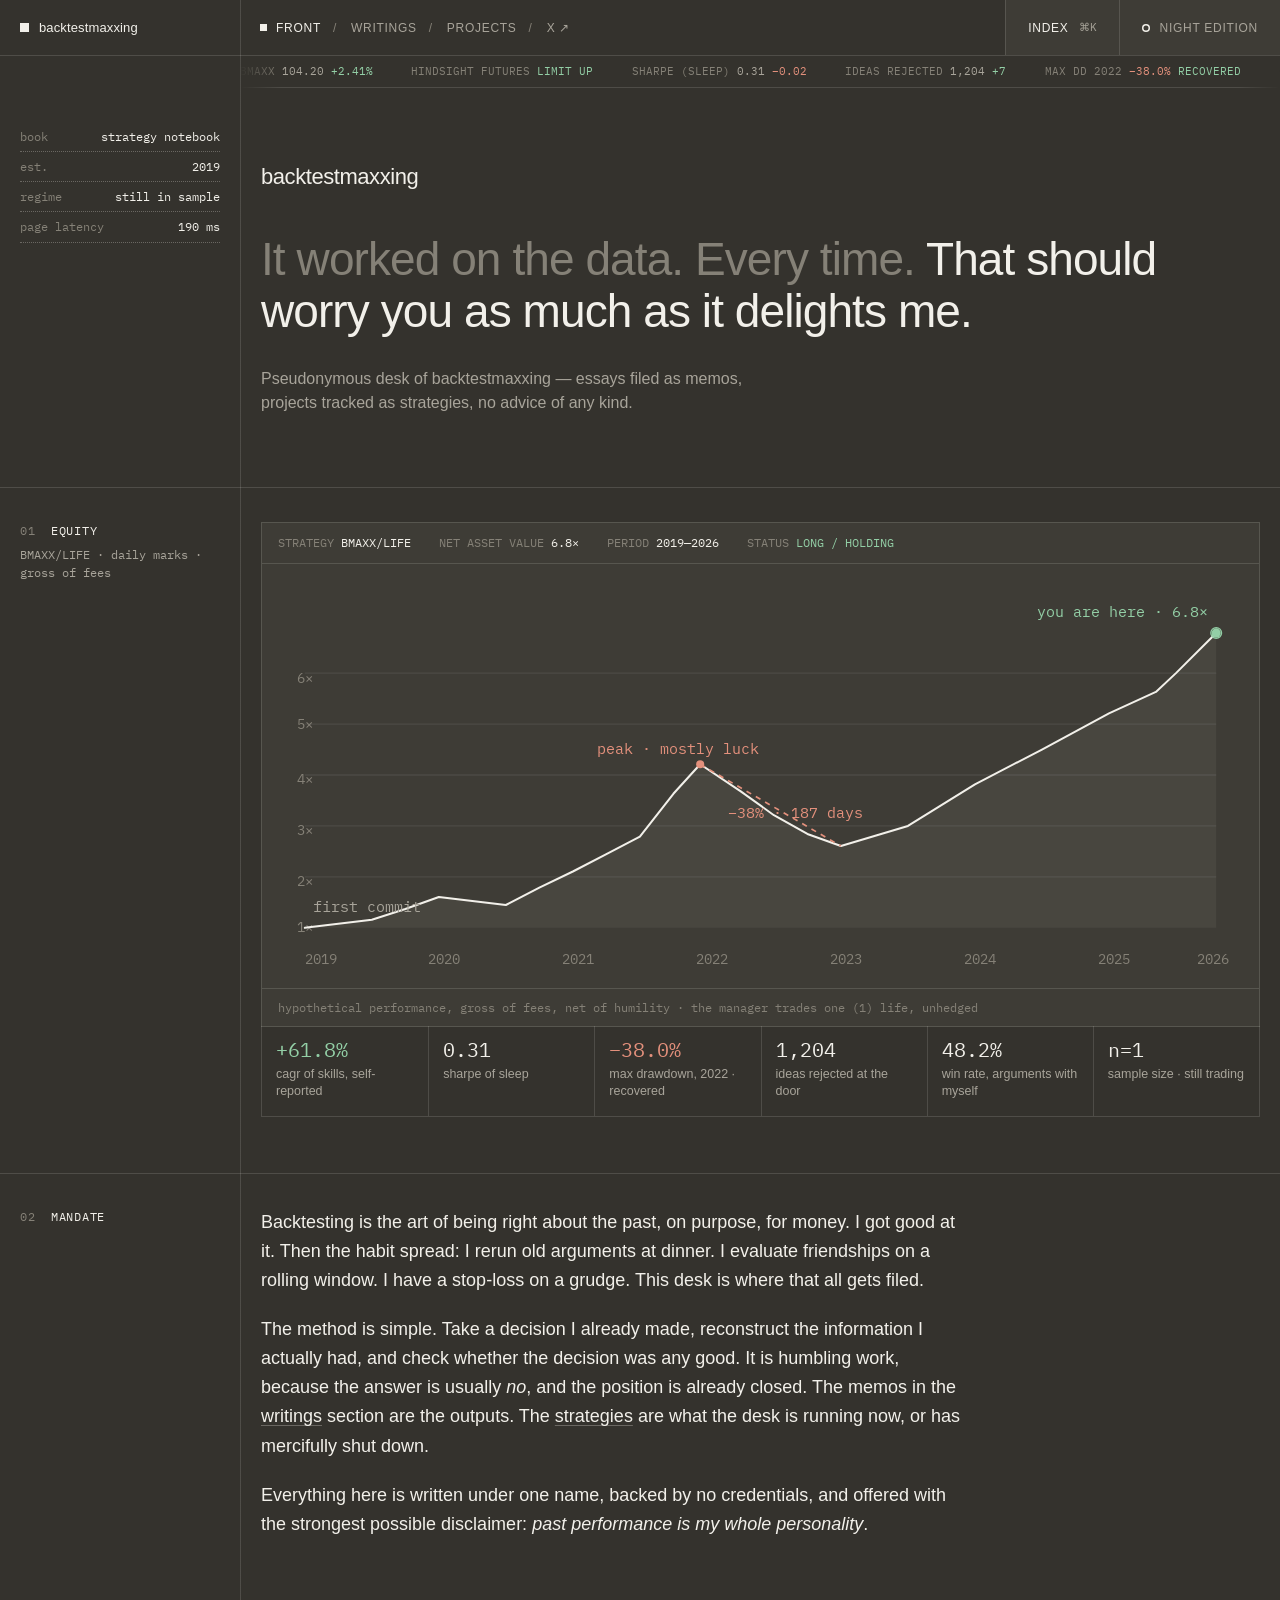
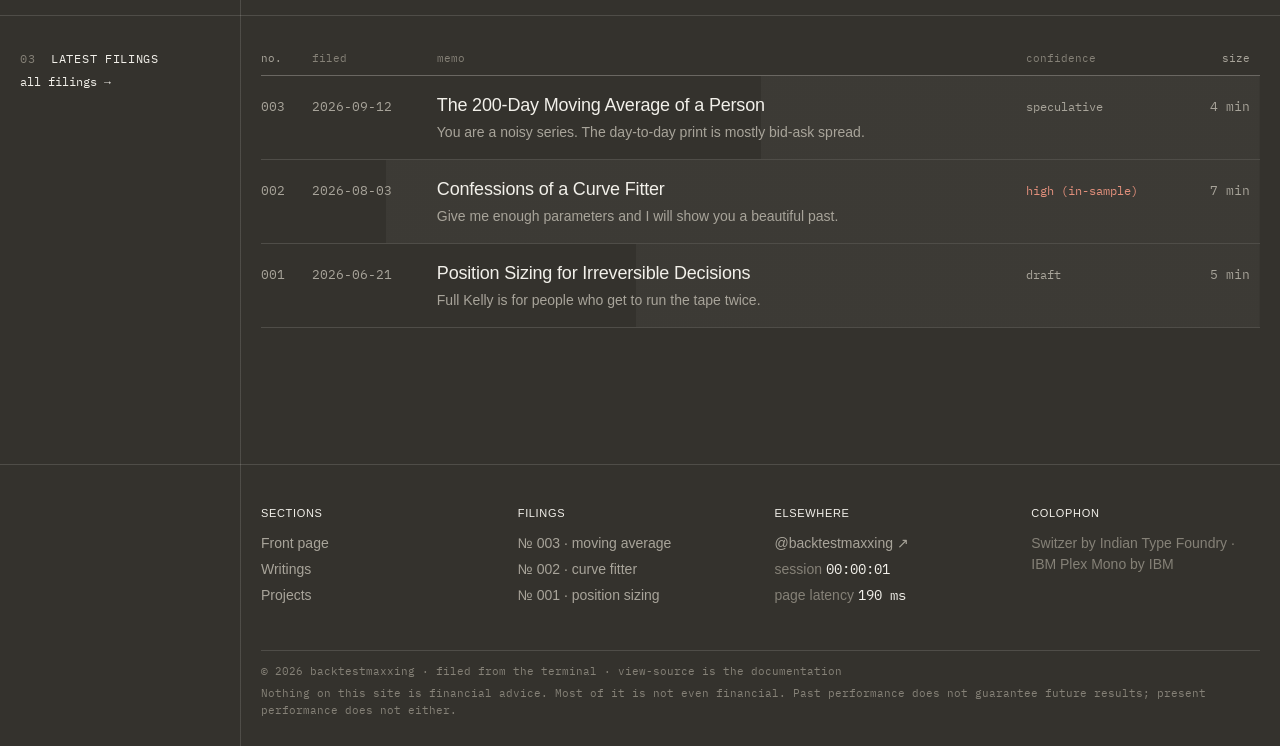
==== commit eab6fc0b: "Redesign as a quant's notebook after atalanta.tech Warm charcoal with a left rail split off by one h" ====
--- a/index.html
+++ b/index.html
@@ -1,33 +1,49 @@
 <!DOCTYPE html>
-<html lang="en" data-theme="paper">
+<html lang="en" data-theme="night">
 <head>
 <meta charset="utf-8">
 <meta name="viewport" content="width=device-width, initial-scale=1, viewport-fit=cover">
 <title>backtestmaxxing — it worked on the data</title>
 <meta name="description" content="A pseudonymous research desk. Essays filed as memos, projects tracked as strategies, everything tested on historical data first.">
-<meta name="theme-color" content="#ff4a2e">
+<meta name="theme-color" content="#34322d">
 <meta property="og:title" content="backtestmaxxing">
 <meta property="og:description" content="It worked on the data. Essays filed as memos, projects tracked as strategies.">
 <meta property="og:type" content="website">
 <meta property="og:url" content="https://backtestmaxxing.github.io/">
 <link rel="canonical" href="https://backtestmaxxing.github.io/">
-<link rel="icon" href="data:image/svg+xml,%3Csvg xmlns='http://www.w3.org/2000/svg' viewBox='0 0 32 32'%3E%3Crect width='32' height='32' fill='%23ff4a2e'/%3E%3Cpath d='M5 32 V12 h7 a6 6 0 0 1 0 12 h-7' fill='none' stroke='%230b0b0a' stroke-width='4'/%3E%3Ccircle cx='25' cy='9' r='3.5' fill='%23ecebe6'/%3E%3C/svg%3E">
+<link rel="icon" href="data:image/svg+xml,%3Csvg xmlns='http://www.w3.org/2000/svg' viewBox='0 0 32 32'%3E%3Crect width='32' height='32' fill='%2334322d'/%3E%3Cpath d='M6 24 L12 18 L16 21 L26 9' fill='none' stroke='%23f2f0ea' stroke-width='2.5'/%3E%3Crect x='23' y='6' width='6' height='6' fill='%23f2f0ea'/%3E%3C/svg%3E">
 <script>
 (function () {
-  var t = "paper";
-  try { if (localStorage.getItem("bm-theme") === "night") t = "night"; } catch (e) {}
+  var t = "night";
+  try { if (localStorage.getItem("bm-theme") === "paper") t = "paper"; } catch (e) {}
   document.documentElement.dataset.theme = t;
 })();
 </script>
-<link rel="preload" href="/fonts/schibsted-grotesk.woff2" as="font" type="font/woff2" crossorigin>
-<link rel="preload" href="/fonts/libre-caslon-text.woff2" as="font" type="font/woff2" crossorigin>
+<link rel="preload" href="/fonts/ibm-plex-mono-400.woff2" as="font" type="font/woff2" crossorigin>
+<link rel="preconnect" href="https://api.fontshare.com" crossorigin>
+<link rel="stylesheet" href="https://api.fontshare.com/v2/css?f[]=switzer@300,400,500,600,401&amp;display=swap">
 <link rel="stylesheet" href="/style.css">
 </head>
 <body>
 <a class="skip" href="#main">skip to content</a>
 
-<div class="ticker" aria-hidden="true">
-  <div class="ticker-track">
+
+<header class="top">
+  <a class="mark" href="/"><span class="sq" aria-hidden="true"></span>backtestmaxxing</a>
+  <nav class="nav" aria-label="site">
+    <a href="/">Front</a>
+    <a href="/writings/">Writings</a>
+    <a href="/projects/">Projects</a>
+    <a class="ext" href="https://x.com/backtestmaxxing" target="_blank" rel="noopener noreferrer">X&nbsp;↗</a>
+  </nav>
+  <div class="cells">
+    <button class="cell" id="cmdkOpen" type="button" aria-haspopup="dialog" aria-label="open the index (⌘K)">Index <kbd>⌘K</kbd></button>
+    <button class="cell toggle" id="themeToggle" type="button" aria-pressed="true" aria-label="switch edition" title="switch edition"><span class="dot" aria-hidden="true"></span><span class="lbl">night edition</span></button>
+  </div>
+</header>
+
+<div class="tape" aria-hidden="true">
+  <div class="tape-track">
     <span class="set">
       <span>BMAXX <b>104.20</b> <b class="up">+2.41%</b></span>
       <span>HINDSIGHT FUTURES <b class="up">LIMIT UP</b></span>
@@ -56,35 +72,31 @@
   </div>
 </div>
 
-<header class="masthead front">
-  <div class="wrap mast-bar">
-    <a class="brand" href="/">backtestmaxxing</a>
-    <nav class="mast-nav" aria-label="site">
-      <a href="/writings/">Writings</a>
-      <a href="/projects/">Projects</a>
-      <a class="ext" href="https://x.com/backtestmaxxing" target="_blank" rel="noopener noreferrer">X&nbsp;↗</a>
-      <button class="kbd" id="cmdkOpen" type="button" aria-haspopup="dialog" aria-label="open the index (⌘K)"><span>Index</span> <kbd>⌘K</kbd></button>
-      <button class="toggle" id="themeToggle" type="button" aria-pressed="false" aria-label="switch edition" title="switch edition">
-        <span class="dot" aria-hidden="true"></span><span class="lbl">day edition</span>
-      </button>
-    </nav>
-  </div>
-  <p class="mast-word" aria-hidden="true"><span>backtestmaxxing</span></p>
-</header>
-
-<main id="main" class="wrap">
-
-  <section class="hero">
-    <div class="hero-top">
-      <div>
-        <p class="kicker">strategy notebook · est. 2019 · still in sample</p>
-        <h1 class="lede">It worked on the data. <em>Every time.</em> That should worry you as much as it delights me.</h1>
-      </div>
-      <p class="sub">pseudonymous desk of <b>backtestmaxxing</b> — essays filed as memos, projects tracked as strategies, no advice of any kind.</p>
-    </div>
-    <div class="hero-body">
-
-    <figure class="sheet" role="img" aria-label="Equity curve of the backtestmaxxing strategy, 2019 to 2026. It rises from one to 6.8 times with a 38 percent drawdown through 2022.">
+<main id="main">
+
+  <section class="row hero">
+    <aside class="rail">
+      <dl class="kv">
+        <div><dt>book</dt><dd>strategy notebook</dd></div>
+        <div><dt>est.</dt><dd>2019</dd></div>
+        <div><dt>regime</dt><dd>still in sample</dd></div>
+        <div><dt>page latency</dt><dd class="lat">—</dd></div>
+      </dl>
+    </aside>
+    <div class="body">
+      <p class="name">backtestmaxxing</p>
+      <h1 class="lede"><span>It worked on the data. Every time.</span> That should worry you as much as it delights me.</h1>
+      <p class="sub">Pseudonymous desk of backtestmaxxing — essays filed as memos, projects tracked as strategies, no advice of any kind.</p>
+    </div>
+  </section>
+
+  <section class="row">
+    <aside class="rail">
+      <p class="label"><span>01</span> equity</p>
+      <p class="rail-note">BMAXX/LIFE · daily marks · gross of fees</p>
+    </aside>
+    <div class="body">
+    <figure class="sheet" id="equity" role="img" aria-label="Equity curve of the backtestmaxxing strategy, 2019 to 2026. It rises from one to 6.8 times with a 38 percent drawdown through 2022.">
       <div class="sheet-head">
         <span>STRATEGY <b>BMAXX/LIFE</b></span>
         <span>NET ASSET VALUE <b>6.8×</b></span>
@@ -93,18 +105,6 @@
       </div>
       <div class="sheet-fig">
         <svg viewBox="0 0 720 300" xmlns="http://www.w3.org/2000/svg" aria-hidden="true">
-          <defs>
-            <pattern id="dots" width="6" height="6" patternUnits="userSpaceOnUse">
-              <circle cx="3" cy="3" r="1.7" fill="var(--ink)"/>
-            </pattern>
-            <linearGradient id="fade" x1="0" y1="0" x2="0" y2="1">
-              <stop offset="0" stop-color="#fff" stop-opacity="0.9"/>
-              <stop offset="1" stop-color="#fff" stop-opacity="0"/>
-            </linearGradient>
-            <mask id="fademask">
-              <rect x="0" y="0" width="720" height="300" fill="url(#fade)"/>
-            </mask>
-          </defs>
           <!-- gridlines, v = 1..6 -->
           <line class="gridline" x1="20" y1="68"  x2="700" y2="68"/>
           <line class="gridline" x1="20" y1="106" x2="700" y2="106"/>
@@ -126,7 +126,7 @@
           <text class="axis" x="612" y="285">2025</text>
           <text class="axis" x="686" y="285">2026</text>
           <!-- equity -->
-          <path class="halftone" fill="url(#dots)" mask="url(#fademask)" d="M20 258 L70 252 L95 244 L120 235 L170 241 L195 228 L220 216 L245 203 L270 190 L295 158 L315 136 L345 156 L370 174 L395 188 L420 197 L470 182 L520 151 L570 125 L620 98 L655 82 L670 68 L700 38 L700 258 L20 258 Z"/>
+          <path class="area" d="M20 258 L70 252 L95 244 L120 235 L170 241 L195 228 L220 216 L245 203 L270 190 L295 158 L315 136 L345 156 L370 174 L395 188 L420 197 L470 182 L520 151 L570 125 L620 98 L655 82 L670 68 L700 38 L700 258 L20 258 Z"/>
           <path class="curve-path" d="M20 258 L70 252 L95 244 L120 235 L170 241 L195 228 L220 216 L245 203 L270 190 L295 158 L315 136 L345 156 L370 174 L395 188 L420 197 L470 182 L520 151 L570 125 L620 98 L655 82 L670 68 L700 38"/>
           <!-- 2022 drawdown -->
           <line x1="315" y1="136" x2="420" y2="197" stroke="var(--loss)" stroke-width="1.25" stroke-dasharray="4 4"/>
@@ -156,36 +156,54 @@
     </div>
   </section>
 
-  <section class="sect">
-    <h2 class="sect-h">The mandate</h2>
+  <section class="row">
+    <aside class="rail">
+      <p class="label"><span>02</span> mandate</p>
+    </aside>
+    <div class="body">
     <div class="prose">
       <p class="drop">Backtesting is the art of being right about the past, on purpose, for money. I got good at it. Then the habit spread: I rerun old arguments at dinner. I evaluate friendships on a rolling window. I have a stop-loss on a grudge. This desk is where that all gets filed.</p>
       <p>The method is simple. Take a decision I already made, reconstruct the information I actually had, and check whether the decision was any good. It is humbling work, because the answer is usually <em>no</em>, and the position is already closed. The memos in the <a href="/writings/">writings</a> section are the outputs. The <a href="/projects/">strategies</a> are what the desk is running now, or has mercifully shut down.</p>
       <p>Everything here is written under one name, backed by no credentials, and offered with the strongest possible disclaimer: <em>past performance is my whole personality</em>.</p>
     </div>
-  </section>
-
-  <section class="sect">
-    <h2 class="sect-h">Latest filings <a href="/writings/">all filings →</a></h2>
-    <div class="filings">
-      <a class="filing" href="/writings/moving-average/">
-        <span class="f-no">№ 003 · 2026-09-12</span>
-        <span class="f-title">The 200-Day Moving Average of a Person</span>
-        <span class="chip">speculative</span>
-        <span class="f-sub">You are a noisy series. The day-to-day print is mostly bid-ask spread.</span>
-      </a>
-      <a class="filing" href="/writings/curve-fitter/">
-        <span class="f-no">№ 002 · 2026-08-03</span>
-        <span class="f-title">Confessions of a Curve Fitter</span>
-        <span class="chip warm">high (in-sample)</span>
-        <span class="f-sub">Give me enough parameters and I will show you a beautiful past.</span>
-      </a>
-      <a class="filing" href="/writings/position-sizing/">
-        <span class="f-no">№ 001 · 2026-06-21</span>
-        <span class="f-title">Position Sizing for Irreversible Decisions</span>
-        <span class="chip">draft</span>
-        <span class="f-sub">Full Kelly is for people who get to run the tape twice.</span>
-      </a>
+    </div>
+  </section>
+
+  <section class="row">
+    <aside class="rail">
+      <p class="label"><span>03</span> latest filings</p>
+      <p class="rail-note"><a href="/writings/">all filings →</a></p>
+    </aside>
+    <div class="body">
+    <table class="book">
+      <caption class="sr">Filings, newest first</caption>
+      <thead>
+        <tr><th class="num">no.</th><th class="t-date">filed</th><th>memo</th><th class="t-conf">confidence</th><th class="num t-size">size</th></tr>
+      </thead>
+      <tbody>
+      <tr style="--size:0.500">
+        <td class="num">003</td>
+        <td class="num t-date">2026-09-12</td>
+        <td class="t-memo"><a href="/writings/moving-average/">The 200-Day Moving Average of a Person</a><span class="t-sub">You are a noisy series. The day-to-day print is mostly bid-ask spread.</span></td>
+        <td class="t-conf"><span>speculative</span></td>
+        <td class="num t-size">4&nbsp;min</td>
+      </tr>
+      <tr style="--size:0.875">
+        <td class="num">002</td>
+        <td class="num t-date">2026-08-03</td>
+        <td class="t-memo"><a href="/writings/curve-fitter/">Confessions of a Curve Fitter</a><span class="t-sub">Give me enough parameters and I will show you a beautiful past.</span></td>
+        <td class="t-conf"><span class="down">high (in-sample)</span></td>
+        <td class="num t-size">7&nbsp;min</td>
+      </tr>
+      <tr style="--size:0.625">
+        <td class="num">001</td>
+        <td class="num t-date">2026-06-21</td>
+        <td class="t-memo"><a href="/writings/position-sizing/">Position Sizing for Irreversible Decisions</a><span class="t-sub">Full Kelly is for people who get to run the tape twice.</span></td>
+        <td class="t-conf"><span>draft</span></td>
+        <td class="num t-size">5&nbsp;min</td>
+      </tr>
+      </tbody>
+    </table>
     </div>
   </section>
 
@@ -210,10 +228,11 @@
         <p class="foot-h">elsewhere</p>
         <a href="https://x.com/backtestmaxxing" target="_blank" rel="noopener noreferrer">@backtestmaxxing ↗</a>
         <span>session <b id="clock">00:00:00</b></span>
+        <span>page latency <b class="lat">—</b></span>
       </div>
       <div>
         <p class="foot-h">colophon</p>
-        <span>Schibsted Grotesk · Libre Caslon Text · Necto Mono by Collletttivo</span>
+        <span>Switzer by Indian Type Foundry · IBM Plex Mono by IBM</span>
       </div>
     </div>
     <div class="foot-grid">
@@ -221,7 +240,6 @@
     </div>
     <p class="foot-note">Nothing on this site is financial advice. Most of it is not even financial. Past performance does not guarantee future results; present performance does not either.</p>
   </div>
-  <p class="foot-mark" aria-hidden="true">backtestmaxxing</p>
 </footer>
 
 <dialog class="cmdk" id="cmdk" aria-label="site index">
--- a/style.css
+++ b/style.css
@@ -1,489 +1,358 @@
-/* backtestmaxxing — a vermilion block, a cropped name, an off-white page.
-   After jasonpontin.com (via minimal.gallery).
-   Schibsted Grotesk and Libre Caslon Text (OFL), Necto Mono by Collletttivo (OFL). */
-
-@font-face { font-family: "Schibsted Grotesk"; src: url("/fonts/schibsted-grotesk.woff2") format("woff2"); font-weight: 400 900; font-display: swap; }
-@font-face { font-family: "Necto Mono"; src: url("/fonts/necto-mono.woff2") format("woff2"); font-weight: 400; font-display: swap; }
-@font-face { font-family: "Libre Caslon Text"; src: url("/fonts/libre-caslon-text.woff2") format("woff2"); font-weight: 400; font-display: swap; }
-@font-face { font-family: "Libre Caslon Text"; src: url("/fonts/libre-caslon-text-italic.woff2") format("woff2"); font-weight: 400; font-style: italic; font-display: swap; }
-@font-face { font-family: "Libre Caslon Text"; src: url("/fonts/libre-caslon-text-700.woff2") format("woff2"); font-weight: 700; font-display: swap; }
+/* backtestmaxxing — a quant's notebook.
+   After atalanta.tech: warm charcoal, a left rail split off by one full-height hairline,
+   a light two-tone sentence instead of a headline, "/" navigation with a square marker.
+   Switzer comes from Fontshare's CDN; IBM Plex Mono (OFL) is self-hosted in /fonts. */
+
+@font-face { font-family: "IBM Plex Mono"; src: url("/fonts/ibm-plex-mono-400.woff2") format("woff2"); font-weight: 400; font-display: swap; }
+@font-face { font-family: "IBM Plex Mono"; src: url("/fonts/ibm-plex-mono-500.woff2") format("woff2"); font-weight: 500; font-display: swap; }
 
 :root {
-  --sans: "Schibsted Grotesk", "Helvetica Neue", Arial, sans-serif;
-  --serif: "Libre Caslon Text", Georgia, serif;
-  --mono: "Necto Mono", ui-monospace, monospace;
-  --wrap: 1360px;
-  --gut: clamp(0px, 15vw, 220px);
+  --sans: "Switzer", "Helvetica Neue", Arial, sans-serif;
+  --mono: "IBM Plex Mono", ui-monospace, "SFMono-Regular", Menlo, monospace;
+  --rail: 240px;
+  --pad: 20px;
+  --measure: 700px;
   --ease: cubic-bezier(0.2, 0.7, 0.1, 1);
-  --red: #ff4a2e;
-  --black: #0b0b0a;
-}
-
-/* Day edition: off-white page, ink, vermilion. Green only for gains. */
-:root,
+}
+
+[data-theme="night"] {
+  color-scheme: dark;
+  --bg: #34322d;
+  --bg2: #3e3c36;
+  --bg3: #46443d;
+  --ink: #f2f0ea;
+  --accent: #f2f0ea;
+  --muted: #a8a49a;
+  --dim: #858177;
+  --hair: rgba(242, 240, 234, 0.14);
+  --hair2: rgba(242, 240, 234, 0.28);
+  --gain: #93cfa6;
+  --loss: #e3907c;
+  --grid: rgba(242, 240, 234, 0.08);
+  --depth: rgba(242, 240, 234, 0.045);
+}
 [data-theme="paper"] {
-  --bg: #ecebe6;
-  --bg2: #e1dfd8;
-  --ink: #0b0b0a;
-  --muted: #6b6963;
-  --hair: rgba(11, 11, 10, 0.16);
-  --grid: rgba(11, 11, 10, 0.1);
-  --gain: #0f7a4c;
-  --loss: #e23a1f;
-  --accent: var(--red);
-  --foot: #0b0b0a;
-  --foot-ink: #ecebe6;
   color-scheme: light;
-}
-
-/* Night edition: the page goes dark, the block stays vermilion. */
-[data-theme="night"] {
-  --bg: #0e0d0c;
-  --bg2: #1b1a18;
-  --ink: #ecebe6;
-  --muted: #9a978f;
-  --hair: rgba(236, 235, 230, 0.16);
-  --grid: rgba(236, 235, 230, 0.09);
-  --gain: #4fd394;
-  --loss: #ff6a52;
-  --accent: var(--red);
-  --foot: #1b1a18;
-  --foot-ink: #ecebe6;
-  color-scheme: dark;
+  --bg: #f1efe9;
+  --bg2: #e7e4dc;
+  --bg3: #dcd8ce;
+  --ink: #23221f;
+  --accent: #23221f;
+  --muted: #6b675f;
+  --dim: #8a867c;
+  --hair: rgba(35, 34, 31, 0.14);
+  --hair2: rgba(35, 34, 31, 0.3);
+  --gain: #2e7a4a;
+  --loss: #b2452f;
+  --grid: rgba(35, 34, 31, 0.08);
+  --depth: rgba(35, 34, 31, 0.035);
 }
 
 *, *::before, *::after { box-sizing: border-box; }
 html { -webkit-text-size-adjust: 100%; scroll-behavior: smooth; }
 body {
   margin: 0;
-  background: var(--bg);
+  min-height: 100vh;
+  background:
+    linear-gradient(var(--hair), var(--hair)) var(--rail) 0 / 1px 100% no-repeat,
+    var(--bg);
   color: var(--ink);
   font-family: var(--sans);
-  font-size: 17px;
-  line-height: 1.55;
+  font-size: 16px;
+  line-height: 1.5;
+  font-variant-numeric: tabular-nums;
   -webkit-font-smoothing: antialiased;
-  transition: background-color 0.4s var(--ease), color 0.4s var(--ease);
-}
-::selection { background: var(--red); color: var(--black); }
+  transition: background-color 0.3s, color 0.3s;
+}
+::selection { background: var(--ink); color: var(--bg); }
 a { color: inherit; }
-b, strong { font-weight: 700; }
+b, strong { font-weight: 600; }
 .up { color: var(--gain); }
 .down { color: var(--loss); }
-
-.wrap { width: min(var(--wrap), 100% - 40px); margin-inline: auto; }
-
-.skip {
-  position: absolute; left: 12px; top: -60px; z-index: 300;
-  padding: 8px 14px; background: var(--black); color: #fff;
-  font-size: 14px; font-weight: 600; text-decoration: none;
-}
+.sr { position: absolute; width: 1px; height: 1px; overflow: hidden; clip: rect(0 0 0 0); white-space: nowrap; }
+
+.skip { position: absolute; left: 12px; top: -60px; z-index: 30; padding: 8px 12px; background: var(--ink); color: var(--bg); text-decoration: none; }
 .skip:focus { top: 12px; }
-:focus-visible { outline: 2px solid var(--red); outline-offset: 3px; }
-
-/* Small bold label, as on the featured-essay block. */
-.kicker {
-  margin: 0 0 18px;
-  font-size: 15px;
-  font-weight: 700;
-  letter-spacing: -0.005em;
-}
-
-/* ---------------- ticker ---------------- */
-
-.ticker {
+:focus-visible { outline: 1px solid var(--ink); outline-offset: 3px; }
+
+/* ---------------- top bar ---------------- */
+
+.top {
+  display: grid;
+  grid-template-columns: var(--rail) 1fr auto;
+  align-items: stretch;
+  min-height: 56px;
+  border-bottom: 1px solid var(--hair);
+  font-size: 12px;
+  font-weight: 500;
+  letter-spacing: 0.06em;
+  text-transform: uppercase;
+}
+.mark {
+  display: flex; align-items: center; gap: 10px;
+  padding: 0 var(--pad);
+  font-size: 13px; letter-spacing: 0.01em; text-transform: none;
+  text-decoration: none;
+}
+.mark .sq { width: 9px; height: 9px; background: var(--ink); }
+.nav { display: flex; align-items: center; flex-wrap: wrap; gap: 4px 0; padding: 0 var(--pad); color: var(--muted); }
+.nav a { text-decoration: none; }
+.nav a::before { content: "/"; margin: 0 14px 0 12px; color: var(--dim); }
+.nav a:first-child::before { margin-left: 0; }
+.nav a:hover, .nav a[aria-current="page"] { color: var(--ink); }
+.nav a[aria-current="page"]::before { content: ""; display: inline-block; width: 7px; height: 7px; margin-bottom: 1px; margin-right: 9px; background: var(--ink); vertical-align: middle; }
+.cells { display: flex; }
+.cell {
+  display: flex; align-items: center; gap: 10px;
+  padding: 0 22px;
+  border: 0; border-left: 1px solid var(--hair);
+  background: var(--bg2); color: var(--ink);
+  font: inherit; letter-spacing: inherit; text-transform: inherit;
+  cursor: pointer;
+}
+.cell:hover { background: var(--bg3); }
+kbd { font-family: var(--mono); font-size: 11px; font-weight: 400; color: var(--muted); letter-spacing: 0; }
+.toggle .dot { width: 8px; height: 8px; border-radius: 50%; box-shadow: inset 0 0 0 1.5px var(--ink); }
+[data-theme="paper"] .toggle .dot { background: var(--ink); }
+.toggle .lbl { color: var(--muted); }
+
+/* the tape: what used to be a ticker, now a quiet status line */
+.tape {
+  margin-left: var(--rail);
   overflow: hidden;
-  white-space: nowrap;
-  background: var(--black);
-  color: #ecebe6;
-  font-family: var(--mono);
-  font-size: 12px;
-  letter-spacing: 0.03em;
-  padding-top: env(safe-area-inset-top);
-  user-select: none;
-}
-.ticker-track { display: inline-flex; animation: tape 80s linear infinite; will-change: transform; }
-.ticker .set { display: inline-flex; gap: 2.6rem; padding: 6px 2.6rem 6px 0; }
-.ticker:hover .ticker-track { animation-play-state: paused; }
-.ticker b { font-weight: 400; }
-.ticker .up { color: #6fe0a6; }
-.ticker .down { color: var(--red); }
-@keyframes tape { to { transform: translate3d(-50%, 0, 0); } }
-
-/* ---------------- the vermilion block ---------------- */
-
-.masthead {
-  position: relative;
-  overflow: hidden;
-  background: var(--red);
-  color: var(--black);
-}
-.mast-bar {
-  position: relative;
-  z-index: 2;
-  display: flex;
-  justify-content: space-between;
-  align-items: center;
-  gap: 16px;
-  padding: 20px 0;
-}
-.brand { font-size: 15px; font-weight: 700; letter-spacing: -0.01em; text-decoration: none; }
-.mast-nav { display: flex; align-items: center; gap: 22px; font-size: 15px; font-weight: 700; }
-.mast-nav > a { text-decoration: none; position: relative; }
-.mast-nav > a::after {
-  content: ""; position: absolute; left: 0; right: 0; bottom: -3px; height: 2px;
-  background: currentColor; transform: scaleX(0); transform-origin: left;
-  transition: transform 0.3s var(--ease);
-}
-.mast-nav > a:hover::after, .mast-nav > a[aria-current="page"]::after { transform: scaleX(1); }
-.mast-nav button {
-  display: inline-flex; align-items: center; gap: 7px;
-  padding: 0; border: 0; background: none; color: inherit;
-  font: inherit; cursor: pointer;
-}
-.mast-nav button:hover { text-decoration: underline; text-underline-offset: 4px; text-decoration-thickness: 2px; }
-kbd { font-family: var(--mono); font-size: 11px; font-weight: 400; padding: 1px 5px; border: 1px solid currentColor; border-radius: 3px; }
-.toggle .dot { width: 11px; height: 11px; border-radius: 50%; background: var(--black); transition: background-color 0.3s; }
-[data-theme="night"] .toggle .dot { background: transparent; box-shadow: inset 0 0 0 2px var(--black); }
-
-/* The name, cropped by the fold. */
-.mast-word {
-  margin: 0;
-  height: clamp(64px, 11vw, 160px);
-  white-space: nowrap;
-  text-align: center;
-  font-weight: 800;
-  font-size: 12.4vw;
-  line-height: 1;
-  letter-spacing: -0.065em;
-  user-select: none;
-}
-.mast-word span { display: inline-block; animation: surface 1.1s var(--ease) both; }
-@keyframes surface { from { transform: translateY(0.5em); } }
-.masthead.front .mast-word { height: clamp(150px, 27vw, 400px); display: flex; align-items: flex-end; justify-content: center; overflow: hidden; }
-.masthead.front .mast-word span { margin-bottom: -0.27em; }
-.masthead:not(.front) .mast-word { overflow: hidden; display: flex; align-items: flex-end; justify-content: center; }
-.masthead:not(.front) .mast-word span { margin-bottom: -0.42em; }
-
-main { padding-bottom: 96px; }
-
-/* The red dot sits in the left gutter, like a page marker. */
-.hero-top, .memo-head, .sect-h { position: relative; }
-.hero-top::before, .memo-head::before, .sect-h::before {
-  content: "";
-  position: absolute;
-  left: calc(-1 * var(--gut));
-  top: 2px;
-  width: 22px; height: 22px; border-radius: 50%;
-  background: var(--red);
-}
-.hero, .memo-head, .sect, .lost { margin-left: var(--gut); }
-
-/* ---------------- load motion ---------------- */
-
-@keyframes rise { from { opacity: 0; transform: translateY(18px); } to { opacity: 1; transform: none; } }
-.hero-top > *, .hero-body, .memo-head > *, .lost > * { animation: rise 0.9s var(--ease) both; }
-.hero-top > :nth-child(2), .memo-head > :nth-child(2), .lost > :nth-child(2) { animation-delay: 0.1s; }
-.hero-body, .memo-head > :nth-child(3), .lost > :nth-child(3) { animation-delay: 0.2s; }
-.memo-head > :nth-child(n+4), .lost > :nth-child(n+4) { animation-delay: 0.3s; }
-
-/* ---------------- front page ---------------- */
-
-.hero { padding-top: 110px; }
-.hero-top { max-width: 980px; }
-.lede {
-  margin: 0;
-  color: var(--red);
-  font-weight: 700;
-  font-size: clamp(42px, 6.2vw, 92px);
-  line-height: 0.98;
-  letter-spacing: -0.045em;
-  text-wrap: balance;
-}
-.lede em { font-style: normal; color: var(--ink); }
-.sub {
-  max-width: 520px;
-  margin: 30px 0 0;
-  font-family: var(--serif);
-  font-size: 19px;
-  line-height: 1.5;
-}
-.sub b { font-family: var(--sans); }
-
-.hero-body {
-  display: grid;
-  grid-template-columns: minmax(0, 7fr) minmax(0, 3fr);
-  gap: 56px;
-  padding-top: 90px;
-}
-
-.sheet { margin: 0; }
-.sheet-head, .memo-meta {
-  display: flex;
-  flex-wrap: wrap;
-  gap: 6px 26px;
-  padding: 10px 0;
-  border-top: 2px solid var(--ink);
   border-bottom: 1px solid var(--hair);
   font-family: var(--mono);
-  font-size: 12px;
-  letter-spacing: 0.04em;
-  color: var(--muted);
-}
-.sheet-head b, .memo-meta b { font-weight: 400; color: var(--ink); }
-.sheet-head b.up, .memo-meta b.up { color: var(--gain); }
-.sheet-head b.down, .memo-meta b.down { color: var(--loss); }
-.sheet-fig { padding: 18px 0 6px; }
+  font-size: 11px;
+  color: var(--dim);
+  white-space: nowrap;
+  -webkit-mask-image: linear-gradient(90deg, transparent, #000 4%, #000 96%, transparent);
+          mask-image: linear-gradient(90deg, transparent, #000 4%, #000 96%, transparent);
+}
+.tape-track { display: inline-flex; animation: tape 160s linear infinite; will-change: transform; }
+.tape .set { display: inline-flex; gap: 2.4rem; padding: 7px 2.4rem 7px 0; }
+.tape:hover .tape-track { animation-play-state: paused; }
+.tape b { font-weight: 400; color: var(--muted); }
+.tape .up { color: var(--gain); }
+.tape .down { color: var(--loss); }
+@keyframes tape { to { transform: translate3d(-50%, 0, 0); } }
+
+/* ---------------- rows: rail + body ---------------- */
+
+main { padding-bottom: 80px; }
+.row { display: grid; grid-template-columns: var(--rail) minmax(0, 1fr); border-bottom: 1px solid var(--hair); }
+.row > .rail { padding: 34px var(--pad); font-family: var(--mono); font-size: 11.5px; color: var(--muted); }
+.row > .body { padding: 34px var(--pad) 56px calc(var(--pad) + 1px); min-width: 0; max-width: 1080px; }
+main > .row:last-child { border-bottom: 0; }
+
+.label { margin: 0 0 6px; color: var(--ink); text-transform: uppercase; letter-spacing: 0.06em; }
+.label span { color: var(--dim); margin-right: 8px; }
+.rail-note { margin: 0; line-height: 1.6; }
+.rail-note a { text-decoration: none; color: var(--ink); }
+.rail-note a:hover { text-decoration: underline; text-underline-offset: 3px; }
+
+.kv { margin: 0; }
+.kv > div, .memo-meta > span {
+  display: flex; justify-content: space-between; gap: 12px;
+  padding: 6px 0;
+  border-bottom: 1px dotted var(--hair2);
+}
+.kv dt { color: var(--dim); }
+.kv dd { margin: 0; color: var(--ink); text-align: right; }
+.kv dd.up { color: var(--gain); }
+.kv dd.down { color: var(--loss); }
+.memo-meta { position: sticky; top: 20px; }
+.memo-meta > span { color: var(--dim); text-transform: lowercase; }
+.memo-meta b { font-weight: 400; color: var(--ink); text-align: right; text-transform: none; }
+.memo-meta b.up { color: var(--gain); }
+.memo-meta b.down { color: var(--loss); }
+
+.kicker { margin: 0 0 14px; font-family: var(--mono); font-size: 11.5px; color: var(--muted); }
+
+/* ---------------- front page ---------------- */
+
+.hero > .body { padding-top: 72px; padding-bottom: 72px; }
+.name { margin: 0 0 40px; font-size: 22px; font-weight: 500; letter-spacing: -0.02em; }
+.lede {
+  max-width: 900px;
+  margin: 0;
+  font-size: clamp(30px, 3.6vw, 46px);
+  font-weight: 300;
+  line-height: 1.14;
+  letter-spacing: -0.02em;
+}
+.lede span { color: var(--dim); }
+.sub { max-width: 520px; margin: 30px 0 0; color: var(--muted); font-size: 16px; font-weight: 500; }
+
+.sheet { margin: 0; border: 1px solid var(--hair); background: var(--bg2); }
+.sheet-head {
+  display: flex; flex-wrap: wrap; gap: 6px 28px;
+  padding: 11px 16px;
+  border-bottom: 1px solid var(--hair);
+  font-family: var(--mono); font-size: 11.5px; color: var(--dim);
+}
+.sheet-head b { font-weight: 400; color: var(--ink); }
+.sheet-head b.up { color: var(--gain); }
+.sheet-fig { padding: 18px 16px 4px; }
 .sheet-fig svg { display: block; width: 100%; height: auto; overflow: visible; }
-.sheet-foot { padding-top: 10px; border-top: 1px solid var(--hair); font-family: var(--serif); font-size: 14px; font-style: italic; color: var(--muted); }
-
-.halftone { opacity: 0.55; }
+.sheet-foot { padding: 10px 16px; border-top: 1px solid var(--hair); font-family: var(--mono); font-size: 11.5px; color: var(--dim); }
+.area { fill: var(--ink); opacity: 0.05; }
 .curve-path {
   fill: none;
-  stroke: var(--red);
-  stroke-width: 3;
+  stroke: var(--ink);
+  stroke-width: 1.5;
   stroke-linejoin: round;
   stroke-linecap: round;
-  stroke-dasharray: 2600;
-  stroke-dashoffset: 2600;
-  animation: draw 2.6s cubic-bezier(0.65, 0, 0.2, 1) 0.4s forwards;
+  stroke-dasharray: 1400;
+  stroke-dashoffset: 1400;
+  animation: draw 2.2s var(--ease) 0.2s forwards;
 }
 @keyframes draw { to { stroke-dashoffset: 0; } }
-.anno { font-family: var(--mono); font-size: 12px; fill: var(--muted); }
+.anno { font-family: var(--mono); font-size: 11px; fill: var(--muted); }
 .anno.up { fill: var(--gain); }
 .anno.down { fill: var(--loss); }
-.pulse { fill: none; stroke: var(--gain); animation: ping 2.2s ease-out infinite; }
-@keyframes ping { 0% { r: 4; opacity: 0.85; } 100% { r: 15; opacity: 0; } }
-.axis { font-family: var(--mono); font-size: 11px; fill: var(--muted); }
+.pulse { fill: none; stroke: var(--gain); animation: ping 2.4s ease-out infinite; }
+@keyframes ping { 0% { r: 4; opacity: 0.8; } 100% { r: 13; opacity: 0; } }
+.axis { font-family: var(--mono); font-size: 10.5px; fill: var(--dim); }
 .gridline { stroke: var(--grid); stroke-width: 1; }
 
-.stats { display: flex; flex-direction: column; border-top: 2px solid var(--ink); }
-.stat { display: grid; gap: 2px; padding: 12px 0 13px; border-bottom: 1px solid var(--hair); }
-.stat .v { font-weight: 700; font-size: 34px; line-height: 1; letter-spacing: -0.04em; }
-.stat .k { font-size: 13px; color: var(--muted); }
-
-/* ---------------- sections ---------------- */
-
-.sect { padding-top: 110px; }
-.sect-h {
-  display: flex;
-  justify-content: space-between;
-  align-items: baseline;
-  gap: 16px;
-  margin: 0 0 28px;
-  font-size: 15px;
-  font-weight: 700;
-  letter-spacing: -0.005em;
-}
-.sect-h::before { top: 0; }
-.sect-h a { text-decoration: none; }
-.sect-h a:hover { color: var(--red); }
-
-.prose { max-width: 680px; font-family: var(--serif); font-size: 19px; line-height: 1.62; }
+.stats { display: grid; grid-template-columns: repeat(6, minmax(0, 1fr)); margin-top: -1px; border: 1px solid var(--hair); border-top: 0; }
+.stat { display: grid; align-content: start; gap: 6px; padding: 14px 14px 16px; border-left: 1px solid var(--hair); }
+.stat:first-child { border-left: 0; }
+.stat .v { font-family: var(--mono); font-size: 20px; line-height: 1; }
+.stat .k { font-size: 12.5px; line-height: 1.35; color: var(--muted); }
+
+/* ---------------- the book: memos as an order book ---------------- */
+
+.book { width: 100%; border-collapse: collapse; font-size: 15px; }
+.book th {
+  padding: 0 14px 9px 0;
+  border-bottom: 1px solid var(--hair2);
+  font-family: var(--mono); font-size: 11px; font-weight: 400; color: var(--dim);
+  text-align: left; text-transform: lowercase;
+}
+.book td { padding: 16px 14px 16px 0; border-bottom: 1px solid var(--hair); vertical-align: baseline; }
+.book .num { font-family: var(--mono); font-size: 12.5px; color: var(--muted); white-space: nowrap; }
+.book th.num { font-size: 11px; }
+.book .t-size { text-align: right; padding-right: 10px; }
+.book tbody tr {
+  position: relative;
+  background: linear-gradient(var(--depth), var(--depth)) right / calc(var(--size, 0) * 100%) 100% no-repeat;
+}
+.t-memo a { font-size: 18px; font-weight: 500; letter-spacing: -0.01em; text-decoration: none; }
+.t-memo a::after { content: ""; position: absolute; inset: 0; }
+.t-sub { display: block; margin-top: 3px; font-size: 14px; color: var(--muted); }
+.t-conf { font-family: var(--mono); font-size: 12px; color: var(--muted); white-space: nowrap; }
+.book tbody tr:hover { background-color: var(--bg2); }
+.book tbody tr:hover .t-memo a { text-decoration: underline; text-underline-offset: 4px; text-decoration-thickness: 1px; }
+
+/* ---------------- memo pages ---------------- */
+
+.memo > .body { padding-top: 56px; }
+.memo h1 { max-width: 860px; margin: 0 0 34px; font-size: clamp(30px, 3.4vw, 44px); font-weight: 300; line-height: 1.1; letter-spacing: -0.02em; }
+
+.prose { max-width: var(--measure); font-size: 18px; line-height: 1.62; }
 .prose p { margin: 0 0 1.1em; hyphens: auto; }
-.prose a {
-  text-decoration: underline;
-  text-decoration-thickness: 1.5px;
-  text-underline-offset: 3px;
-  text-decoration-color: var(--red);
-  transition: color 0.2s;
-}
-.prose a:hover { color: var(--red); }
-.drop::first-letter {
-  float: left;
-  margin: 4px 10px 0 0;
-  font-family: var(--sans);
-  font-weight: 800;
-  font-size: 4.3em;
-  line-height: 0.8;
-  letter-spacing: -0.04em;
-  color: var(--red);
-}
-.prose h2 {
-  margin: 1.9em 0 0.5em;
-  font-family: var(--sans);
-  font-size: 32px;
-  line-height: 1.05;
-  letter-spacing: -0.035em;
-}
-.prose blockquote { margin: 1.8em 0; padding: 0; }
-.prose blockquote p {
-  margin: 0;
-  color: var(--red);
-  font-family: var(--sans);
-  font-weight: 700;
-  font-size: clamp(28px, 3.4vw, 44px);
-  line-height: 1.02;
-  letter-spacing: -0.04em;
-  text-wrap: balance;
-}
+.prose a { text-decoration-color: var(--hair2); text-underline-offset: 3px; text-decoration-thickness: 1px; }
+.prose a:hover { text-decoration-color: var(--ink); }
+.prose h2 { margin: 2.2em 0 0.7em; font-size: 22px; font-weight: 500; letter-spacing: -0.01em; }
+.prose blockquote { margin: 1.8em 0; padding: 4px 0 4px 20px; border-left: 1px solid var(--ink); }
+.prose blockquote p { margin: 0; font-size: 21px; font-weight: 300; line-height: 1.4; }
+.prose em { font-style: italic; }
+.drop::first-line { font-weight: 500; }
 code { font-family: var(--mono); font-size: 0.82em; padding: 1px 5px; background: var(--bg2); }
 
-/* ---------------- filings list ---------------- */
-
-.filings { border-top: 2px solid var(--ink); }
-.filing {
-  display: grid;
-  grid-template-columns: 190px minmax(0, 1fr) auto;
-  grid-template-areas: "no title chip" "no sub chip";
-  gap: 6px 32px;
-  align-items: baseline;
-  padding: 28px 0;
-  border-bottom: 1px solid var(--hair);
-  text-decoration: none;
-}
-.f-no { grid-area: no; font-family: var(--mono); font-size: 12.5px; color: var(--muted); }
-.f-title {
-  grid-area: title;
-  font-weight: 700;
-  font-size: clamp(26px, 3vw, 42px);
-  line-height: 1;
-  letter-spacing: -0.04em;
-  transition: color 0.25s, transform 0.4s var(--ease);
-}
-.filing:hover .f-title { color: var(--red); transform: translateX(10px); }
-.f-sub { grid-area: sub; font-family: var(--serif); font-style: italic; color: var(--muted); }
-.filing .chip { grid-area: chip; align-self: center; }
-
-.chip {
-  display: inline-block;
-  padding: 3px 10px;
-  border: 1.5px solid currentColor;
-  border-radius: 999px;
-  font-size: 12px;
-  font-weight: 600;
-  white-space: nowrap;
-  color: var(--muted);
-}
-.chip.warm { color: var(--red); }
-.chip.live { color: var(--gain); }
-.chip.dead { color: var(--loss); text-decoration: line-through; }
-
-/* ---------------- memo and index pages ---------------- */
-
-.memo-head { padding-top: 96px; }
-.memo-head::before { top: 96px; }
-.memo-head > .kicker { margin-bottom: 22px; }
-.memo-head > h1 {
-  max-width: 14ch;
-  margin: 0 0 40px;
-  color: var(--red);
-  font-weight: 700;
-  font-size: clamp(44px, 7vw, 108px);
-  line-height: 0.95;
-  letter-spacing: -0.05em;
-  text-wrap: balance;
-}
-.memo-meta { max-width: 980px; margin-bottom: 52px; }
-.memo-head > .prose.article:not(:has(.drop)) { font-size: 21px; }
-
-.tbl { width: 100%; margin: 1.8em 0; border-collapse: collapse; font-family: var(--sans); font-size: 15px; }
-.tbl caption { caption-side: top; padding-bottom: 10px; text-align: left; font-family: var(--serif); font-style: italic; font-size: 14px; color: var(--muted); }
-.tbl th { padding: 9px 10px 9px 0; border-top: 2px solid var(--ink); border-bottom: 1px solid var(--hair); text-align: left; font-size: 13px; font-weight: 700; }
-.tbl td { padding: 9px 10px 9px 0; border-bottom: 1px solid var(--hair); font-variant-numeric: tabular-nums; }
-.tbl tbody tr:hover td { color: var(--red); }
-.tbl tfoot td { font-family: var(--mono); font-size: 12px; color: var(--muted); }
-
-.afterword {
-  max-width: 680px;
-  margin-top: 64px;
-  padding: 22px 24px 14px;
-  background: var(--red);
-  color: var(--black);
-  font-family: var(--mono);
-  font-size: 13px;
-}
-.afterword .kicker { font-family: var(--sans); color: var(--black); }
-.afterword .row { display: flex; justify-content: space-between; gap: 18px; padding: 7px 0; border-bottom: 1px solid rgba(11, 11, 10, 0.25); }
+.tbl { width: 100%; margin: 1.8em 0; border-collapse: collapse; font-size: 14px; }
+.tbl caption { caption-side: top; padding-bottom: 10px; text-align: left; font-family: var(--mono); font-size: 11.5px; line-height: 1.5; color: var(--muted); }
+.tbl th { padding: 8px 12px 8px 0; border-top: 1px solid var(--hair2); border-bottom: 1px solid var(--hair2); font-family: var(--mono); font-size: 11px; font-weight: 400; color: var(--dim); text-align: left; }
+.tbl td { padding: 8px 12px 8px 0; border-bottom: 1px solid var(--hair); font-family: var(--mono); font-size: 13px; }
+.tbl tbody tr:hover td { background: var(--bg2); }
+.tbl tfoot td { font-size: 11px; color: var(--dim); border-bottom: 0; }
+
+.afterword { max-width: var(--measure); margin: 48px 0 0; border: 1px solid var(--hair); background: var(--bg2); font-family: var(--mono); font-size: 12.5px; }
+.afterword .kicker { margin: 0; padding: 10px 14px; border-bottom: 1px solid var(--hair); color: var(--ink); }
+.afterword .row { display: flex; justify-content: space-between; gap: 18px; padding: 8px 14px; border-bottom: 1px dotted var(--hair2); }
 .afterword .row:last-child { border-bottom: 0; }
+.afterword .row span:first-child { color: var(--dim); }
 .afterword .row span:last-child { text-align: right; }
-.afterword .up { color: var(--black); font-weight: 700; }
-.afterword b { font-weight: 400; background: var(--black); color: var(--red); padding: 0 5px; }
+.afterword b { font-weight: 500; }
 
 .pager {
-  max-width: 680px;
-  margin-top: 56px;
-  display: grid;
-  grid-template-columns: 1fr auto 1fr;
-  gap: 16px;
-  padding-top: 16px;
-  border-top: 2px solid var(--ink);
-  font-size: 14px;
-  font-weight: 700;
+  display: grid; grid-template-columns: 1fr auto 1fr; gap: 16px;
+  max-width: var(--measure);
+  margin-top: 40px; padding-top: 14px;
+  border-top: 1px solid var(--hair);
+  font-family: var(--mono); font-size: 12px;
 }
 .pager > :last-child { text-align: right; }
 .pager > :nth-child(2) { text-align: center; }
-.pager a { text-decoration: none; }
-.pager a:hover { color: var(--red); }
-.pager span { color: var(--muted); font-weight: 400; }
-
-/* ---------------- projects ---------------- */
-
-.cards { display: grid; grid-template-columns: repeat(2, minmax(0, 1fr)); gap: 0 56px; margin-top: 64px; }
-.card { padding: 30px 0 34px; border-top: 2px solid var(--ink); }
-.card-head { display: flex; justify-content: space-between; align-items: baseline; gap: 14px; flex-wrap: wrap; }
-.card h2 { margin: 0; font-size: 36px; font-weight: 700; line-height: 1; letter-spacing: -0.045em; }
-.card:hover h2 { color: var(--red); }
-.card-body p { margin: 16px 0; font-family: var(--serif); font-size: 17px; }
-.card-body a { text-decoration-color: var(--red); text-underline-offset: 3px; }
-.metrics { display: flex; flex-wrap: wrap; gap: 4px 22px; padding: 9px 0; border-top: 1px solid var(--hair); border-bottom: 1px solid var(--hair); font-family: var(--mono); font-size: 12px; color: var(--muted); }
+.pager a { text-decoration: none; color: var(--muted); }
+.pager a:hover { color: var(--ink); }
+.pager span { color: var(--dim); }
+
+/* ---------------- projects: positions ---------------- */
+
+.cards { margin-top: 48px; border-top: 1px solid var(--hair2); }
+.card {
+  display: grid; grid-template-columns: minmax(0, 1fr) 260px; gap: 8px 40px;
+  padding: 26px 0 30px;
+  border-bottom: 1px solid var(--hair);
+}
+.card-head { grid-column: 1 / -1; display: flex; justify-content: space-between; align-items: baseline; gap: 16px; }
+.card h2 { margin: 0; font-family: var(--mono); font-size: 17px; font-weight: 500; }
+.card-body { display: contents; }
+.card-body p { grid-column: 1; margin: 6px 0 0; max-width: 620px; color: var(--muted); }
+.card-body a { text-underline-offset: 3px; text-decoration-color: var(--hair2); }
+.metrics { grid-column: 2; grid-row: 2; display: grid; align-content: start; font-family: var(--mono); font-size: 11.5px; color: var(--dim); }
+.metrics span { display: flex; justify-content: space-between; gap: 12px; padding: 5px 0; border-bottom: 1px dotted var(--hair2); }
 .metrics b { font-weight: 400; color: var(--ink); }
 .metrics b.up { color: var(--gain); }
 .metrics b.down { color: var(--loss); }
-.spark { margin: 16px 0 0; display: flex; align-items: center; gap: 14px; }
-.spark svg { width: 140px; height: 42px; flex: none; }
-.spark figcaption { font-family: var(--serif); font-size: 14px; font-style: italic; color: var(--muted); }
+.spark { grid-column: 2; margin: 10px 0 0; display: flex; align-items: center; gap: 12px; }
+.spark svg { width: 120px; height: 36px; flex: none; }
+.spark polyline { stroke-width: 1.5; }
+.spark figcaption { font-family: var(--mono); font-size: 11px; color: var(--dim); }
+
+.chip { font-family: var(--mono); font-size: 11px; color: var(--muted); white-space: nowrap; }
+.chip::before { content: ""; display: inline-block; width: 6px; height: 6px; margin-right: 7px; background: currentColor; vertical-align: 1px; }
+.chip.warm { color: var(--ink); }
+.chip.live { color: var(--gain); }
+.chip.dead { color: var(--loss); }
 
 /* ---------------- 404 ---------------- */
 
-.lost { padding-top: 80px; max-width: 760px; }
-.lost .big { margin: 0; color: var(--red); font-weight: 800; font-size: clamp(130px, 24vw, 320px); line-height: 0.82; letter-spacing: -0.07em; }
-.lost .why { margin: 14px 0; font-family: var(--serif); font-style: italic; font-size: 18px; color: var(--muted); }
-.lost .big + .why { font-family: var(--sans); font-style: normal; font-weight: 700; font-size: 15px; color: var(--ink); }
+.lost > .body { padding-top: 64px; max-width: 820px; }
+.lost .big { margin: 0 0 10px; font-family: var(--mono); font-size: 56px; font-weight: 400; line-height: 1; }
+.lost .why { margin: 10px 0; color: var(--muted); }
+.lost .big + .why { font-family: var(--mono); font-size: 13px; color: var(--loss); }
 .lost svg { display: block; width: 100%; margin: 28px 0; }
-.board { max-width: 460px; margin: 0 0 30px; border-top: 2px solid var(--ink); font-size: 14px; }
-.board .row { display: flex; justify-content: space-between; padding: 9px 0; border-bottom: 1px solid var(--hair); }
-.board .row span:first-child { font-weight: 700; }
-.board i { display: inline-block; width: 9px; height: 9px; margin-right: 8px; border-radius: 50%; background: currentColor; animation: blink 1.6s steps(2) infinite; }
+.board { max-width: 460px; margin: 0 0 30px; border-top: 1px solid var(--hair2); font-family: var(--mono); font-size: 12.5px; }
+.board .row { display: flex; justify-content: space-between; padding: 8px 0; border-bottom: 1px dotted var(--hair2); }
+.board .row span:first-child { color: var(--dim); }
+.board i { display: inline-block; width: 6px; height: 6px; margin-right: 8px; background: currentColor; animation: blink 1.6s steps(2) infinite; }
 @keyframes blink { 50% { opacity: 0.25; } }
 .back {
   display: inline-block;
-  padding: 13px 22px;
-  background: var(--red);
-  color: var(--black);
-  font-size: 15px;
-  font-weight: 700;
+  padding: 11px 18px;
+  border: 1px solid var(--hair2);
+  background: var(--bg2);
+  font-size: 12px; font-weight: 500; letter-spacing: 0.06em;
   text-decoration: none;
-  transition: transform 0.25s var(--ease);
-}
-.back:hover { transform: translateX(6px); }
-
-/* ---------------- footer: ink block, cropped name ---------------- */
-
-.site-foot { overflow: hidden; background: var(--foot); color: var(--foot-ink); padding-top: 64px; }
-.foot-cols { display: grid; grid-template-columns: repeat(4, minmax(0, 1fr)); gap: 32px; }
-.foot-cols > div { display: flex; flex-direction: column; gap: 6px; font-size: 15px; }
-.foot-cols a { text-decoration: none; width: fit-content; }
-.foot-cols a:hover { color: var(--red); }
-.foot-cols span { color: #9a978f; }
-.foot-cols b { font-family: var(--mono); font-weight: 400; color: var(--foot-ink); }
-.foot-h { margin: 0 0 8px; font-size: 15px; font-weight: 700; color: var(--red); }
-.foot-grid, .foot-note { margin: 0; font-family: var(--mono); font-size: 12px; color: #9a978f; }
-.foot-grid { margin-top: 64px; padding-top: 14px; border-top: 1px solid rgba(236, 235, 230, 0.2); }
-.foot-note { margin-top: 6px; }
-.foot-mark {
-  height: 13vw;
-  margin: 40px 0 0;
-  overflow: hidden;
-  color: var(--red);
-  font-weight: 800;
-  font-size: 12.4vw;
-  line-height: 1;
-  letter-spacing: -0.065em;
-  white-space: nowrap;
-  text-align: center;
-  user-select: none;
-  padding-bottom: env(safe-area-inset-bottom);
-}
+}
+.back:hover { background: var(--bg3); }
+
+/* ---------------- footer ---------------- */
+
+.site-foot { border-top: 1px solid var(--hair); padding: 40px var(--pad) 28px calc(var(--rail) + var(--pad) + 1px); font-size: 14px; }
+.foot-cols { display: grid; grid-template-columns: repeat(4, minmax(0, 1fr)); gap: 28px; max-width: 1080px; }
+.foot-cols > div { display: flex; flex-direction: column; gap: 5px; }
+.foot-cols a { width: fit-content; text-decoration: none; color: var(--muted); }
+.foot-cols a:hover { color: var(--ink); }
+.foot-cols span { color: var(--dim); }
+.foot-cols b { font-family: var(--mono); font-weight: 400; color: var(--ink); }
+.foot-h { margin: 0 0 6px; font-size: 11px; font-weight: 500; letter-spacing: 0.06em; text-transform: uppercase; }
+.foot-grid, .foot-note { margin: 0; font-family: var(--mono); font-size: 11px; color: var(--dim); }
+.foot-grid { margin-top: 44px; padding-top: 12px; border-top: 1px solid var(--hair); }
+.foot-note { margin-top: 6px; padding-bottom: env(safe-area-inset-bottom); }
 
 /* ---------------- ⌘K index ---------------- */
 
@@ -491,68 +360,81 @@
   width: min(580px, 100% - 32px);
   margin: 12vh auto auto;
   padding: 0;
-  border: 0;
+  border: 1px solid var(--hair2);
   background: var(--bg);
   color: var(--ink);
   box-shadow: 0 30px 80px rgba(0, 0, 0, 0.35);
 }
-.cmdk::backdrop { background: rgba(255, 74, 46, 0.55); }
-.cmdk[open] { animation: rise 0.25s var(--ease); }
+.cmdk::backdrop { background: rgba(20, 19, 17, 0.55); }
 .cmdk-box { margin: 0; }
 .cmdk input {
   width: 100%;
-  padding: 18px 20px;
+  padding: 16px 18px;
   border: 0;
-  border-bottom: 2px solid var(--ink);
+  border-bottom: 1px solid var(--hair2);
   background: transparent;
   color: inherit;
-  font-family: var(--sans);
-  font-size: 24px;
-  font-weight: 700;
-  letter-spacing: -0.03em;
+  font-family: var(--mono);
+  font-size: 16px;
   outline: none;
 }
 .cmdk ul { list-style: none; margin: 0; padding: 6px; max-height: 50vh; overflow: auto; }
 .cmdk li > * {
   display: flex; justify-content: space-between; gap: 14px; width: 100%;
-  padding: 10px 14px;
+  padding: 9px 12px;
   border: 0; background: none; color: inherit;
-  font: inherit; font-size: 16px; font-weight: 600; text-align: left; text-decoration: none;
+  font: inherit; font-size: 15px; text-align: left; text-decoration: none;
   cursor: pointer;
 }
-.cmdk li span { font-family: var(--mono); font-size: 12px; font-weight: 400; color: var(--muted); white-space: nowrap; }
-.cmdk li.on > * { background: var(--red); color: var(--black); }
-.cmdk li.on span { color: var(--black); }
-.cmdk-foot { margin: 0; padding: 9px 16px; border-top: 1px solid var(--hair); font-family: var(--mono); font-size: 11.5px; color: var(--muted); }
+.cmdk li span { font-family: var(--mono); font-size: 11.5px; color: var(--dim); white-space: nowrap; }
+.cmdk li.on > * { background: var(--bg2); box-shadow: inset 2px 0 0 var(--ink); }
+.cmdk-foot { margin: 0; padding: 9px 16px; border-top: 1px solid var(--hair); font-family: var(--mono); font-size: 11px; color: var(--dim); }
 .cmdk-foot kbd { margin-right: 3px; }
 
 /* ---------------- small screens ---------------- */
 
-@media (max-width: 900px) {
-  :root { --gut: 0px; }
-  .hero-top::before, .memo-head::before { position: static; display: block; width: 16px; height: 16px; margin-bottom: 14px; }
-  .sect-h::before { display: none; }
-  .hero { padding-top: 64px; }
-  .hero-body { grid-template-columns: 1fr; gap: 36px; padding-top: 56px; }
-  .stats { display: grid; grid-template-columns: repeat(2, minmax(0, 1fr)); column-gap: 20px; }
-  .sect { padding-top: 80px; }
-  .cards { grid-template-columns: 1fr; }
+@media (max-width: 1100px) {
+  .stats { grid-template-columns: repeat(3, minmax(0, 1fr)); }
+  .stat:nth-child(4) { border-left: 0; }
+  .stat:nth-child(n+4) { border-top: 1px solid var(--hair); }
+}
+@media (max-width: 860px) {
+  :root { --rail: 0px; --pad: 18px; }
+  body { background: var(--bg); }
+  .top { grid-template-columns: 1fr auto; }
+  .mark { padding: 14px var(--pad); }
+  .nav { grid-column: 1 / -1; grid-row: 2; padding: 10px var(--pad); border-top: 1px solid var(--hair); }
+  .cells { grid-column: 2; grid-row: 1; }
+  .cell { padding: 0 14px; }
+  .toggle .lbl, .cell kbd { display: none; }
+  .row { grid-template-columns: 1fr; }
+  .row > .rail { padding: 18px var(--pad) 0; }
+  .row > .body { padding: 18px var(--pad) 44px; }
+  .hero > .body { padding-top: 28px; padding-bottom: 48px; }
+  .kv { display: grid; grid-template-columns: 1fr 1fr; column-gap: 18px; }
+  .memo-meta { position: static; display: grid; grid-template-columns: 1fr 1fr; column-gap: 18px; }
+  .memo > .body { padding-top: 28px; }
+  .name { margin-bottom: 22px; }
+  .card { grid-template-columns: 1fr; }
+  .metrics, .spark { grid-column: 1; grid-row: auto; }
+  .metrics { margin-top: 12px; }
+  .site-foot { padding-left: var(--pad); }
   .foot-cols { grid-template-columns: repeat(2, minmax(0, 1fr)); }
-  .memo-head { padding-top: 56px; }
-}
-@media (max-width: 640px) {
-  .wrap { width: calc(100% - 32px); }
-  .mast-bar { flex-wrap: wrap; padding: 16px 0 10px; row-gap: 8px; }
-  .mast-nav { gap: 14px; font-size: 14px; }
-  .mast-nav .kbd span, .toggle .lbl { display: none; }
-  .filing { grid-template-columns: 1fr; grid-template-areas: "no" "title" "sub" "chip"; padding: 22px 0; }
-  .filing .chip { justify-self: start; margin-top: 8px; }
-  .prose { font-size: 18px; }
+}
+@media (max-width: 560px) {
+  .stats { grid-template-columns: repeat(2, minmax(0, 1fr)); }
+  .stat:nth-child(n) { border-left: 1px solid var(--hair); border-top: 1px solid var(--hair); }
+  .stat:nth-child(odd) { border-left: 0; }
+  .stat:nth-child(-n+2) { border-top: 0; }
+  .book thead, .book .t-date, .book .t-conf { display: none; }
+  .book td { padding: 14px 10px 14px 0; }
+  .book .t-size { vertical-align: top; padding-top: 18px; }
+  .prose { font-size: 17px; }
   .pager { grid-template-columns: 1fr; }
   .pager > * { text-align: left !important; }
   .afterword .row { flex-direction: column; gap: 2px; }
   .afterword .row span:last-child { text-align: left; }
-  .stat .v { font-size: 28px; }
+  .sheet-head { gap: 4px 16px; }
 }
 
 @media (prefers-reduced-motion: reduce) {
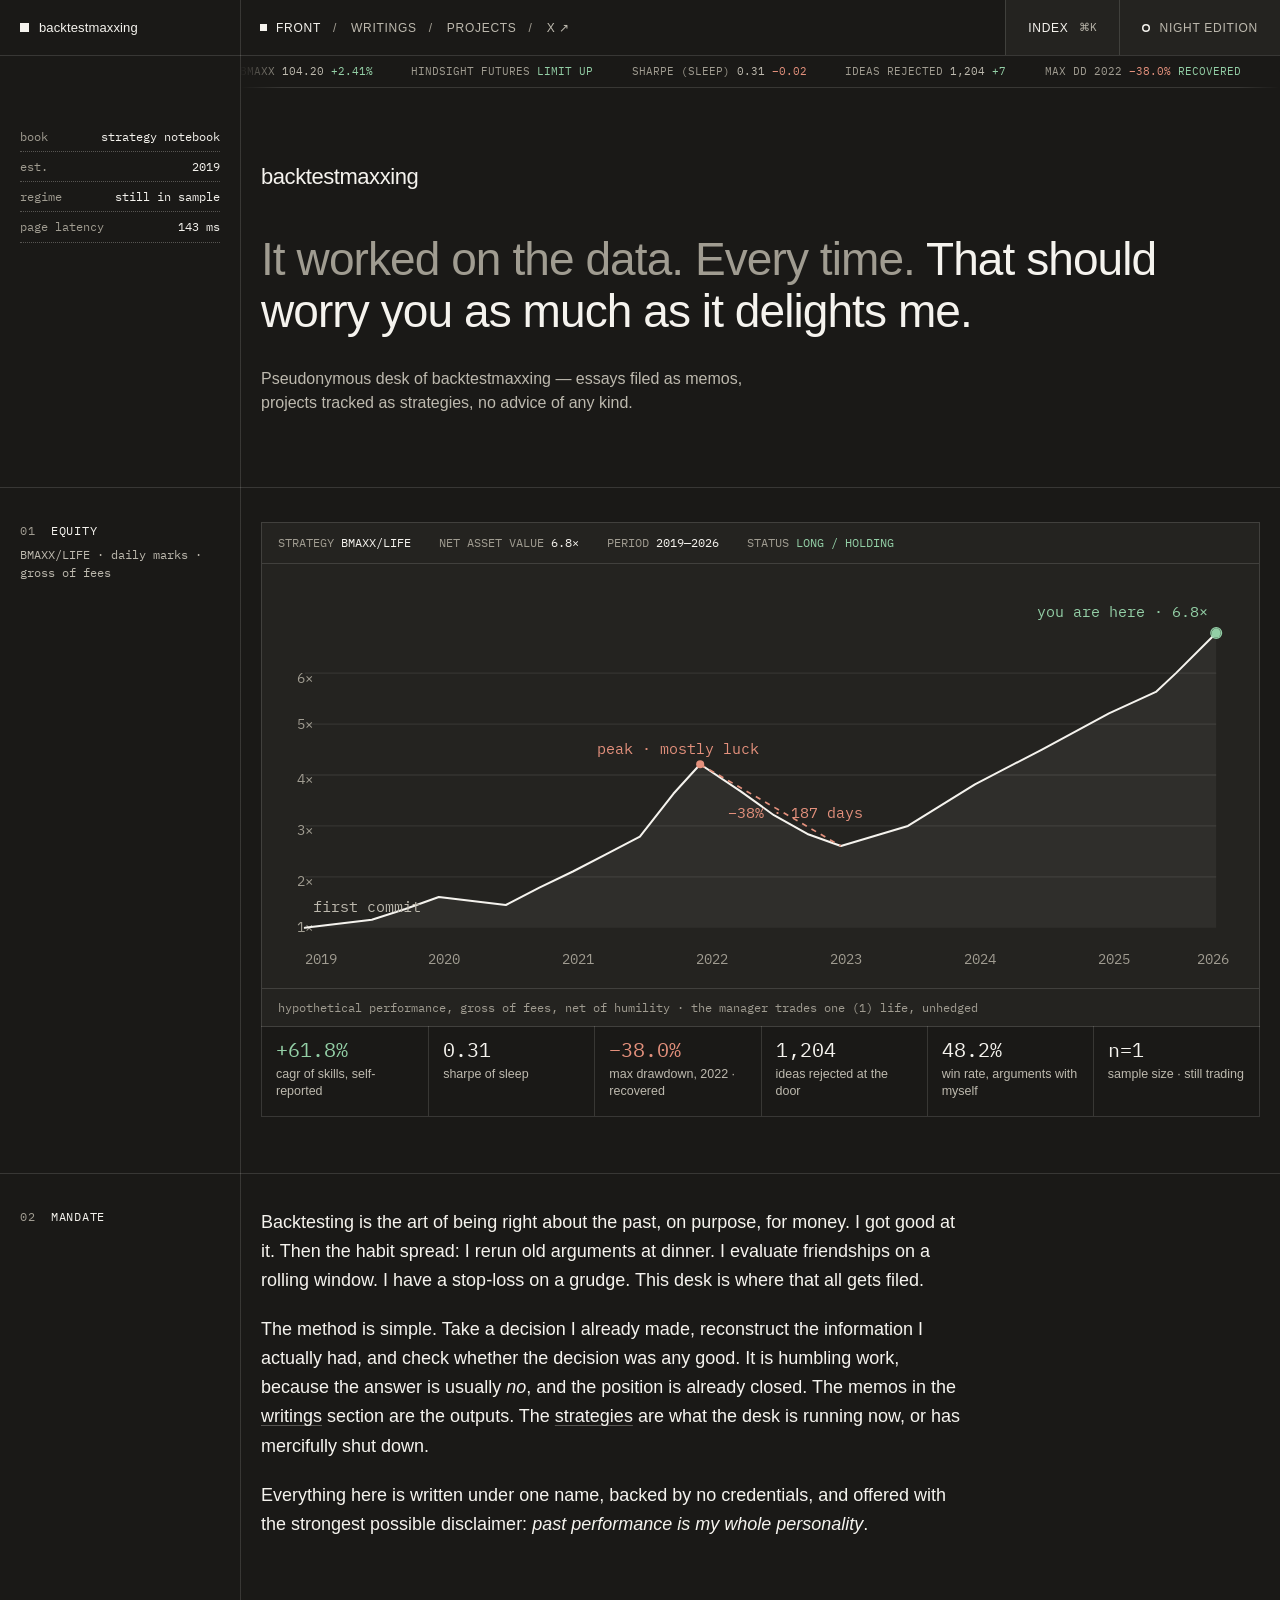
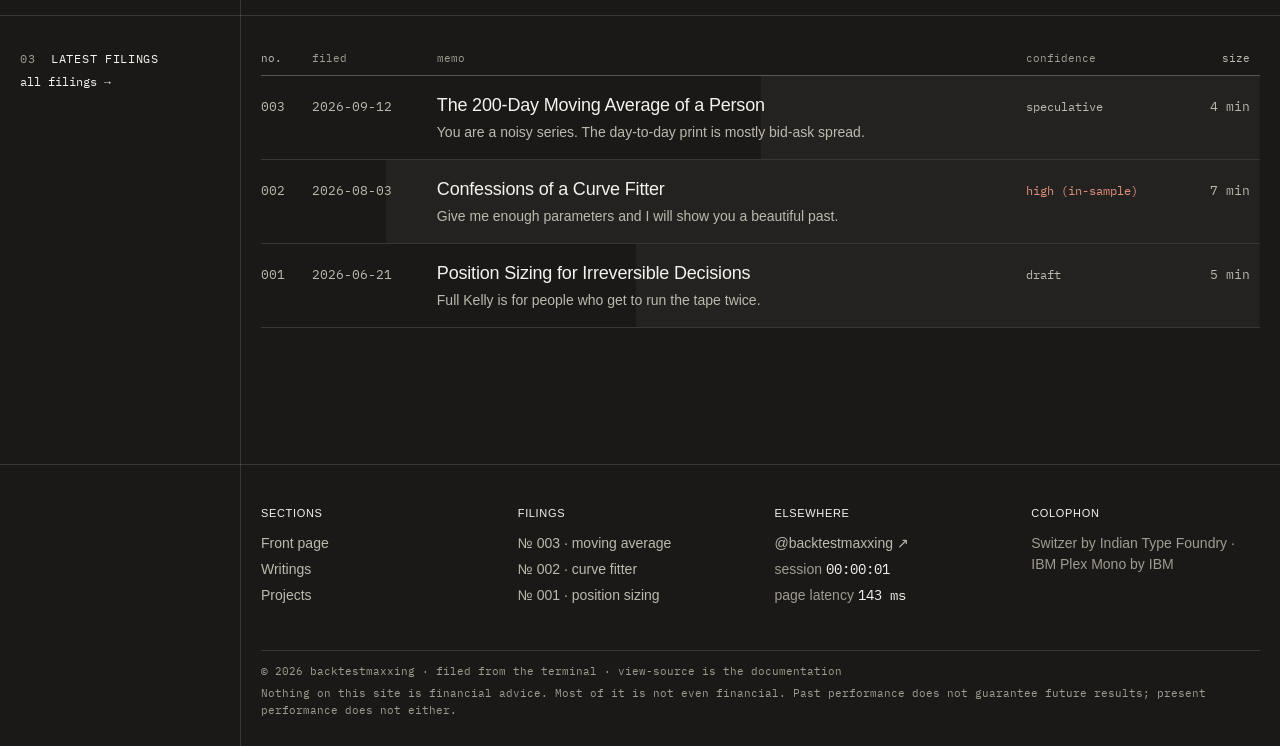
==== commit 1e0f4288: "Darken the night edition and raise text contrast Night bg #34322d -> #1a1917, panels and text colour" ====
--- a/index.html
+++ b/index.html
@@ -5,7 +5,7 @@
 <meta name="viewport" content="width=device-width, initial-scale=1, viewport-fit=cover">
 <title>backtestmaxxing — it worked on the data</title>
 <meta name="description" content="A pseudonymous research desk. Essays filed as memos, projects tracked as strategies, everything tested on historical data first.">
-<meta name="theme-color" content="#34322d">
+<meta name="theme-color" content="#1a1917">
 <meta property="og:title" content="backtestmaxxing">
 <meta property="og:description" content="It worked on the data. Essays filed as memos, projects tracked as strategies.">
 <meta property="og:type" content="website">
--- a/style.css
+++ b/style.css
@@ -17,13 +17,13 @@
 
 [data-theme="night"] {
   color-scheme: dark;
-  --bg: #34322d;
-  --bg2: #3e3c36;
-  --bg3: #46443d;
-  --ink: #f2f0ea;
-  --accent: #f2f0ea;
-  --muted: #a8a49a;
-  --dim: #858177;
+  --bg: #1a1917;
+  --bg2: #242320;
+  --bg3: #2e2d29;
+  --ink: #f5f3ee;
+  --accent: #f5f3ee;
+  --muted: #bdb9ae;
+  --dim: #a09c91;
   --hair: rgba(242, 240, 234, 0.14);
   --hair2: rgba(242, 240, 234, 0.28);
   --gain: #93cfa6;
@@ -38,12 +38,12 @@
   --bg3: #dcd8ce;
   --ink: #23221f;
   --accent: #23221f;
-  --muted: #6b675f;
-  --dim: #8a867c;
+  --muted: #58544c;
+  --dim: #665f56;
   --hair: rgba(35, 34, 31, 0.14);
   --hair2: rgba(35, 34, 31, 0.3);
-  --gain: #2e7a4a;
-  --loss: #b2452f;
+  --gain: #25683f;
+  --loss: #a23c27;
   --grid: rgba(35, 34, 31, 0.08);
   --depth: rgba(35, 34, 31, 0.035);
 }
